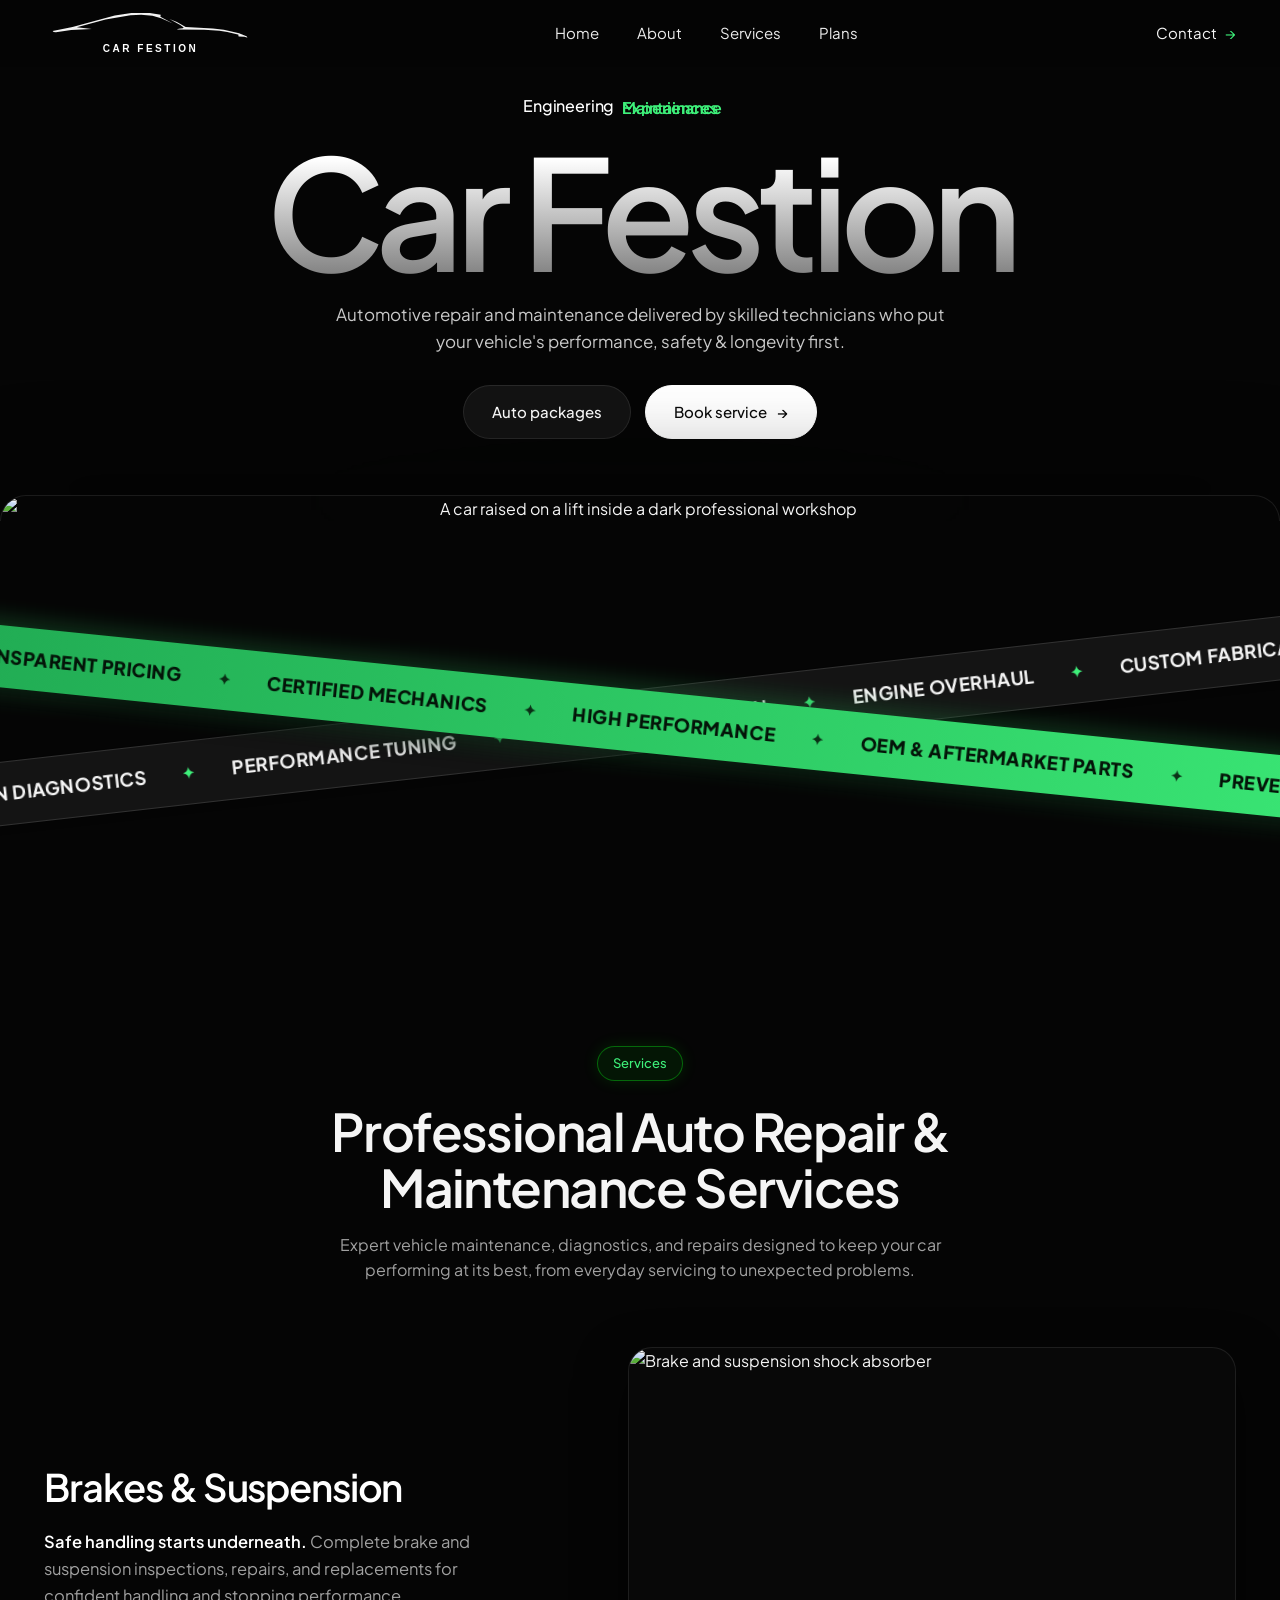
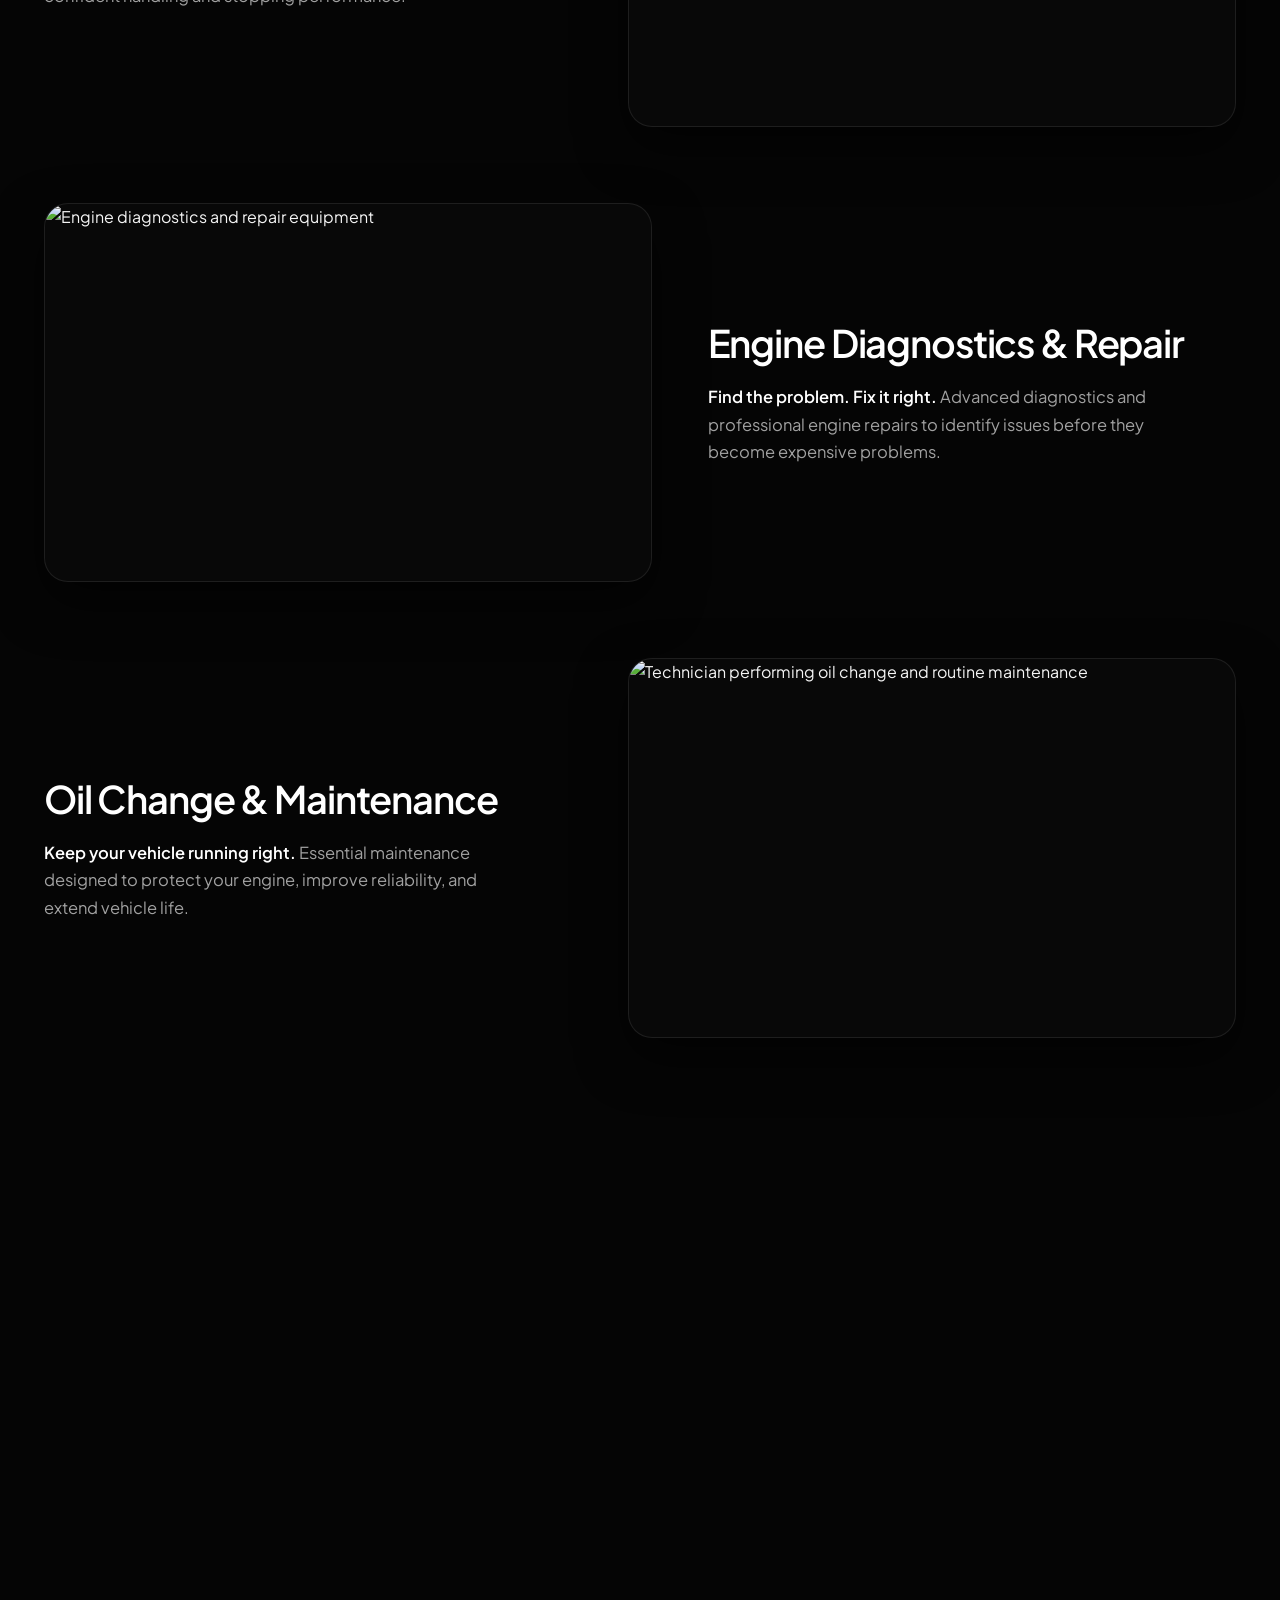
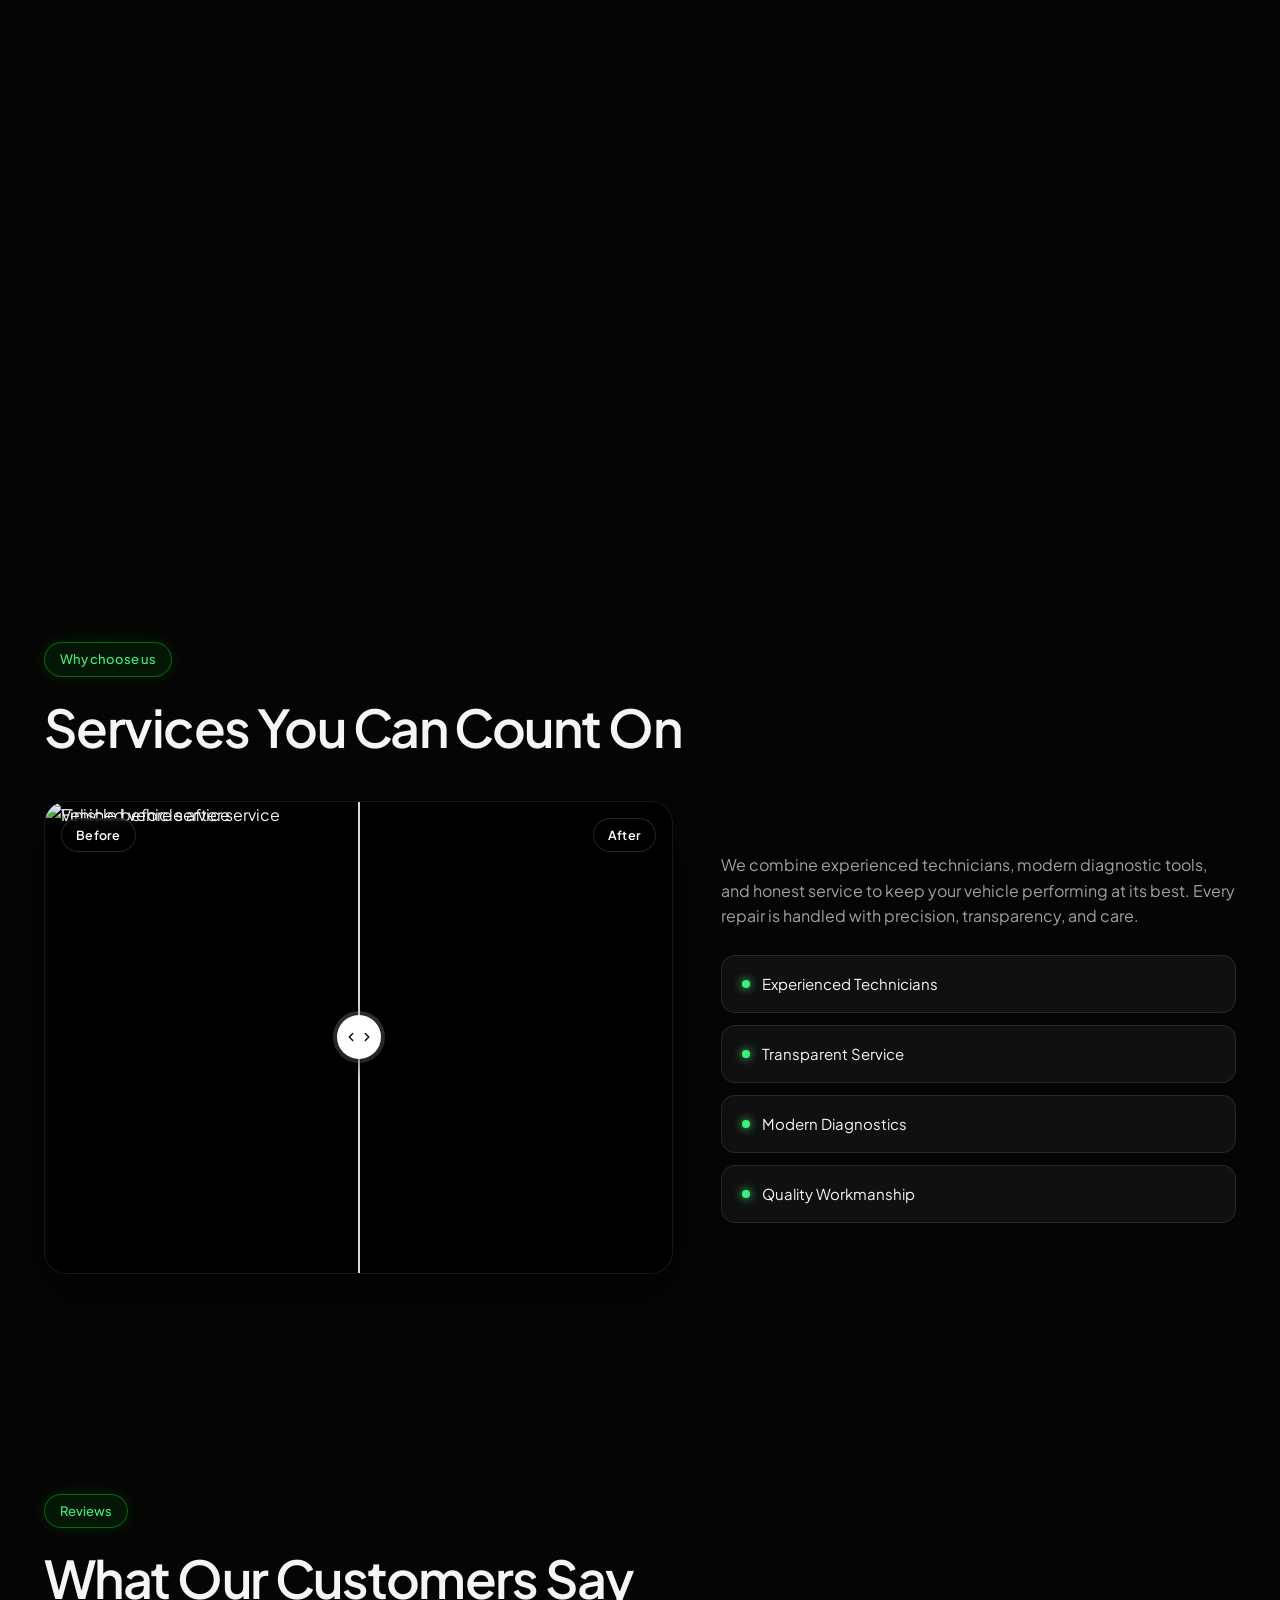
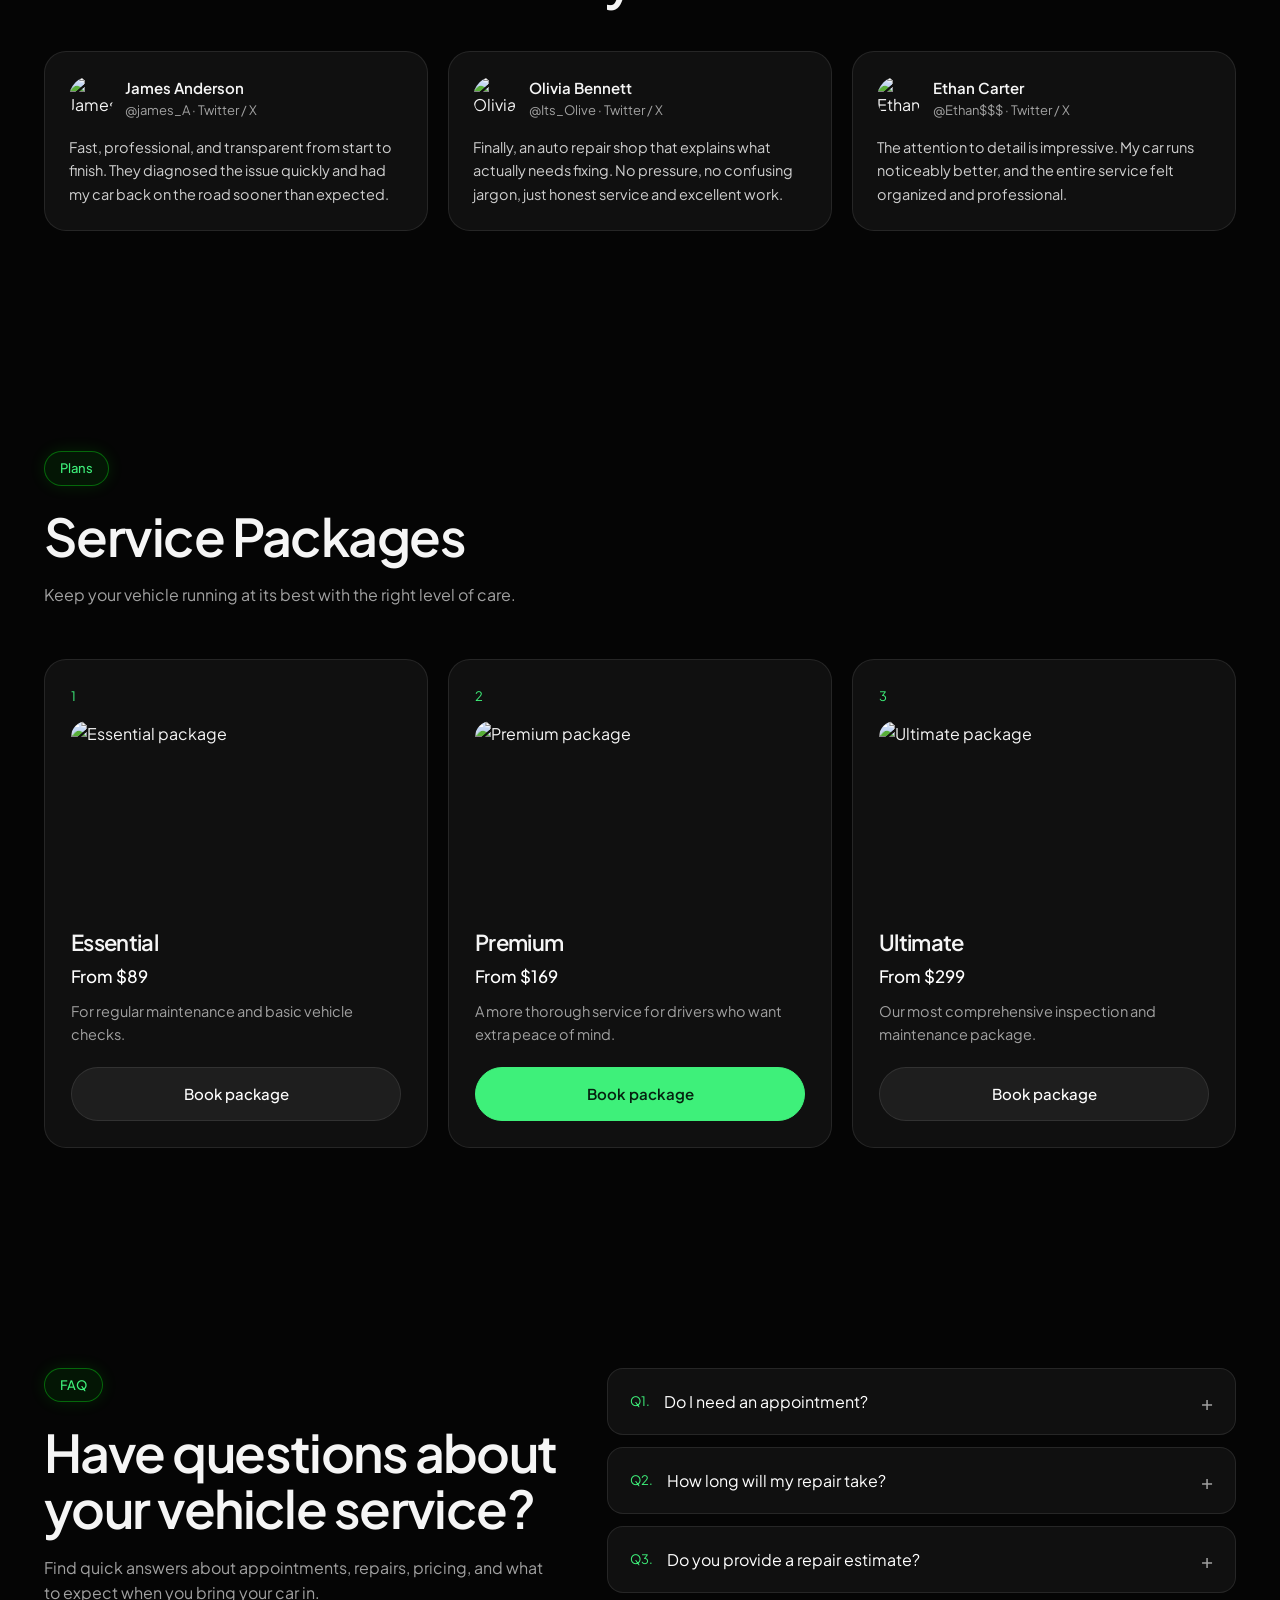
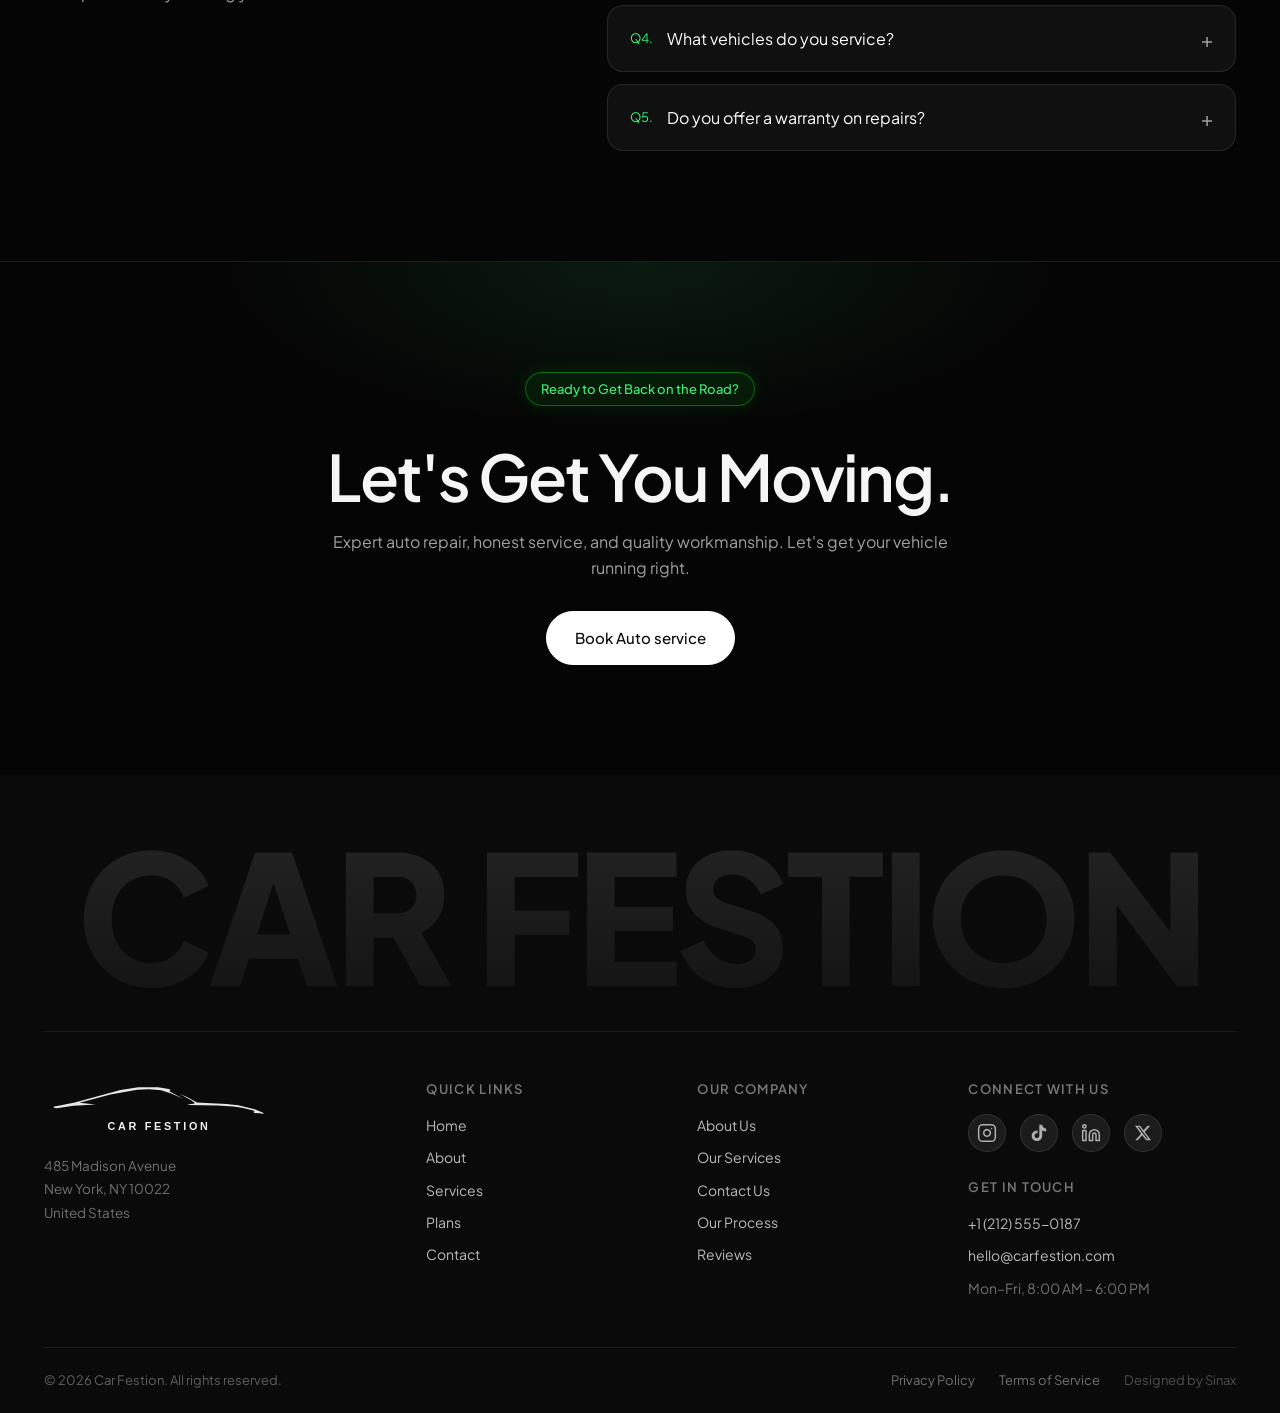
==== index.html @ be153c82 "first commit" ====
<!doctype html>
<html lang="en">
  <head>
    <meta charset="utf-8" />
    <meta name="viewport" content="width=device-width, initial-scale=1" />
    <title>Car Festion — Expert Auto Repair &amp; Maintenance</title>
    <meta
      name="description"
      content="Automotive repair and maintenance delivered by skilled technicians who put your vehicle's performance, safety and longevity first."
    />
    <meta property="og:title" content="Car Festion — Expert Auto Repair &amp; Maintenance" />
    <meta
      property="og:description"
      content="Expert vehicle maintenance, diagnostics and repairs, from everyday servicing to unexpected problems."
    />
    <meta property="og:type" content="website" />
    <meta name="twitter:card" content="summary_large_image" />
    <link rel="icon" href="/favicon.ico" />
    <link rel="preconnect" href="https://fonts.googleapis.com" />
    <link rel="preconnect" href="https://fonts.gstatic.com" crossorigin />
    <link
      href="https://fonts.googleapis.com/css2?family=Plus+Jakarta+Sans:wght@400;500;600;700&display=swap"
      rel="stylesheet"
    />
    <link rel="stylesheet" href="/assets/styles.css" />
  </head>
  <body>
    <header class="nav">
      <div class="container nav-inner">
        <a class="brand" href="/">
          <img
            src="/assets/logo.svg"
            alt="Car Festion logo"
          />
        </a>
        <nav class="nav-links">
          <a href="/">Home</a>
          <a href="/about.html">About</a>
          <a href="/services.html">Services</a>
          <a href="/#plans">Plans</a>
        </nav>
        <a class="nav-cta" href="/contact.html">Contact <span class="arrow">&rarr;</span></a>
        <button class="nav-toggle" aria-label="Open menu" aria-expanded="false">&#9776;</button>
      </div>
      <div class="mobile-menu">
        <a href="/">Home</a>
        <a href="/about.html">About</a>
        <a href="/services.html">Services</a>
        <a href="/#plans">Plans</a>
        <a href="/contact.html">Contact</a>
      </div>
    </header>

    <main>
      <!-- Hero -->
      <section class="hero" id="hero">
        <div class="container">
          <p class="eyebrow hero-eyebrow">
            Engineering
            <span class="word-rotator" id="heroRotator" aria-live="polite">
              <span class="rotator-item active">Experiences</span>
              <span class="rotator-item">Transparency</span>
              <span class="rotator-item">Maintainance</span>
            </span>
          </p>
          <h1 class="hero-title" id="heroTitle">Car Festion</h1>
          <p class="lead hero-lead">
            Automotive repair and maintenance delivered by skilled technicians who put your vehicle's
            performance, safety &amp; longevity first.
          </p>
          <div class="hero-actions">
            <a class="btn" href="/contact.html">Auto packages</a>
            <a class="btn btn-solid" href="/contact.html">Book service <span class="arrow">&rarr;</span></a>
          </div>
        </div>
        <div class="hero-media-wrapper">
          <div class="hero-ambient-glow" aria-hidden="true"></div>
          <div class="hero-media" id="heroMedia">
            <img
              src="https://framerusercontent.com/images/cp8wzbWs5HqNHY3iHnBnAb8kUos.png?width=1536&height=873"
              alt="A car raised on a lift inside a dark professional workshop"
              class="hero-img"
            />
          </div>
        </div>
      </section>

      <!-- Crossed Ribbons Marquee -->
      <section class="crossed-ribbons-section" aria-hidden="true">
        <div class="crossed-ribbons-container">
          <!-- Ribbon 1: Dark Charcoal (Angled Down-Right) -->
          <div class="ribbon-banner ribbon-dark">
            <div class="ribbon-track ribbon-scroll-left">
              <div class="ribbon-group">
                <span class="ribbon-item">Engineering <span class="ribbon-sep">&#10022;</span></span>
                <span class="ribbon-item">Precision Diagnostics <span class="ribbon-sep">&#10022;</span></span>
                <span class="ribbon-item">Performance Tuning <span class="ribbon-sep">&#10022;</span></span>
                <span class="ribbon-item">Brakes &amp; Suspension <span class="ribbon-sep">&#10022;</span></span>
                <span class="ribbon-item">Engine Overhaul <span class="ribbon-sep">&#10022;</span></span>
                <span class="ribbon-item">Custom Fabrication <span class="ribbon-sep">&#10022;</span></span>
                <span class="ribbon-item">Track Day Prep <span class="ribbon-sep">&#10022;</span></span>
                <span class="ribbon-item">Electrical Systems <span class="ribbon-sep">&#10022;</span></span>
              </div>
              <div class="ribbon-group">
                <span class="ribbon-item">Engineering <span class="ribbon-sep">&#10022;</span></span>
                <span class="ribbon-item">Precision Diagnostics <span class="ribbon-sep">&#10022;</span></span>
                <span class="ribbon-item">Performance Tuning <span class="ribbon-sep">&#10022;</span></span>
                <span class="ribbon-item">Brakes &amp; Suspension <span class="ribbon-sep">&#10022;</span></span>
                <span class="ribbon-item">Engine Overhaul <span class="ribbon-sep">&#10022;</span></span>
                <span class="ribbon-item">Custom Fabrication <span class="ribbon-sep">&#10022;</span></span>
                <span class="ribbon-item">Track Day Prep <span class="ribbon-sep">&#10022;</span></span>
                <span class="ribbon-item">Electrical Systems <span class="ribbon-sep">&#10022;</span></span>
              </div>
            </div>
          </div>

          <!-- Ribbon 2: Vibrant Accent Green (Angled Up-Right, Overlapping) -->
          <div class="ribbon-banner ribbon-green">
            <div class="ribbon-track ribbon-scroll-right">
              <div class="ribbon-group">
                <span class="ribbon-item">Fast Turnaround <span class="ribbon-sep">&#10022;</span></span>
                <span class="ribbon-item">Transparent Pricing <span class="ribbon-sep">&#10022;</span></span>
                <span class="ribbon-item">Certified Mechanics <span class="ribbon-sep">&#10022;</span></span>
                <span class="ribbon-item">High Performance <span class="ribbon-sep">&#10022;</span></span>
                <span class="ribbon-item">OEM &amp; Aftermarket Parts <span class="ribbon-sep">&#10022;</span></span>
                <span class="ribbon-item">Preventative Care <span class="ribbon-sep">&#10022;</span></span>
                <span class="ribbon-item">ECU Remapping <span class="ribbon-sep">&#10022;</span></span>
                <span class="ribbon-item">Quality Guaranteed <span class="ribbon-sep">&#10022;</span></span>
              </div>
              <div class="ribbon-group">
                <span class="ribbon-item">Fast Turnaround <span class="ribbon-sep">&#10022;</span></span>
                <span class="ribbon-item">Transparent Pricing <span class="ribbon-sep">&#10022;</span></span>
                <span class="ribbon-item">Certified Mechanics <span class="ribbon-sep">&#10022;</span></span>
                <span class="ribbon-item">High Performance <span class="ribbon-sep">&#10022;</span></span>
                <span class="ribbon-item">OEM &amp; Aftermarket Parts <span class="ribbon-sep">&#10022;</span></span>
                <span class="ribbon-item">Preventative Care <span class="ribbon-sep">&#10022;</span></span>
                <span class="ribbon-item">ECU Remapping <span class="ribbon-sep">&#10022;</span></span>
                <span class="ribbon-item">Quality Guaranteed <span class="ribbon-sep">&#10022;</span></span>
              </div>
            </div>
          </div>
        </div>
      </section>

      <!-- Services -->
      <section class="section" id="services">
        <div class="container">
          <div class="services-header reveal">
            <span class="tag">Services</span>
            <h2 class="section-title">Professional Auto Repair &amp; Maintenance Services</h2>
            <p class="section-sub">
              Expert vehicle maintenance, diagnostics, and repairs designed to keep your car performing
              at its best, from everyday servicing to unexpected problems.
            </p>
          </div>

          <div class="services-list">
            <!-- Row 1: Brakes & Suspension (Text Left, Image Right) -->
            <article class="service-row reveal">
              <div class="service-text">
                <h3>Brakes &amp; Suspension</h3>
                <p>
                  <strong>Safe handling starts underneath.</strong> Complete brake and suspension
                  inspections, repairs, and replacements for confident handling and stopping
                  performance.
                </p>
              </div>
              <div class="service-media">
                <img
                  src="https://framerusercontent.com/images/B5bYdHdPguWR49bOhpUUOisaUkY.jpg?width=736&height=736"
                  alt="Brake and suspension shock absorber"
                  loading="lazy"
                />
              </div>
            </article>

            <!-- Row 2: Engine Diagnostics & Repair (Image Left, Text Right) -->
            <article class="service-row reverse reveal">
              <div class="service-media">
                <img
                  src="https://framerusercontent.com/images/ISs30roO0Rhr1dRdWK3FW2Lebw.png?width=1041&height=1511"
                  alt="Engine diagnostics and repair equipment"
                  loading="lazy"
                />
              </div>
              <div class="service-text">
                <h3>Engine Diagnostics &amp; Repair</h3>
                <p>
                  <strong>Find the problem. Fix it right.</strong> Advanced diagnostics and professional
                  engine repairs to identify issues before they become expensive problems.
                </p>
              </div>
            </article>

            <!-- Row 3: Oil Change & Maintenance (Text Left, Image Right) -->
            <article class="service-row reveal">
              <div class="service-text">
                <h3>Oil Change &amp; Maintenance</h3>
                <p>
                  <strong>Keep your vehicle running right.</strong> Essential maintenance designed to
                  protect your engine, improve reliability, and extend vehicle life.
                </p>
              </div>
              <div class="service-media">
                <img
                  src="https://framerusercontent.com/images/6tsdcPax24HayceHxPwhsliZEIM.jpg?width=1195&height=896"
                  alt="Technician performing oil change and routine maintenance"
                  loading="lazy"
                />
              </div>
            </article>
          </div>

          <div class="reveal" style="text-align: center; margin-top: 56px;">
            <a class="btn btn-solid" href="/services.html">
              Explore Full Service Catalog &amp; Technical Specs <span class="arrow">&rarr;</span>
            </a>
          </div>
        </div>
      </section>

      <!-- Process -->
      <section class="section" id="process">
        <div class="container">
          <div class="reveal">
            <span class="tag">Process</span>
            <h2 class="section-title">Auto Repair Made Simple</h2>
            <p class="section-sub">
              From your first booking to the final inspection, we keep the repair process clear,
              efficient, and hassle-free.
            </p>
          </div>

          <div class="process-grid">
            <!-- Step 01 -->
            <div class="step-card reveal" tabindex="0" aria-label="Step 01: Book Your Service">
              <div class="step-card-inner">
                <!-- Front Face (Original Clean Design) -->
                <div class="step-card-front">
                  <div class="step-num">01</div>
                  <img
                    src="https://framerusercontent.com/images/nD9gS6U363VPFgasWSsCNbWDE.png?width=736&height=920"
                    alt="Booking a service appointment"
                  />
                  <h3>Book Your Service</h3>
                  <p>Tell us what's wrong with your vehicle and choose a convenient appointment time.</p>
                </div>
                <!-- Back Face -->
                <div class="step-card-back">
                  <div class="step-card-back-header">
                    <span class="step-badge-accent">01 / SCHEDULING</span>
                    <span class="step-time-tag">&#9201; 2 Min</span>
                  </div>
                  <div class="step-card-back-body">
                    <h4>Direct Appointment</h4>
                    <p class="step-back-desc">Quick digital intake with immediate slot reservation and specialist allocation.</p>
                    <ul class="step-back-list">
                      <li><span class="bullet">&#10003;</span> Online diagnostic pre-check</li>
                      <li><span class="bullet">&#10003;</span> Choose date &amp; loaner car option</li>
                      <li><span class="bullet">&#10003;</span> Instant SMS confirmation</li>
                    </ul>
                  </div>
                  <a href="/contact.html" class="step-back-btn">Book Online &rarr;</a>
                </div>
              </div>
            </div>

            <!-- Step 02 -->
            <div class="step-card reveal" tabindex="0" aria-label="Step 02: Vehicle Inspection">
              <div class="step-card-inner">
                <!-- Front Face (Original Clean Design) -->
                <div class="step-card-front">
                  <div class="step-num">02</div>
                  <img
                    src="https://framerusercontent.com/images/xMFIOs5dFkTx0jP6kGXVYiponw.png?width=736&height=736"
                    alt="Technician inspecting a vehicle"
                  />
                  <h3>Vehicle Inspection</h3>
                  <p>Our technicians inspect your vehicle and diagnose the issue using professional equipment.</p>
                </div>
                <!-- Back Face -->
                <div class="step-card-back">
                  <div class="step-card-back-header">
                    <span class="step-badge-accent">02 / DIAGNOSIS</span>
                    <span class="step-time-tag">&#9201; 30-45 Min</span>
                  </div>
                  <div class="step-card-back-body">
                    <h4>Comprehensive Scan</h4>
                    <p class="step-back-desc">Full computer diagnostic &amp; physical safety inspection by ASE master technicians.</p>
                    <ul class="step-back-list">
                      <li><span class="bullet">&#10003;</span> 50+ Point health assessment</li>
                      <li><span class="bullet">&#10003;</span> Live ECU sensor telemetry check</li>
                      <li><span class="bullet">&#10003;</span> HD digital inspection report</li>
                    </ul>
                  </div>
                  <a href="/services.html" class="step-back-btn">View Diagnostics &rarr;</a>
                </div>
              </div>
            </div>

            <!-- Step 03 -->
            <div class="step-card reveal" tabindex="0" aria-label="Step 03: Repair & Service">
              <div class="step-card-inner">
                <!-- Front Face (Original Clean Design) -->
                <div class="step-card-front">
                  <div class="step-num">03</div>
                  <img
                    src="https://framerusercontent.com/images/Ko0r5da8NoJ7yrxN1JpgWD71rU.png?width=736&height=736"
                    alt="Repair work in progress"
                  />
                  <h3>Repair &amp; Service</h3>
                  <p>We explain the recommended work, get your approval, then get your vehicle back in shape.</p>
                </div>
                <!-- Back Face -->
                <div class="step-card-back">
                  <div class="step-card-back-header">
                    <span class="step-badge-accent">03 / EXECUTION</span>
                    <span class="step-time-tag">&#9201; Same Day</span>
                  </div>
                  <div class="step-card-back-body">
                    <h4>Precision Repair</h4>
                    <p class="step-back-desc">Transparent repairs with upfront fixed quotes and certified performance parts.</p>
                    <ul class="step-back-list">
                      <li><span class="bullet">&#10003;</span> Guaranteed genuine OEM parts</li>
                      <li><span class="bullet">&#10003;</span> Zero hidden charges or surcharges</li>
                      <li><span class="bullet">&#10003;</span> Real-time progress updates</li>
                    </ul>
                  </div>
                  <a href="/services.html" class="step-back-btn">Service Packages &rarr;</a>
                </div>
              </div>
            </div>

            <!-- Step 04 -->
            <div class="step-card reveal" tabindex="0" aria-label="Step 04: Final Check & Pickup">
              <div class="step-card-inner">
                <!-- Front Face (Original Clean Design) -->
                <div class="step-card-front">
                  <div class="step-num">04</div>
                  <img
                    src="https://framerusercontent.com/images/djNjxxCjuTT6pIdagIuf4UPg.png?width=572&height=578"
                    alt="Final quality check before pickup"
                  />
                  <h3>Final Check &amp; Pickup</h3>
                  <p>We perform a final quality check before handing your vehicle back, ready for the road.</p>
                </div>
                <!-- Back Face -->
                <div class="step-card-back">
                  <div class="step-card-back-header">
                    <span class="step-badge-accent">04 / HANDOVER</span>
                    <span class="step-time-tag">&#9201; Verified</span>
                  </div>
                  <div class="step-card-back-body">
                    <h4>Road Ready Release</h4>
                    <p class="step-back-desc">Rigorous multi-point road test and full vehicle clean before return.</p>
                    <ul class="step-back-list">
                      <li><span class="bullet">&#10003;</span> Dynamic road testing check</li>
                      <li><span class="bullet">&#10003;</span> Complimentary vehicle clean</li>
                      <li><span class="bullet">&#10003;</span> 12-Month / 12,000-Mile warranty</li>
                    </ul>
                  </div>
                  <a href="/contact.html" class="step-back-btn">Get Started &rarr;</a>
                </div>
              </div>
            </div>
          </div>
        </div>
      </section>

      <!-- Why choose us -->
      <section class="section" id="why">
        <div class="container">
          <div class="reveal">
            <span class="tag">Why choose us</span>
            <h2 class="section-title">Services You Can Count On</h2>
          </div>

          <div class="why-grid">
            <!-- Interactive Before & After Comparison Slider -->
            <div class="ba-slider-container reveal" id="beforeAfterSlider">
              <div class="ba-slider-wrapper">
                <!-- After Image (Base) -->
                <img
                  class="ba-img ba-after-img"
                  src="https://framerusercontent.com/images/aNpMeTc8ta6lHtO7PkfHOk9nIqc.jpg?width=736&height=1308"
                  alt="Finished vehicle after service"
                  draggable="false"
                />
                <!-- Before Image (Overlay with dynamic clip-path) -->
                <div class="ba-before-overlay">
                  <img
                    class="ba-img ba-before-img"
                    src="https://framerusercontent.com/images/1ubOq3tt9EImnjth8u7K7ykxha4.jpg?width=736&height=1103"
                    alt="Vehicle before service"
                    draggable="false"
                  />
                </div>
                <!-- Interactive Divider Line & Drag Handle Knob -->
                <div class="ba-divider">
                  <div class="ba-handle" aria-label="Drag or move to compare before and after">
                    <svg width="14" height="14" viewBox="0 0 24 24" fill="none" stroke="currentColor" stroke-width="2.5" stroke-linecap="round" stroke-linejoin="round">
                      <polyline points="15 18 9 12 15 6"></polyline>
                    </svg>
                    <svg width="14" height="14" viewBox="0 0 24 24" fill="none" stroke="currentColor" stroke-width="2.5" stroke-linecap="round" stroke-linejoin="round">
                      <polyline points="9 18 15 12 9 6"></polyline>
                    </svg>
                  </div>
                </div>
                <!-- Badges -->
                <span class="ba-badge ba-badge-before">Before</span>
                <span class="ba-badge ba-badge-after">After</span>
              </div>
            </div>

            <div class="why-content reveal">
              <p class="section-sub" style="margin-top: 0; max-width: 100%">
                We combine experienced technicians, modern diagnostic tools, and honest service to keep
                your vehicle performing at its best. Every repair is handled with precision,
                transparency, and care.
              </p>
              <ul class="feature-list">
                <li><span class="feature-dot"></span>Experienced Technicians</li>
                <li><span class="feature-dot"></span>Transparent Service</li>
                <li><span class="feature-dot"></span>Modern Diagnostics</li>
                <li><span class="feature-dot"></span>Quality Workmanship</li>
              </ul>
            </div>
          </div>
        </div>
      </section>

      <!-- Reviews -->
      <section class="section" id="reviews">
        <div class="container">
          <div class="reviews-header reveal" style="margin-bottom: 44px;">
            <span class="tag">Reviews</span>
            <h2 class="section-title">What Our Customers Say</h2>
          </div>

          <div class="reviews-grid">
            <article class="review reveal">
              <div class="review-top">
                <img
                  src="https://framerusercontent.com/images/BjtE3LgpvNJGGciRsfdPMiRypw.jpg?width=736&height=1104"
                  alt="James Anderson"
                />
                <div>
                  <div class="review-name">James Anderson</div>
                  <div class="review-handle">@james_A · Twitter / X</div>
                </div>
              </div>
              <p>
                Fast, professional, and transparent from start to finish. They diagnosed the issue
                quickly and had my car back on the road sooner than expected.
              </p>
            </article>
            <article class="review reveal">
              <div class="review-top">
                <img
                  src="https://framerusercontent.com/images/xwrDsNG6e5r80ErtD03krpVg3Nw.jpg?width=736&height=1104"
                  alt="Olivia Bennett"
                />
                <div>
                  <div class="review-name">Olivia Bennett</div>
                  <div class="review-handle">@Its_Olive · Twitter / X</div>
                </div>
              </div>
              <p>
                Finally, an auto repair shop that explains what actually needs fixing. No pressure, no
                confusing jargon, just honest service and excellent work.
              </p>
            </article>
            <article class="review reveal">
              <div class="review-top">
                <img
                  src="https://framerusercontent.com/images/4gUvmpgtKZVwbnijRsoANw8hPRA.jpg?width=736&height=1104"
                  alt="Ethan Carter"
                />
                <div>
                  <div class="review-name">Ethan Carter</div>
                  <div class="review-handle">@Ethan$$$ · Twitter / X</div>
                </div>
              </div>
              <p>
                The attention to detail is impressive. My car runs noticeably better, and the entire
                service felt organized and professional.
              </p>
            </article>
          </div>
        </div>
      </section>

      <!-- Plans -->
      <section class="section" id="plans">
        <div class="container">
          <div class="reveal">
            <span class="tag">Plans</span>
            <h2 class="section-title">Service Packages</h2>
            <p class="section-sub">Keep your vehicle running at its best with the right level of care.</p>
          </div>

          <div class="plans-grid">
            <article class="plan reveal">
              <div class="plan-index">1</div>
              <img
                src="https://framerusercontent.com/images/JUGRTmSckvOAXQvrKlCCKsAycM.png?width=736&height=736"
                alt="Essential package"
              />
              <h3>Essential</h3>
              <div class="price">From $89</div>
              <p>For regular maintenance and basic vehicle checks.</p>
              <a class="btn" href="/contact.html">Book package</a>
            </article>
            <article class="plan reveal">
              <div class="plan-index">2</div>
              <img
                src="https://framerusercontent.com/images/Ko0r5da8NoJ7yrxN1JpgWD71rU.png?width=736&height=736"
                alt="Premium package"
              />
              <h3>Premium</h3>
              <div class="price">From $169</div>
              <p>A more thorough service for drivers who want extra peace of mind.</p>
              <a class="btn btn-accent" href="/contact.html">Book package</a>
            </article>
            <article class="plan reveal">
              <div class="plan-index">3</div>
              <img
                src="https://framerusercontent.com/images/fsKesM6xKqwDTxqeCHeNS6vFzi4.png?width=736&height=490"
                alt="Ultimate package"
              />
              <h3>Ultimate</h3>
              <div class="price">From $299</div>
              <p>Our most comprehensive inspection and maintenance package.</p>
              <a class="btn" href="/contact.html">Book package</a>
            </article>
          </div>
        </div>
      </section>

      <!-- FAQ -->
      <section class="section" id="faq">
        <div class="container faq-wrap">
          <div class="reveal">
            <span class="tag">FAQ</span>
            <h2 class="section-title">Have questions about your vehicle service?</h2>
            <p class="section-sub">
              Find quick answers about appointments, repairs, pricing, and what to expect when you
              bring your car in.
            </p>
          </div>
          <div class="faq-list reveal">
            <div class="faq-item">
              <button class="faq-q">
                <span class="q-index">Q1.</span> Do I need an appointment?
                <span class="sign">+</span>
              </button>
              <div class="faq-a">
                <p>
                  Appointments are recommended, but we'll do our best to accommodate walk-ins when
                  availability allows.
                </p>
              </div>
            </div>
            <div class="faq-item">
              <button class="faq-q">
                <span class="q-index">Q2.</span> How long will my repair take?
                <span class="sign">+</span>
              </button>
              <div class="faq-a">
                <p>
                  Service time depends on the vehicle and repair required. We'll give you an estimated
                  completion time after inspection.
                </p>
              </div>
            </div>
            <div class="faq-item">
              <button class="faq-q">
                <span class="q-index">Q3.</span> Do you provide a repair estimate?
                <span class="sign">+</span>
              </button>
              <div class="faq-a">
                <p>
                  Yes. We'll inspect your vehicle, explain the issue, and provide an estimate before
                  carrying out additional repairs.
                </p>
              </div>
            </div>
            <div class="faq-item">
              <button class="faq-q">
                <span class="q-index">Q4.</span> What vehicles do you service?
                <span class="sign">+</span>
              </button>
              <div class="faq-a">
                <p>
                  We service most makes and models, from everyday vehicles to premium and performance
                  cars.
                </p>
              </div>
            </div>
            <div class="faq-item">
              <button class="faq-q">
                <span class="q-index">Q5.</span> Do you offer a warranty on repairs?
                <span class="sign">+</span>
              </button>
              <div class="faq-a">
                <p>
                  Warranty coverage depends on the service and parts used. We'll explain the applicable
                  coverage before work begins.
                </p>
              </div>
            </div>
          </div>
        </div>
      </section>

      <!-- CTA -->
      <section class="cta">
        <div class="container reveal">
          <span class="tag">Ready to Get Back on the Road?</span>
          <h2>Let's Get You Moving.</h2>
          <p class="section-sub" style="margin: 18px auto 0">
            Expert auto repair, honest service, and quality workmanship. Let's get your vehicle running
            right.
          </p>
          <div class="hero-actions">
            <a class="btn btn-solid" href="/contact.html">Book Auto service</a>
          </div>
        </div>
      </section>
    </main>

    <footer class="footer">
      <!-- Giant faint watermark brand text -->
      <div class="footer-watermark" aria-hidden="true">Car Festion</div>

      <div class="container">
        <!-- Main footer grid: logo col + 3 nav col groups -->
        <div class="footer-main">

          <!-- Column 1: Brand logo + address -->
          <div class="footer-brand-col">
            <a href="/" class="footer-brand-link">
              <img
                class="footer-logo"
                src="/assets/logo.svg"
                alt="Car Festion"
              />
            </a>
            <address class="footer-address">
              485 Madison Avenue<br />
              New York, NY 10022<br />
              United States
            </address>
          </div>

          <!-- Column 2: Quick Links -->
          <div class="footer-nav-col">
            <h4>Quick Links</h4>
            <ul>
              <li><a href="/">Home</a></li>
              <li><a href="/about.html">About</a></li>
              <li><a href="/services.html">Services</a></li>
              <li><a href="/#plans">Plans</a></li>
              <li><a href="/contact.html">Contact</a></li>
            </ul>
          </div>

          <!-- Column 3: Company -->
          <div class="footer-nav-col">
            <h4>Our Company</h4>
            <ul>
              <li><a href="/about.html">About Us</a></li>
              <li><a href="/services.html">Our Services</a></li>
              <li><a href="/contact.html">Contact Us</a></li>
              <li><a href="/#process">Our Process</a></li>
              <li><a href="/#reviews">Reviews</a></li>
            </ul>
          </div>

          <!-- Column 4: Connect + Contact -->
          <div class="footer-nav-col footer-connect-col">
            <h4>Connect with Us</h4>
            <div class="footer-socials">
              <a href="https://www.instagram.com/" target="_blank" rel="noopener" aria-label="Instagram">
                <svg width="20" height="20" viewBox="0 0 24 24" fill="none" stroke="currentColor" stroke-width="1.8" stroke-linecap="round" stroke-linejoin="round">
                  <rect x="2" y="2" width="20" height="20" rx="5" ry="5"/><path d="M16 11.37A4 4 0 1 1 12.63 8 4 4 0 0 1 16 11.37z"/>
                  <line x1="17.5" y1="6.5" x2="17.51" y2="6.5"/>
                </svg>
              </a>
              <a href="https://www.tiktok.com/" target="_blank" rel="noopener" aria-label="TikTok">
                <svg width="20" height="20" viewBox="0 0 24 24" fill="currentColor">
                  <path d="M19.59 6.69a4.83 4.83 0 01-3.77-4.25V2h-3.45v13.67a2.89 2.89 0 01-2.88 2.5 2.89 2.89 0 01-2.89-2.89 2.89 2.89 0 012.89-2.89c.28 0 .54.04.79.1V9.01a6.32 6.32 0 00-.79-.05 6.34 6.34 0 00-6.34 6.34 6.34 6.34 0 006.34 6.34 6.34 6.34 0 006.33-6.34V8.69a8.18 8.18 0 004.78 1.52V6.74a4.85 4.85 0 01-1.01-.05z"/>
                </svg>
              </a>
              <a href="http://linkedin.com/" target="_blank" rel="noopener" aria-label="LinkedIn">
                <svg width="20" height="20" viewBox="0 0 24 24" fill="none" stroke="currentColor" stroke-width="1.8" stroke-linecap="round" stroke-linejoin="round">
                  <path d="M16 8a6 6 0 016 6v7h-4v-7a2 2 0 00-2-2 2 2 0 00-2 2v7h-4v-7a6 6 0 016-6z"/><rect x="2" y="9" width="4" height="12"/><circle cx="4" cy="4" r="2"/>
                </svg>
              </a>
              <a href="https://x.com/" target="_blank" rel="noopener" aria-label="X (Twitter)">
                <svg width="18" height="18" viewBox="0 0 24 24" fill="currentColor">
                  <path d="M18.244 2.25h3.308l-7.227 8.26 8.502 11.24H16.17l-5.214-6.817L4.99 21.75H1.68l7.73-8.835L1.254 2.25H8.08l4.713 6.231zm-1.161 17.52h1.833L7.084 4.126H5.117z"/>
                </svg>
              </a>
            </div>

            <h4 style="margin-top: 28px;">Get in Touch</h4>
            <ul>
              <li><a href="tel:+12125550187">+1 (212) 555-0187</a></li>
              <li><a href="mailto:hello@carfestion.com">hello@carfestion.com</a></li>
              <li>Mon–Fri, 8:00 AM – 6:00 PM</li>
            </ul>
          </div>

        </div>

        <!-- Bottom bar: copyright left + links right -->
        <div class="footer-bottom">
          <span>&copy; 2026 Car Festion. All rights reserved.</span>
          <div class="footer-bottom-links">
            <a href="#">Privacy Policy</a>
            <a href="#">Terms of Service</a>
            <span>Designed by Sinax</span>
          </div>
        </div>
      </div>
    </footer>

    <script src="/assets/main.js"></script>
  </body>
</html>
---- assets/styles.css ----
/* Car Festion — stylesheet */

:root {
  --bg: #050505;
  --bg-soft: #0c0c0c;
  --card: #101010;
  --card-2: #151515;
  --line: rgba(255, 255, 255, 0.09);
  --text: #f5f5f5;
  --muted: #a1a1a1;
  --accent: #3ef07a;
  --radius: 22px;
  --maxw: 1240px;
}

* {
  box-sizing: border-box;
}

html {
  scroll-behavior: smooth;
  -webkit-text-size-adjust: 100%;
}

body {
  margin: 0;
  background: var(--bg);
  color: var(--text);
  font-family: "Plus Jakarta Sans", -apple-system, BlinkMacSystemFont, "Segoe UI", sans-serif;
  font-size: 16px;
  line-height: 1.6;
  -webkit-font-smoothing: antialiased;
  overflow-x: hidden;
}

img {
  max-width: 100%;
  display: block;
}

a {
  color: inherit;
  text-decoration: none;
}

h1,
h2,
h3,
h4 {
  margin: 0;
  font-weight: 600;
  letter-spacing: -0.03em;
  line-height: 1.08;
}

p {
  margin: 0;
}

ul {
  margin: 0;
  padding: 0;
  list-style: none;
}

.container {
  width: 100%;
  max-width: var(--maxw);
  margin: 0 auto;
  padding: 0 24px;
}

.section {
  padding: 110px 0;
}

.muted {
  color: var(--muted);
}

.accent {
  color: var(--accent);
}

.center {
  text-align: center;
}

/* ---------- Buttons ---------- */
.btn {
  display: inline-flex;
  align-items: center;
  gap: 10px;
  padding: 14px 28px;
  border-radius: 999px;
  font-size: 15px;
  font-weight: 500;
  border: 1px solid var(--line);
  background: rgba(255, 255, 255, 0.06);
  color: #fff;
  cursor: pointer;
  transition:
    background 0.25s ease,
    transform 0.25s ease,
    border-color 0.25s ease;
}

.btn:hover {
  background: rgba(255, 255, 255, 0.14);
  transform: translateY(-2px);
}

.btn-solid {
  background: #fff;
  color: #0a0a0a;
  border-color: #fff;
}

.btn-solid:hover {
  background: #e6e6e6;
}

.btn-accent {
  background: var(--accent);
  border-color: var(--accent);
  color: #05210f;
  font-weight: 600;
}

.btn-accent:hover {
  background: #2fd96a;
}

/* ---------- Nav ---------- */
.nav {
  position: sticky;
  top: 0;
  z-index: 60;
  backdrop-filter: blur(14px);
  background: rgba(5, 5, 5, 0.72);
  border-bottom: 1px solid transparent;
  transition: border-color 0.3s ease;
}

.nav.scrolled {
  border-color: var(--line);
}

.nav-inner {
  display: flex;
  align-items: center;
  justify-content: space-between;
  gap: 24px;
  height: 66px;
}

.brand {
  display: inline-flex;
  align-items: center;
}

.brand img {
  height: 50px;
  width: auto;
  display: block;
  transition: transform 0.25s ease, opacity 0.25s ease;
}

.brand:hover img {
  transform: scale(1.04);
  opacity: 0.95;
}

.nav-links {
  display: flex;
  align-items: center;
  gap: 38px;
  font-size: 15px;
}

.nav-links a {
  color: #ededed;
  transition: color 0.2s ease;
}

.nav-links a:hover {
  color: var(--accent);
}

.nav-cta {
  display: inline-flex;
  align-items: center;
  gap: 8px;
  font-size: 15px;
}

.nav-cta .arrow {
  color: var(--accent);
}

.nav-toggle {
  display: none;
  background: none;
  border: 0;
  color: #fff;
  font-size: 24px;
  cursor: pointer;
  padding: 4px 8px;
}

.mobile-menu {
  display: none;
  flex-direction: column;
  gap: 6px;
  padding: 12px 24px 26px;
  border-bottom: 1px solid var(--line);
  background: rgba(5, 5, 5, 0.98);
}

.mobile-menu.open {
  display: flex;
}

.mobile-menu a {
  padding: 12px 0;
  border-bottom: 1px solid var(--line);
  font-size: 17px;
}

/* ---------- Hero ---------- */
.hero {
  position: relative;
  padding: 26px 0 0;
  text-align: center;
  overflow: hidden;
}

.hero-eyebrow {
  display: inline-flex;
  align-items: center;
  justify-content: center;
  gap: 8px;
  font-size: 16px;
  font-weight: 500;
  letter-spacing: -0.01em;
  color: #fff;
  opacity: 0;
  transform: translateY(18px);
  animation: heroFadeIn 0.8s cubic-bezier(0.16, 1, 0.3, 1) forwards 0.1s;
}

.word-rotator {
  display: inline-grid;
  vertical-align: middle;
  height: 1.3em;
  overflow: hidden;
  position: relative;
  min-width: 135px;
  text-align: left;
}

.rotator-item {
  grid-area: 1 / 1;
  color: var(--accent);
  font-weight: 600;
  opacity: 0;
  transform: translateY(100%) rotateX(-60deg);
  transition: opacity 0.5s cubic-bezier(0.16, 1, 0.3, 1), transform 0.5s cubic-bezier(0.16, 1, 0.3, 1);
  transform-origin: center bottom;
  white-space: nowrap;
  pointer-events: none;
}

.rotator-item.active {
  opacity: 1;
  transform: translateY(0) rotateX(0deg);
  pointer-events: auto;
}

.rotator-item.exit {
  opacity: 0;
  transform: translateY(-100%) rotateX(60deg);
  transform-origin: center top;
}

.hero-title {
  font-size: clamp(56px, 12vw, 168px);
  line-height: 0.95;
  letter-spacing: -0.055em;
  margin: 18px 0 4px;
  background: linear-gradient(180deg, #ffffff 15%, #7a7a7a 100%);
  -webkit-background-clip: text;
  background-clip: text;
  color: transparent;
  opacity: 0;
  transform: translateY(45px);
  animation: heroFadeIn 1.1s cubic-bezier(0.16, 1, 0.3, 1) forwards 0.25s;
  will-change: transform, opacity;
}

.hero-lead {
  max-width: 620px;
  margin: 18px auto 0;
  color: #c9c9c9;
  font-size: 17px;
  line-height: 1.6;
  opacity: 0;
  transform: translateY(24px);
  animation: heroFadeIn 1s cubic-bezier(0.16, 1, 0.3, 1) forwards 0.45s;
}

.hero-actions {
  display: flex;
  gap: 14px;
  justify-content: center;
  margin-top: 30px;
  flex-wrap: wrap;
  opacity: 0;
  transform: translateY(20px);
  animation: heroFadeIn 1s cubic-bezier(0.16, 1, 0.3, 1) forwards 0.6s;
}

.hero-media-wrapper {
  position: relative;
  margin-top: 56px;
  width: 100%;
}

.hero-ambient-glow {
  position: absolute;
  top: -20%;
  left: 50%;
  transform: translateX(-50%);
  width: 80%;
  height: 60%;
  background: radial-gradient(ellipse at center, rgba(8, 255, 20, 0.08) 0%, rgba(255, 255, 255, 0.03) 40%, transparent 70%);
  pointer-events: none;
  filter: blur(40px);
  z-index: 0;
}

.hero-media {
  position: relative;
  border-radius: 26px 26px 0 0;
  overflow: hidden;
  border-top: 1px solid var(--line);
  border-left: 1px solid var(--line);
  border-right: 1px solid var(--line);
  box-shadow: 0 -20px 80px rgba(0, 0, 0, 0.8);
  opacity: 0;
  transform: translateY(35px) scale(0.98);
  animation: heroMediaFadeIn 1.2s cubic-bezier(0.16, 1, 0.3, 1) forwards 0.75s;
  transition: transform 0.3s ease-out;
  z-index: 1;
}

.hero-media img {
  width: 100%;
  display: block;
  object-fit: cover;
}

@keyframes heroFadeIn {
  to {
    opacity: 1;
    transform: translateY(0);
  }
}

@keyframes heroMediaFadeIn {
  to {
    opacity: 1;
    transform: translateY(0) scale(1);
  }
}

/* ---------- Crossed Ribbons Marquee ---------- */
.crossed-ribbons-section {
  position: relative;
  overflow: hidden;
  padding: 110px 0;
  margin: 15px 0 30px;
  background: transparent;
  width: 100%;
}

.crossed-ribbons-container {
  position: relative;
  width: 100%;
  height: 150px;
  display: flex;
  align-items: center;
  justify-content: center;
}

.ribbon-banner {
  position: absolute;
  top: 50%;
  left: 50%;
  width: 150vw;
  display: flex;
  align-items: center;
  overflow: hidden;
  padding: 16px 0;
  user-select: none;
  pointer-events: none;
  transform-origin: center center;
}

/* Dark ribbon (angled down-right with pronounced -6.5deg angle) */
.ribbon-banner.ribbon-dark {
  transform: translate(-50%, -50%) rotate(-6.5deg);
  background: #141414;
  border-top: 1px solid rgba(255, 255, 255, 0.12);
  border-bottom: 1px solid rgba(255, 255, 255, 0.12);
  box-shadow: 0 4px 20px rgba(0, 0, 0, 0.65);
  z-index: 1;
}

/* Accent Green ribbon (angled up-right with pronounced +5.8deg angle, overlapping) */
.ribbon-banner.ribbon-green {
  transform: translate(-50%, -50%) rotate(5.8deg);
  background: linear-gradient(90deg, #1ca04d, #3ef07a, #1ca04d);
  background-size: 200% 100%;
  box-shadow: 0 10px 36px rgba(0, 0, 0, 0.6), 0 0 28px rgba(62, 240, 122, 0.35);
  z-index: 2;
}

/* Infinite loop tracks */
.ribbon-track {
  display: flex;
  width: max-content;
  will-change: transform;
}

.ribbon-scroll-left {
  animation: ribbonScrollLeft 32s linear infinite;
}

.ribbon-scroll-right {
  animation: ribbonScrollRight 34s linear infinite;
}

@keyframes ribbonScrollLeft {
  0% {
    transform: translateX(0);
  }
  100% {
    transform: translateX(-50%);
  }
}

@keyframes ribbonScrollRight {
  0% {
    transform: translateX(-50%);
  }
  100% {
    transform: translateX(0);
  }
}

.ribbon-group {
  display: flex;
  align-items: center;
  flex-shrink: 0;
  gap: 36px;
  padding-right: 36px;
}

.ribbon-item {
  font-size: clamp(16px, 1.45vw, 21px);
  font-weight: 700;
  letter-spacing: 0.03em;
  text-transform: uppercase;
  display: inline-flex;
  align-items: center;
  gap: 36px;
  white-space: nowrap;
}

.ribbon-dark .ribbon-item {
  color: #f5f5f5;
}

.ribbon-green .ribbon-item {
  color: #031408;
  font-weight: 800;
}

.ribbon-sep {
  display: inline-flex;
  align-items: center;
  justify-content: center;
  font-size: 15px;
  line-height: 1;
}

.ribbon-dark .ribbon-sep {
  color: var(--accent);
}

.ribbon-green .ribbon-sep {
  color: #031408;
  opacity: 0.85;
}

/* Responsive adjustments */
@media (max-width: 991px) {
  .crossed-ribbons-section {
    padding: 70px 0;
  }
  .crossed-ribbons-container {
    height: 105px;
  }
  .ribbon-banner {
    width: 150vw;
    padding: 13px 0;
  }
  .ribbon-group {
    gap: 28px;
    padding-right: 28px;
  }
  .ribbon-item {
    gap: 28px;
  }
}

@media (max-width: 600px) {
  .crossed-ribbons-section {
    padding: 60px 0;
  }
  .crossed-ribbons-container {
    height: 90px;
  }
  .ribbon-banner {
    width: 170vw;
    padding: 11px 0;
  }
  .ribbon-banner.ribbon-dark {
    transform: translate(-50%, -50%) rotate(-6deg);
  }
  .ribbon-banner.ribbon-green {
    transform: translate(-50%, -50%) rotate(5.4deg);
  }
  .ribbon-group {
    gap: 22px;
    padding-right: 22px;
  }
  .ribbon-item {
    font-size: 14px;
    gap: 22px;
  }
  .ribbon-sep {
    font-size: 12px;
  }
}

/* ---------- Section headings ---------- */
.tag {
  display: inline-block;
  padding: 6px 15px;
  border: 1px solid rgba(8, 255, 20, 0.35);
  border-radius: 999px;
  font-size: 13px;
  font-weight: 500;
  color: var(--accent);
  background: rgba(8, 255, 20, 0.07);
  box-shadow: 0 0 16px rgba(8, 255, 20, 0.12);
  margin-bottom: 22px;
}

.section-title {
  font-size: clamp(30px, 4.4vw, 52px);
  max-width: 780px;
}

.section-sub {
  color: var(--muted);
  margin-top: 18px;
  max-width: 620px;
  font-size: 16px;
}

.head-row {
  display: flex;
  justify-content: space-between;
  gap: 40px;
  align-items: flex-end;
  flex-wrap: wrap;
}

/* ---------- Services ---------- */
.services-header {
  text-align: center;
  max-width: 820px;
  margin: 0 auto 64px;
  display: flex;
  flex-direction: column;
  align-items: center;
}

.services-header .section-title {
  margin: 0 auto;
  text-align: center;
}

.services-header .section-sub {
  margin: 16px auto 0;
  max-width: 620px;
  text-align: center;
}

.services-list {
  display: flex;
  flex-direction: column;
  gap: 76px;
}

.service-row {
  display: grid;
  grid-template-columns: 1fr 1.15fr;
  gap: 56px;
  align-items: center;
}

.service-row.reverse {
  grid-template-columns: 1.15fr 1fr;
}

.service-text {
  display: flex;
  flex-direction: column;
  justify-content: center;
}

.service-text h3 {
  font-size: clamp(28px, 3.4vw, 38px);
  font-weight: 600;
  letter-spacing: -0.03em;
  line-height: 1.2;
  margin-bottom: 18px;
  color: #ffffff;
}

.service-text p {
  font-size: 16.5px;
  line-height: 1.65;
  color: var(--muted);
  max-width: 480px;
}

.service-text p strong {
  color: #ffffff;
  font-weight: 600;
}

.service-media {
  border-radius: 24px;
  overflow: hidden;
  border: 1px solid var(--line);
  background: #080808;
  box-shadow: 0 20px 50px rgba(0, 0, 0, 0.6);
  aspect-ratio: 16 / 10;
  position: relative;
  transition:
    transform 0.5s cubic-bezier(0.16, 1, 0.3, 1),
    border-color 0.4s ease,
    box-shadow 0.5s cubic-bezier(0.16, 1, 0.3, 1);
}

.service-media:hover {
  transform: translateY(-6px) scale(1.02);
  border-color: rgba(8, 255, 20, 0.35);
  box-shadow: 0 25px 70px rgba(0, 0, 0, 0.8), 0 0 30px rgba(8, 255, 20, 0.12);
}

.service-media img {
  width: 100%;
  height: 100%;
  object-fit: cover;
  display: block;
  transition: transform 0.7s cubic-bezier(0.16, 1, 0.3, 1);
}

.service-media:hover img {
  transform: scale(1.04);
}

/* ---------- Dedicated Services Page Styles ---------- */
.service-specs {
  display: flex;
  flex-wrap: wrap;
  gap: 10px;
  margin: 18px 0 22px;
}

.spec-badge {
  display: inline-flex;
  align-items: center;
  gap: 6px;
  padding: 6px 12px;
  background: rgba(255, 255, 255, 0.05);
  border: 1px solid rgba(255, 255, 255, 0.1);
  border-radius: 8px;
  font-size: 13px;
  color: #e0e0e0;
  font-weight: 500;
}

.spec-badge svg {
  color: var(--accent);
}

.service-categories-grid {
  display: grid;
  grid-template-columns: repeat(3, 1fr);
  gap: 20px;
  margin-top: 40px;
}

.service-cat-card {
  background: var(--card);
  border: 1px solid var(--line);
  border-radius: 20px;
  padding: 30px 26px;
  display: flex;
  flex-direction: column;
  transition: transform 0.35s ease, border-color 0.35s ease, box-shadow 0.35s ease;
}

.service-cat-card:hover {
  transform: translateY(-6px);
  border-color: rgba(8, 255, 20, 0.35);
  box-shadow: 0 16px 40px rgba(0, 0, 0, 0.6);
}

.cat-icon-wrap {
  width: 48px;
  height: 48px;
  border-radius: 12px;
  background: rgba(8, 255, 20, 0.1);
  border: 1px solid rgba(8, 255, 20, 0.25);
  color: var(--accent);
  display: flex;
  align-items: center;
  justify-content: center;
  margin-bottom: 20px;
}

.service-cat-card h3 {
  font-size: 21px;
  margin-bottom: 10px;
}

.service-cat-card p {
  color: var(--muted);
  font-size: 14.5px;
  line-height: 1.6;
  margin-bottom: 16px;
  flex: 1;
}

.cat-link {
  display: inline-flex;
  align-items: center;
  gap: 6px;
  font-size: 14px;
  font-weight: 600;
  color: #fff;
  transition: color 0.2s ease, gap 0.2s ease;
}

.cat-link:hover {
  color: var(--accent);
  gap: 10px;
}

/* Service Turnaround Table */
.service-table-wrap {
  overflow-x: auto;
  border-radius: 18px;
  border: 1px solid var(--line);
  background: var(--card);
  margin-top: 36px;
  box-shadow: 0 20px 50px rgba(0, 0, 0, 0.4);
}

.service-table {
  width: 100%;
  border-collapse: collapse;
  text-align: left;
  min-width: 680px;
}

.service-table th {
  padding: 18px 24px;
  background: rgba(255, 255, 255, 0.03);
  border-bottom: 1px solid var(--line);
  font-size: 13px;
  text-transform: uppercase;
  letter-spacing: 0.08em;
  color: var(--muted);
  font-weight: 600;
}

.service-table td {
  padding: 20px 24px;
  border-bottom: 1px solid rgba(255, 255, 255, 0.06);
  font-size: 15px;
  color: #ededed;
}

.service-table tr:last-child td {
  border-bottom: none;
}

.service-table tr:hover td {
  background: rgba(255, 255, 255, 0.02);
}

.table-tag {
  display: inline-block;
  padding: 4px 10px;
  border-radius: 6px;
  background: rgba(8, 255, 20, 0.1);
  color: var(--accent);
  font-size: 12.5px;
  font-weight: 600;
}

/* Brand Grid */
.brands-row {
  display: flex;
  flex-wrap: wrap;
  justify-content: center;
  gap: 14px;
  margin-top: 28px;
}

.brand-chip {
  padding: 10px 20px;
  border-radius: 12px;
  background: var(--card);
  border: 1px solid var(--line);
  font-size: 14px;
  font-weight: 500;
  color: #d8d8d8;
  display: inline-flex;
  align-items: center;
  gap: 8px;
  transition: border-color 0.25s ease, color 0.25s ease;
}

.brand-chip:hover {
  border-color: var(--accent);
  color: #fff;
}

/* ---------- Process (Interactive 3D Flip Cards) ---------- */
.process-grid {
  display: grid;
  grid-template-columns: repeat(4, 1fr);
  gap: 20px;
  margin-top: 52px;
}

.step-card {
  perspective: 1200px;
  -webkit-perspective: 1200px;
  height: 420px;
  cursor: pointer;
  outline: none;
}

.step-card-inner {
  position: relative;
  width: 100%;
  height: 100%;
  border-radius: var(--radius);
  transform-style: preserve-3d;
  -webkit-transform-style: preserve-3d;
  transition: transform 0.8s cubic-bezier(0.34, 1.45, 0.64, 1), box-shadow 0.4s ease;
}

/* Hover, focus, and touch-activated 3D card flip */
.step-card:hover .step-card-inner,
.step-card:focus-within .step-card-inner,
.step-card.is-flipped .step-card-inner {
  transform: rotateY(180deg);
  box-shadow: 0 16px 36px rgba(0, 0, 0, 0.65), 0 0 18px rgba(62, 240, 122, 0.08);
}

.step-card-front,
.step-card-back {
  position: absolute;
  inset: 0;
  width: 100%;
  height: 100%;
  border-radius: var(--radius);
  padding: 22px;
  box-sizing: border-box;
  backface-visibility: hidden;
  -webkit-backface-visibility: hidden;
  display: flex;
  flex-direction: column;
}

/* FRONT FACE (Original Clean Design) */
.step-card-front {
  background: var(--card);
  border: 1px solid var(--line);
  z-index: 2;
  transform: rotateY(0deg);
}

.step-card-front .step-num {
  font-size: 13px;
  color: var(--accent);
  letter-spacing: 0.08em;
}

.step-card-front img {
  width: 100%;
  height: 200px;
  object-fit: cover;
  border-radius: 16px;
  margin: 16px 0 20px;
  display: block;
}

.step-card-front h3 {
  font-size: 19px;
  font-weight: 600;
  color: #fff;
}

.step-card-front p {
  color: var(--muted);
  font-size: 14px;
  margin-top: 10px;
  line-height: 1.6;
}

/* BACK FACE (Balanced Sophisticated Glow) */
.step-card-back {
  background: linear-gradient(160deg, #151615 0%, #101210 50%, #0b0c0b 100%);
  border: 1px solid rgba(62, 240, 122, 0.22);
  box-shadow: inset 0 1px 0 rgba(255, 255, 255, 0.06), 0 12px 30px rgba(0, 0, 0, 0.5);
  transform: rotateY(180deg);
  z-index: 1;
  justify-content: space-between;
}

.step-card-back-header {
  display: flex;
  justify-content: space-between;
  align-items: center;
  border-bottom: 1px solid rgba(255, 255, 255, 0.08);
  padding-bottom: 12px;
}

.step-badge-accent {
  font-size: 11px;
  font-weight: 700;
  color: var(--accent);
  letter-spacing: 0.06em;
}

.step-time-tag {
  font-size: 11px;
  font-weight: 600;
  color: #cfd8d2;
  background: rgba(255, 255, 255, 0.05);
  border: 1px solid rgba(255, 255, 255, 0.1);
  padding: 3px 9px;
  border-radius: 999px;
}

.step-card-back-body h4 {
  font-size: 17px;
  font-weight: 700;
  color: #fff;
  margin: 12px 0 6px;
}

.step-back-desc {
  font-size: 12.5px;
  color: #b5c2b9;
  line-height: 1.45;
  margin-bottom: 12px;
}

.step-back-list {
  list-style: none;
  padding: 0;
  margin: 0;
  display: flex;
  flex-direction: column;
  gap: 8px;
}

.step-back-list li {
  font-size: 12.5px;
  color: #e5ece7;
  display: flex;
  align-items: center;
  gap: 8px;
  font-weight: 500;
}

.step-back-list .bullet {
  display: inline-flex;
  align-items: center;
  justify-content: center;
  width: 17px;
  height: 17px;
  border-radius: 50%;
  background: rgba(62, 240, 122, 0.12);
  border: 1px solid rgba(62, 240, 122, 0.25);
  color: var(--accent);
  font-size: 10px;
  font-weight: 700;
  flex-shrink: 0;
}

.step-back-btn {
  margin-top: 12px;
  padding: 11px 16px;
  background: rgba(62, 240, 122, 0.12);
  border: 1px solid rgba(62, 240, 122, 0.35);
  color: #f5f5f5;
  font-weight: 600;
  font-size: 13px;
  border-radius: 12px;
  text-align: center;
  display: inline-flex;
  align-items: center;
  justify-content: center;
  gap: 6px;
  transition: all 0.25s ease;
}

.step-back-btn:hover {
  background: var(--accent);
  color: #050505;
  border-color: var(--accent);
  box-shadow: 0 4px 16px rgba(62, 240, 122, 0.35);
  transform: translateY(-2px);
}

/* ---------- Why choose us ---------- */
.why-grid {
  display: grid;
  grid-template-columns: 1.1fr 0.9fr;
  gap: 48px;
  align-items: center;
  margin-top: 46px;
}

/* ---------- Before / After Interactive Slider ---------- */
.ba-slider-container {
  width: 100%;
  border-radius: 22px;
  overflow: hidden;
  border: 1px solid var(--line);
  background: #000;
  box-shadow: 0 20px 50px rgba(0, 0, 0, 0.6);
  position: relative;
  touch-action: pan-y;
  cursor: ew-resize;
  user-select: none;
  -webkit-user-select: none;
}

.ba-slider-wrapper {
  position: relative;
  width: 100%;
  aspect-ratio: 4 / 3;
  min-height: 380px;
  overflow: hidden;
}

.ba-img {
  position: absolute;
  top: 0;
  left: 0;
  width: 100%;
  height: 100%;
  object-fit: cover;
  display: block;
  pointer-events: none;
}

.ba-before-overlay {
  position: absolute;
  top: 0;
  left: 0;
  width: 100%;
  height: 100%;
  overflow: hidden;
  clip-path: inset(0 calc(100% - var(--slider-pos, 50%)) 0 0);
  will-change: clip-path;
  pointer-events: none;
}

.ba-divider {
  position: absolute;
  top: 0;
  bottom: 0;
  left: var(--slider-pos, 50%);
  width: 2px;
  background: rgba(255, 255, 255, 0.85);
  transform: translateX(-50%);
  z-index: 4;
  pointer-events: none;
  box-shadow: 0 0 10px rgba(0, 0, 0, 0.5);
}

.ba-handle {
  position: absolute;
  top: 50%;
  left: 50%;
  transform: translate(-50%, -50%);
  width: 44px;
  height: 44px;
  border-radius: 50%;
  background: #ffffff;
  color: #0d0d0d;
  display: flex;
  align-items: center;
  justify-content: center;
  gap: 2px;
  box-shadow: 0 6px 24px rgba(0, 0, 0, 0.6), 0 0 0 4px rgba(255, 255, 255, 0.2);
  cursor: ew-resize;
  pointer-events: auto;
  transition: transform 0.15s ease, box-shadow 0.15s ease;
}

.ba-slider-container:hover .ba-handle,
.ba-slider-container.is-dragging .ba-handle {
  transform: translate(-50%, -50%) scale(1.08);
  box-shadow: 0 8px 30px rgba(0, 0, 0, 0.8), 0 0 0 6px rgba(8, 255, 20, 0.35);
}

.ba-badge {
  position: absolute;
  padding: 6px 14px;
  border-radius: 999px;
  background: rgba(0, 0, 0, 0.65);
  backdrop-filter: blur(8px);
  -webkit-backdrop-filter: blur(8px);
  border: 1px solid rgba(255, 255, 255, 0.14);
  font-size: 12.5px;
  font-weight: 600;
  color: #ffffff;
  letter-spacing: 0.02em;
  z-index: 5;
  pointer-events: none;
}

.ba-badge-before {
  top: 16px;
  left: 16px;
}

.ba-badge-after {
  top: 16px;
  right: 16px;
}

.feature-list {
  display: grid;
  gap: 12px;
  margin-top: 26px;
}

.feature-list li {
  display: flex;
  align-items: center;
  gap: 12px;
  padding: 16px 20px;
  border: 1px solid var(--line);
  border-radius: 14px;
  background: var(--card);
  font-size: 15px;
  transition: border-color 0.25s ease, transform 0.25s ease;
}

.feature-list li:hover {
  border-color: rgba(8, 255, 20, 0.3);
  transform: translateX(4px);
}

.feature-dot {
  width: 8px;
  height: 8px;
  border-radius: 50%;
  background: var(--accent);
  box-shadow: 0 0 8px var(--accent);
  display: inline-block;
  flex: none;
}

/* ---------- Reviews ---------- */
.reviews-grid {
  display: grid;
  grid-template-columns: repeat(3, 1fr);
  gap: 20px;
}

.review {
  background: var(--card);
  border: 1px solid var(--line);
  border-radius: var(--radius);
  padding: 24px;
}

.review-top {
  display: flex;
  align-items: center;
  gap: 12px;
}

.review-top img {
  width: 44px;
  height: 44px;
  border-radius: 50%;
  object-fit: cover;
}

.review-name {
  font-weight: 600;
  font-size: 15px;
}

.review-handle {
  font-size: 13px;
  color: var(--muted);
}

.review p {
  margin-top: 16px;
  color: #cfcfcf;
  font-size: 14.5px;
}

/* ---------- Plans ---------- */
.plans-grid {
  display: grid;
  grid-template-columns: repeat(3, 1fr);
  gap: 20px;
  margin-top: 52px;
}

.plan {
  background: var(--card);
  border: 1px solid var(--line);
  border-radius: var(--radius);
  padding: 26px;
  transition:
    transform 0.3s ease,
    border-color 0.3s ease;
}

.plan:hover {
  transform: translateY(-6px);
  border-color: rgba(62, 240, 122, 0.35);
}

.plan img {
  width: 100%;
  height: 190px;
  object-fit: cover;
  border-radius: 16px;
}

.plan-index {
  font-size: 13px;
  color: var(--accent);
  margin-bottom: 14px;
}

.plan h3 {
  font-size: 22px;
  margin-top: 20px;
}

.plan .price {
  font-size: 17px;
  color: #fff;
  margin-top: 8px;
  font-weight: 500;
}

.plan p {
  color: var(--muted);
  font-size: 14.5px;
  margin-top: 10px;
}

.plan .btn {
  margin-top: 20px;
  width: 100%;
  justify-content: center;
}

/* ---------- FAQ ---------- */
.faq-wrap {
  display: grid;
  grid-template-columns: 0.9fr 1.1fr;
  gap: 48px;
  align-items: start;
}

.faq-list {
  display: grid;
  gap: 12px;
}

.faq-item {
  border: 1px solid var(--line);
  border-radius: 16px;
  background: var(--card);
  overflow: hidden;
}

.faq-q {
  width: 100%;
  display: flex;
  align-items: center;
  gap: 14px;
  padding: 20px 22px;
  background: none;
  border: 0;
  color: #fff;
  font-size: 16px;
  font-family: inherit;
  text-align: left;
  cursor: pointer;
}

.faq-q .q-index {
  color: var(--accent);
  font-size: 13px;
  flex: none;
}

.faq-q .sign {
  margin-left: auto;
  font-size: 20px;
  color: var(--muted);
  transition: transform 0.3s ease;
}

.faq-item.open .faq-q .sign {
  transform: rotate(45deg);
  color: var(--accent);
}

.faq-a {
  max-height: 0;
  overflow: hidden;
  transition: max-height 0.35s ease;
}

.faq-a p {
  padding: 0 22px 22px 58px;
  color: var(--muted);
  font-size: 14.5px;
}

/* ---------- Stats (about) ---------- */
.stats-grid {
  display: grid;
  grid-template-columns: repeat(3, 1fr);
  gap: 20px;
  margin-top: 46px;
}

.stat {
  border: 1px solid var(--line);
  border-radius: var(--radius);
  background: var(--card);
  padding: 30px;
}

.stat span {
  color: var(--muted);
  font-size: 14.5px;
}

.stat strong {
  display: block;
  font-size: 46px;
  font-weight: 600;
  letter-spacing: -0.04em;
  margin-top: 10px;
}

.about-copy {
  font-size: clamp(18px, 2.2vw, 26px);
  line-height: 1.5;
  color: #d5d5d5;
  max-width: 980px;
  letter-spacing: -0.02em;
}

.philosophy {
  display: grid;
  grid-template-columns: 1fr 1fr;
  gap: 44px;
  align-items: center;
}

.philosophy img {
  border-radius: var(--radius);
  border: 1px solid var(--line);
}

/* ---------- Contact ---------- */
.contact-grid {
  display: grid;
  grid-template-columns: 0.85fr 1.15fr;
  gap: 44px;
  align-items: start;
}

.contact-info li {
  padding: 18px 0;
  border-bottom: 1px solid var(--line);
  color: #ddd;
}

.contact-right {
  display: flex;
  flex-direction: column;
  gap: 24px;
}

.map-card {
  background: var(--card);
  border: 1px solid var(--line);
  border-radius: var(--radius);
  overflow: hidden;
  box-shadow: 0 20px 50px rgba(0, 0, 0, 0.5);
  transition: border-color 0.3s ease, box-shadow 0.3s ease;
}

.map-card:hover {
  border-color: rgba(8, 255, 20, 0.35);
  box-shadow: 0 25px 60px rgba(0, 0, 0, 0.7), 0 0 30px rgba(8, 255, 20, 0.1);
}

.map-card-header {
  display: flex;
  justify-content: space-between;
  align-items: center;
  padding: 14px 20px;
  background: rgba(255, 255, 255, 0.02);
  border-bottom: 1px solid var(--line);
  font-size: 13.5px;
}

.map-tag {
  display: flex;
  align-items: center;
  gap: 8px;
  font-weight: 500;
  color: #fff;
}

.pulse-dot {
  width: 8px;
  height: 8px;
  border-radius: 50%;
  background: var(--accent);
  box-shadow: 0 0 8px var(--accent);
  display: inline-block;
  animation: pulseGlow 2s infinite;
}

@keyframes pulseGlow {
  0%, 100% {
    transform: scale(1);
    opacity: 1;
  }
  50% {
    transform: scale(1.3);
    opacity: 0.7;
  }
}

.map-directions-btn {
  display: inline-flex;
  align-items: center;
  gap: 6px;
  font-size: 13px;
  font-weight: 600;
  color: var(--accent);
  transition: gap 0.2s ease, color 0.2s ease;
}

.map-directions-btn:hover {
  color: #fff;
  gap: 10px;
}

.map-frame-wrapper {
  position: relative;
  width: 100%;
  height: 280px;
  background: #111;
  overflow: hidden;
}

.map-frame-wrapper iframe {
  width: 100%;
  height: 100%;
  display: block;
  border: 0;
  filter: invert(90%) hue-rotate(180deg) contrast(95%) brightness(95%) saturate(80%);
  transition: filter 0.4s ease;
}

.map-card:hover .map-frame-wrapper iframe {
  filter: invert(85%) hue-rotate(180deg) contrast(100%) brightness(100%);
}

.form {
  background: var(--card);
  border: 1px solid var(--line);
  border-radius: var(--radius);
  padding: 30px;
  display: grid;
  grid-template-columns: 1fr 1fr;
  gap: 18px;
}

.field {
  display: grid;
  gap: 8px;
}

.field.full {
  grid-column: 1 / -1;
}

.field label {
  font-size: 13px;
  color: var(--muted);
}

.field input,
.field select,
.field textarea {
  background: var(--card-2);
  border: 1px solid var(--line);
  border-radius: 12px;
  padding: 14px 16px;
  color: #fff;
  font-family: inherit;
  font-size: 15px;
  outline: none;
}

.field input:focus,
.field select:focus,
.field textarea:focus {
  border-color: var(--accent);
}

.form-note {
  grid-column: 1 / -1;
  font-size: 13px;
  color: var(--muted);
}

/* ---------- CTA + footer ---------- */
.cta {
  text-align: center;
  padding: 110px 0;
  border-top: 1px solid var(--line);
  background:
    radial-gradient(600px 240px at 50% 0%, rgba(62, 240, 122, 0.09), transparent 70%),
    var(--bg);
}

.cta h2 {
  font-size: clamp(34px, 5.5vw, 64px);
  margin-top: 14px;
}

/* ---- Footer: Watermark + 4-Column layout ---- */
.footer {
  position: relative;
  background: #0a0a0a;
  color: #fff;
  overflow: hidden;
  padding-bottom: 0;
}

/* Giant ghost watermark text — matching reference image */
.footer-watermark {
  display: block;
  width: 100%;
  text-align: center;
  font-size: clamp(72px, 14vw, 200px);
  font-weight: 800;
  letter-spacing: -0.03em;
  line-height: 0.88;
  text-transform: uppercase;
  pointer-events: none;
  user-select: none;
  padding: clamp(30px, 5vw, 60px) 0 clamp(20px, 3vw, 44px);
  background: linear-gradient(180deg, rgba(255,255,255,0.12) 0%, rgba(255,255,255,0.03) 100%);
  -webkit-background-clip: text;
  background-clip: text;
  color: transparent;
  overflow: hidden;
  white-space: nowrap;
}

.footer .container {
  position: relative;
  z-index: 1;
}

/* Main 4-column grid */
.footer-main {
  display: grid;
  grid-template-columns: 1.5fr 1fr 1fr 1.2fr;
  gap: 36px 48px;
  padding: 50px 0 48px;
  border-top: 1px solid rgba(255, 255, 255, 0.08);
}

/* Brand column */
.footer-brand-col {
  display: flex;
  flex-direction: column;
  gap: 18px;
}

.footer-brand-link {
  display: inline-block;
}

.footer-logo {
  height: 54px;
  width: auto;
  display: block;
  opacity: 0.95;
  transition: transform 0.25s ease, opacity 0.25s ease;
}

.footer-logo:hover {
  transform: scale(1.04);
  opacity: 1;
}

.footer-address {
  font-style: normal;
  font-size: 13.5px;
  line-height: 1.75;
  color: rgba(255, 255, 255, 0.42);
}

/* Nav columns */
.footer-nav-col {
  display: flex;
  flex-direction: column;
}

.footer-nav-col h4 {
  font-size: 13px;
  font-weight: 600;
  letter-spacing: 0.1em;
  text-transform: uppercase;
  color: rgba(255, 255, 255, 0.45);
  margin-bottom: 18px;
}

.footer-nav-col ul {
  display: flex;
  flex-direction: column;
  gap: 10px;
}

.footer-nav-col li,
.footer-nav-col li a {
  font-size: 14px;
  color: rgba(255, 255, 255, 0.72);
  transition: color 0.2s ease;
}

.footer-nav-col li a:hover {
  color: var(--accent);
}

.footer-nav-col li:not(:has(a)) {
  color: rgba(255, 255, 255, 0.42);
}

/* Social icon row */
.footer-socials {
  display: flex;
  align-items: center;
  gap: 14px;
  margin-bottom: 0;
}

.footer-socials a {
  display: flex;
  align-items: center;
  justify-content: center;
  width: 38px;
  height: 38px;
  border-radius: 50%;
  background: rgba(255, 255, 255, 0.07);
  border: 1px solid rgba(255, 255, 255, 0.1);
  color: rgba(255, 255, 255, 0.65);
  transition:
    background 0.25s ease,
    color 0.25s ease,
    border-color 0.25s ease,
    transform 0.25s ease;
}

.footer-socials a:hover {
  background: rgba(8, 255, 20, 0.12);
  color: var(--accent);
  border-color: rgba(8, 255, 20, 0.35);
  transform: translateY(-3px);
}

/* Bottom bar */
.footer-bottom {
  display: flex;
  justify-content: space-between;
  align-items: center;
  gap: 16px;
  flex-wrap: wrap;
  padding: 22px 0;
  border-top: 1px solid rgba(255, 255, 255, 0.07);
  font-size: 13px;
  color: rgba(255, 255, 255, 0.35);
}

.footer-bottom-links {
  display: flex;
  align-items: center;
  gap: 24px;
  flex-wrap: wrap;
}

.footer-bottom-links a {
  color: rgba(255, 255, 255, 0.42);
  font-size: 13px;
  transition: color 0.2s ease;
}

.footer-bottom-links a:hover {
  color: rgba(255, 255, 255, 0.85);
}

.footer-bottom-links span {
  color: rgba(255, 255, 255, 0.28);
}

/* ---------- Reveal animation ---------- */
.reveal {
  opacity: 0;
  transform: translateY(26px);
  transition:
    opacity 0.7s ease,
    transform 0.7s ease;
}

.reveal.in {
  opacity: 1;
  transform: none;
}

/* ---------- Responsive ---------- */
@media (max-width: 1024px) {
  .service-row,
  .service-row.reverse {
    grid-template-columns: 1fr;
    gap: 32px;
  }

  .service-row.reverse .service-media {
    order: 2;
  }

  .service-row.reverse .service-text {
    order: 1;
  }

  .service-categories-grid,
  .process-grid,
  .reviews-grid,
  .plans-grid,
  .stats-grid {
    grid-template-columns: repeat(2, 1fr);
  }

  .why-grid,
  .faq-wrap,
  .rating-row,
  .philosophy,
  .contact-grid,
  .footer-main {
    grid-template-columns: 1fr;
  }
}

@media (max-width: 780px) {
  .section {
    padding: 74px 0;
  }

  .nav-inner {
    height: 56px;
  }

  .hero {
    padding: 16px 0 0;
  }

  .nav-links,
  .nav-cta {
    display: none;
  }

  .nav-toggle {
    display: block;
  }

  .services-list {
    gap: 52px;
  }

  .service-categories-grid,
  .process-grid,
  .reviews-grid,
  .plans-grid,
  .stats-grid,
  .form,
  .footer-main {
    grid-template-columns: 1fr;
  }

  .ba-slider-wrapper {
    min-height: 280px;
  }
}
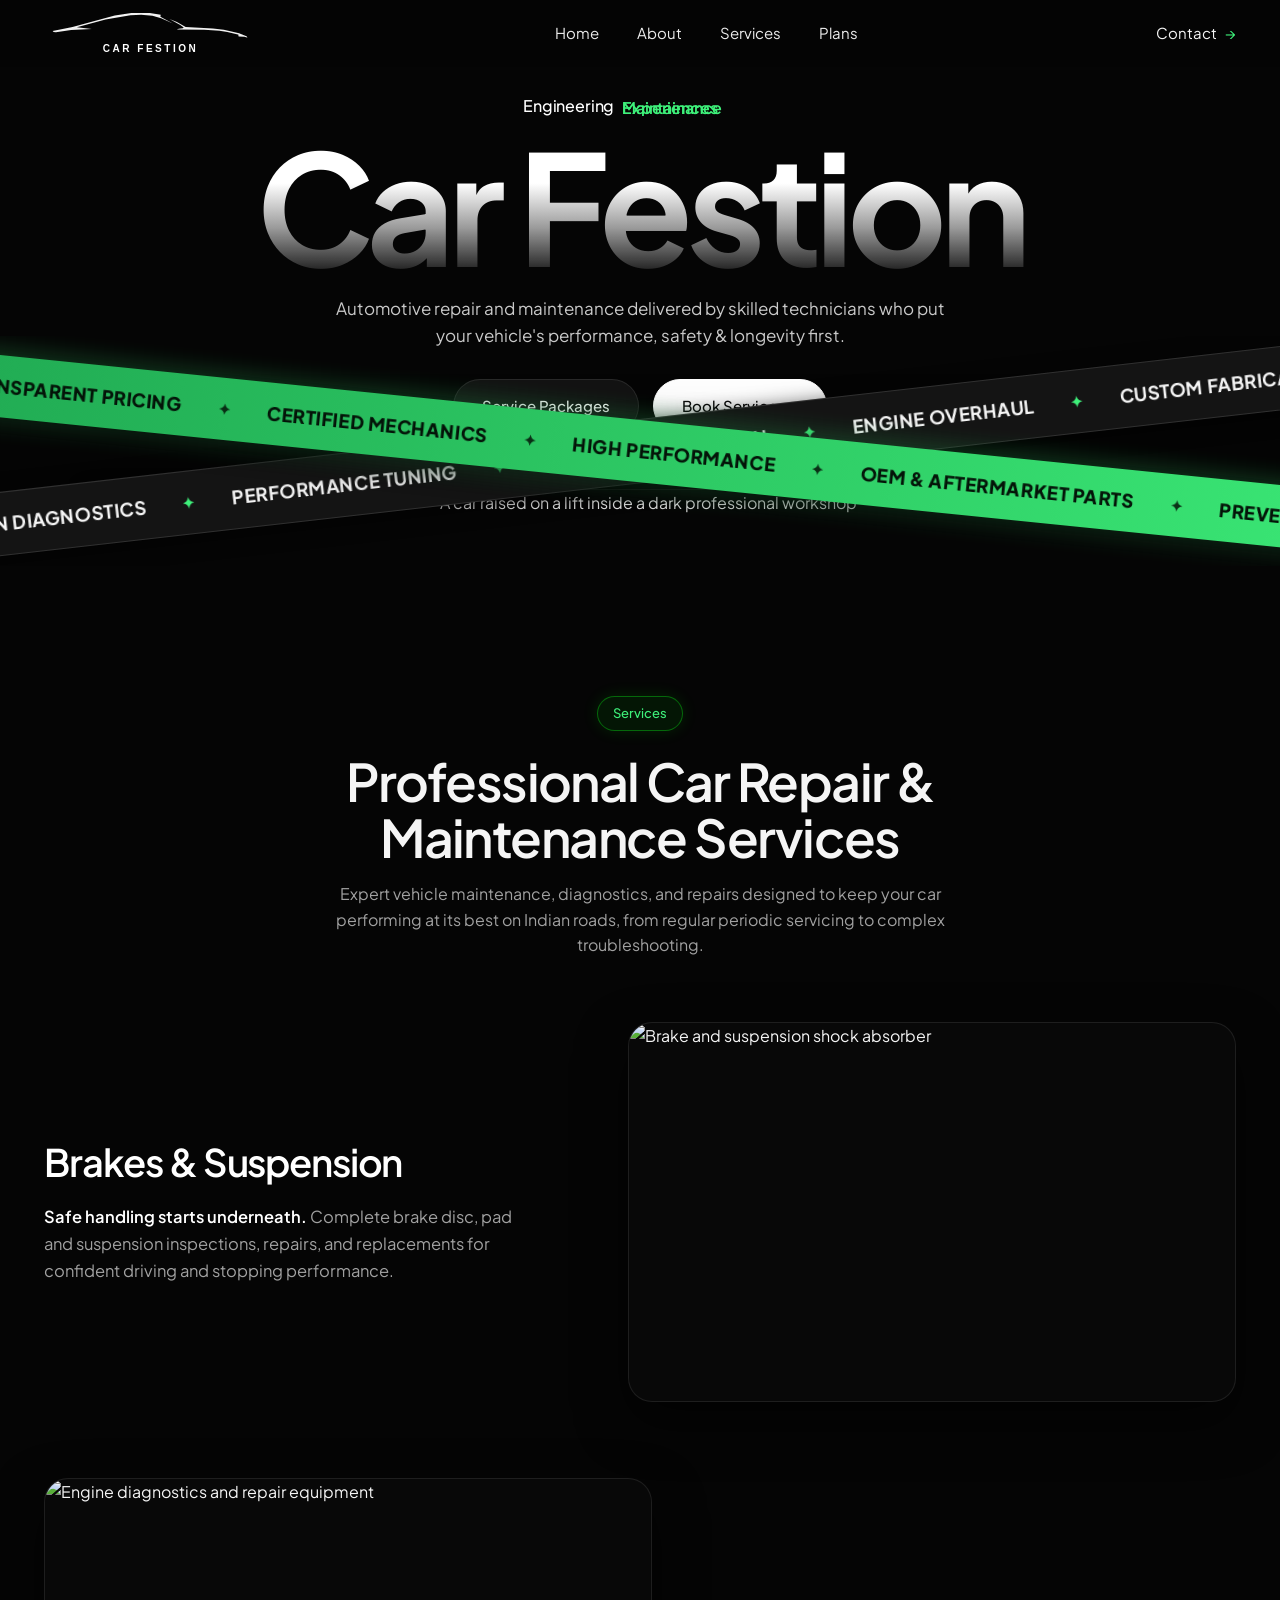
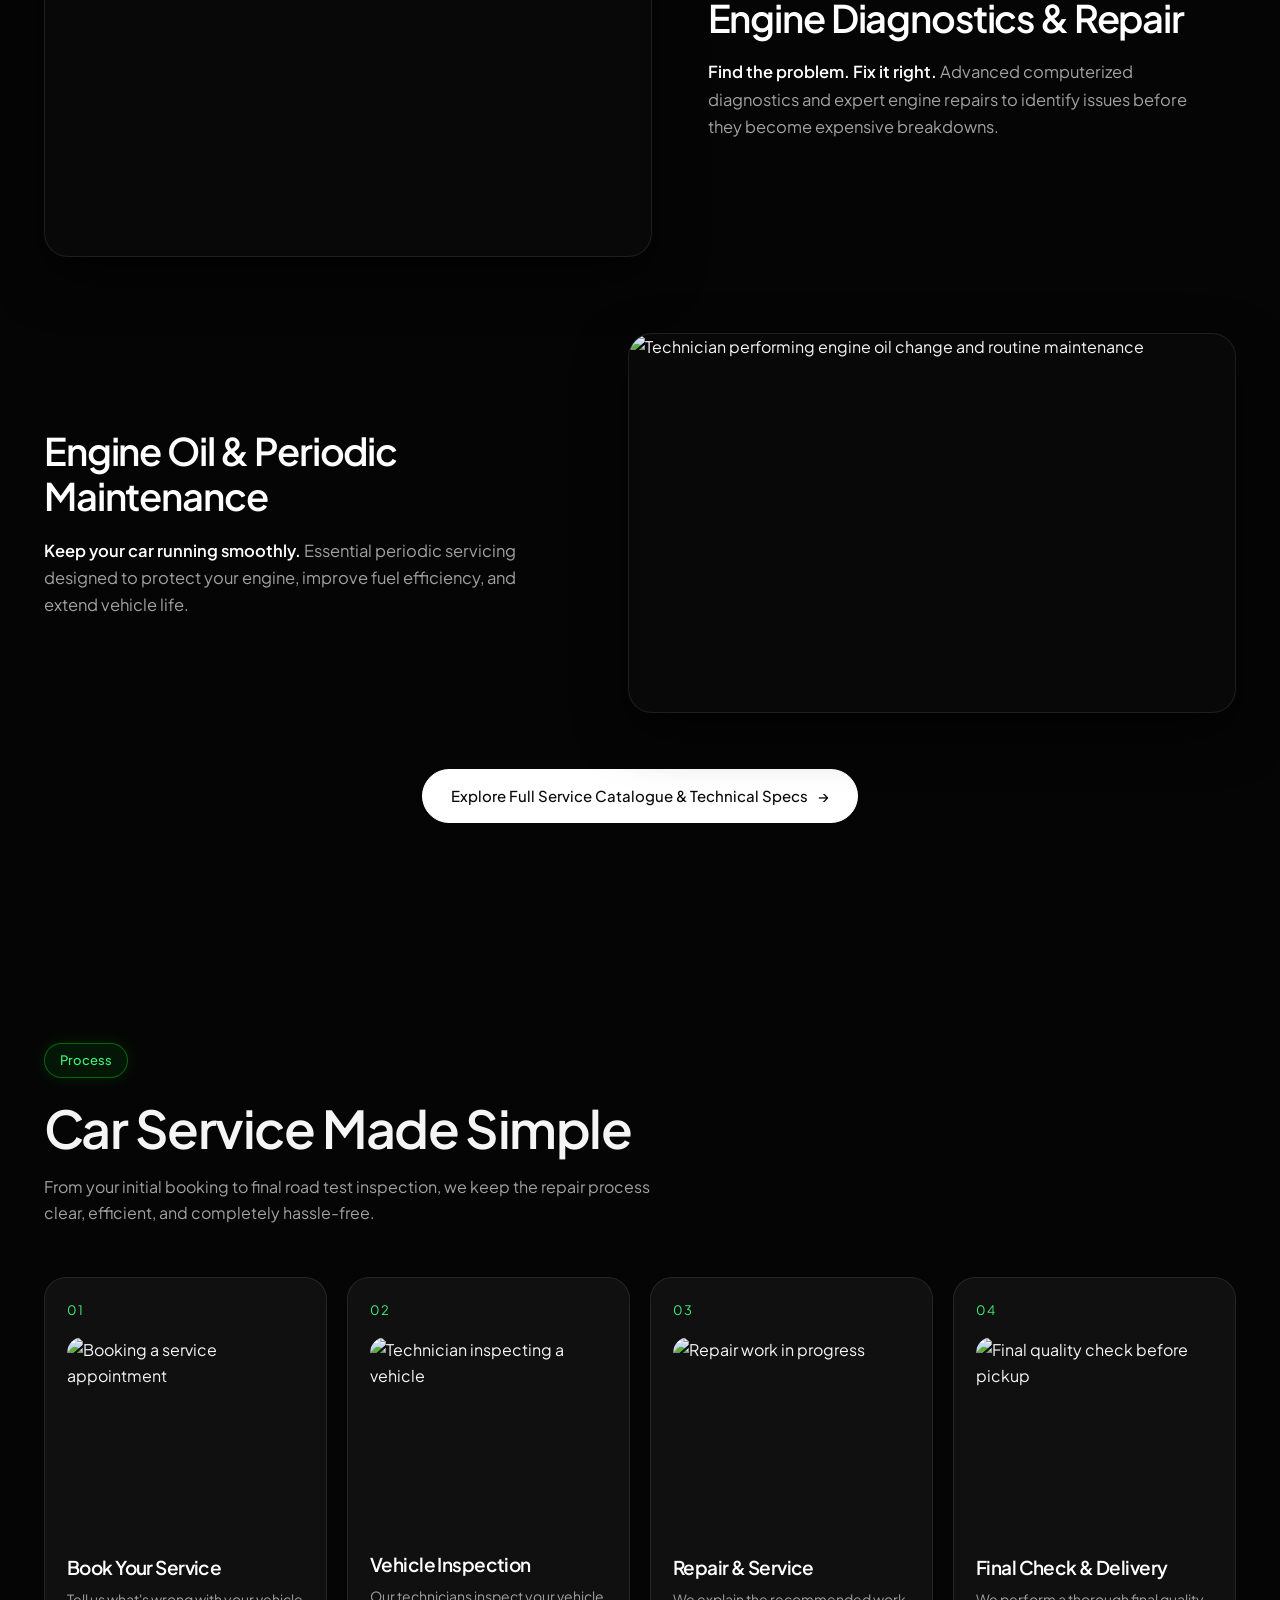
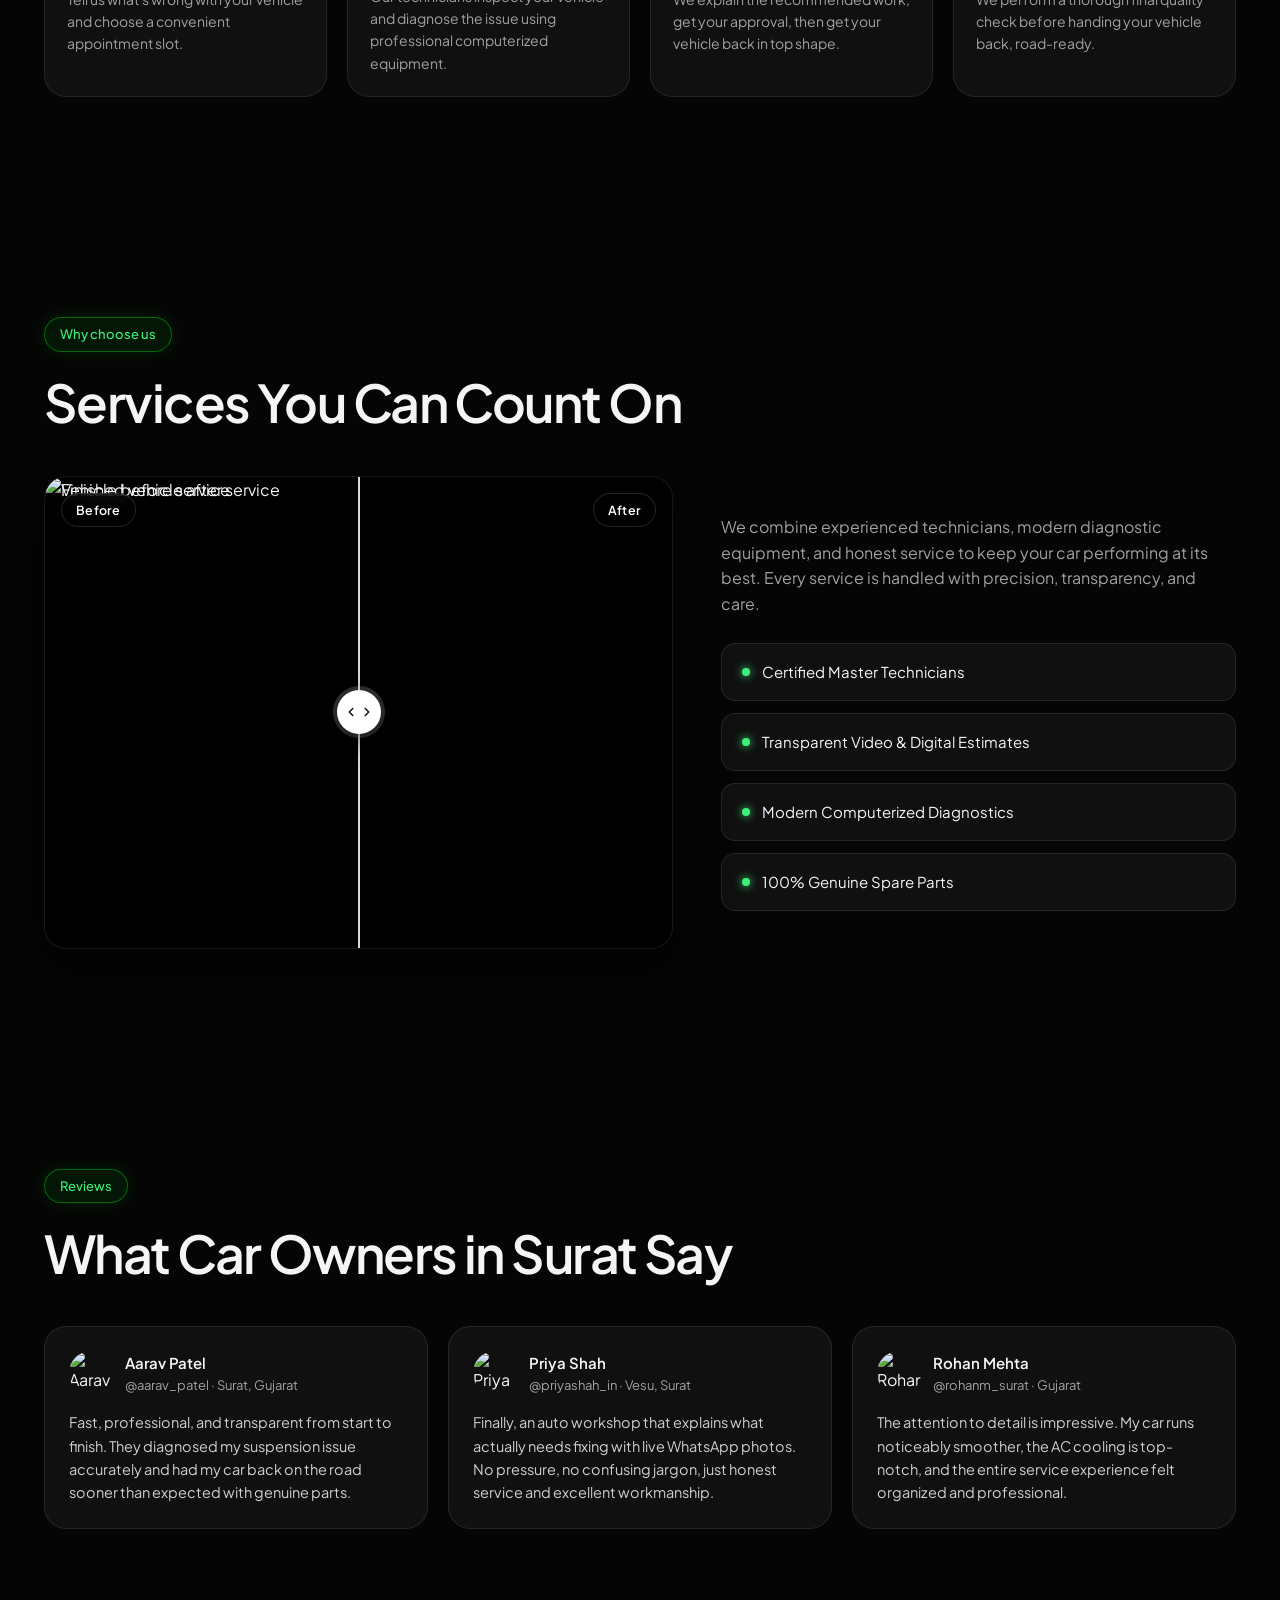
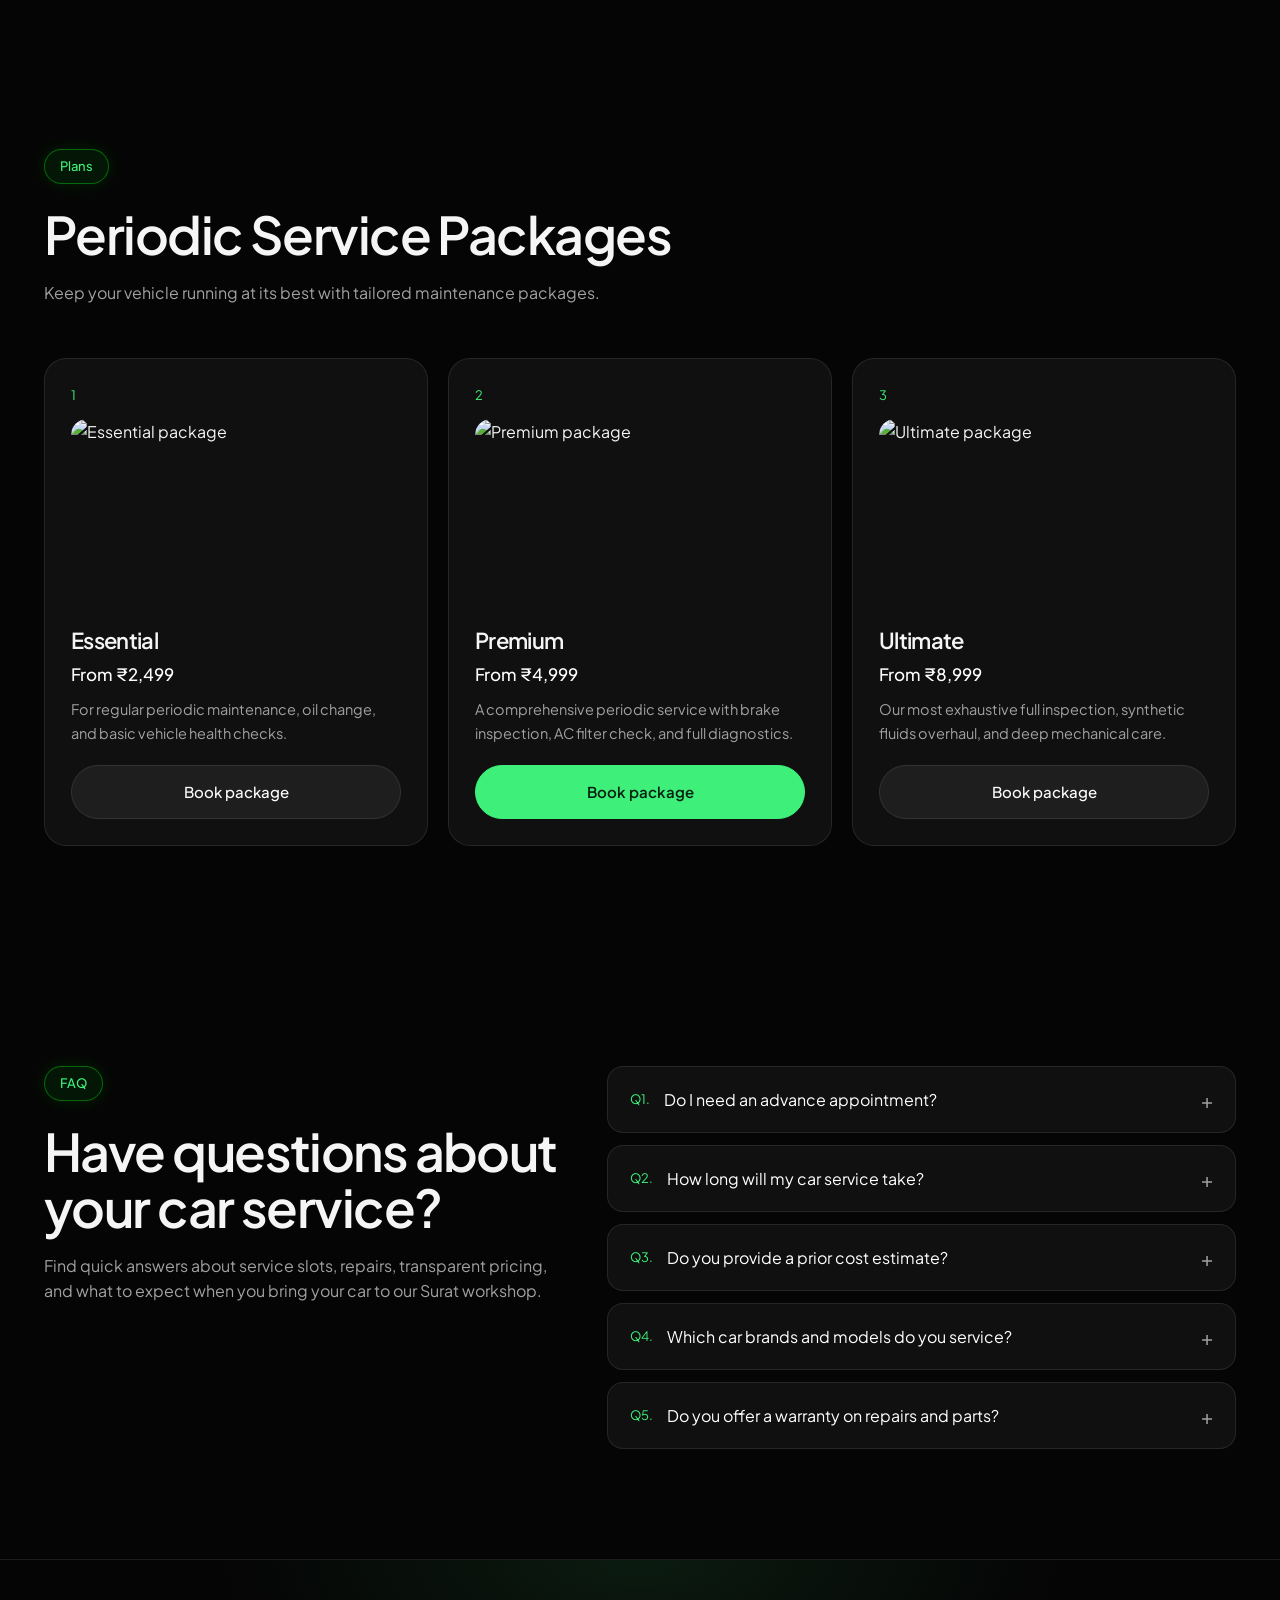
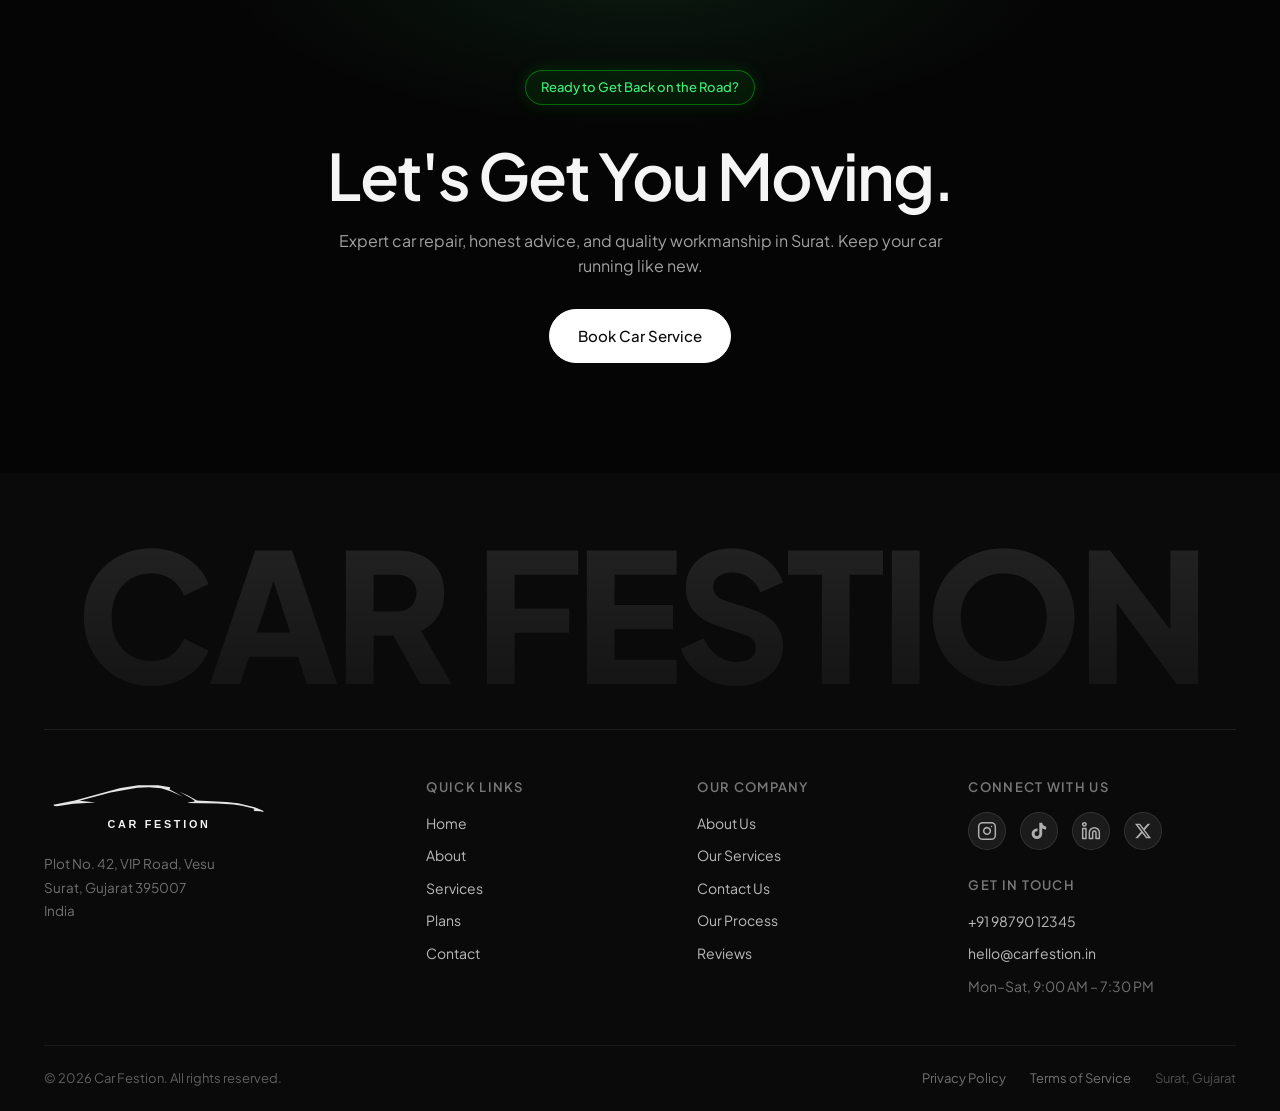
==== commit a7000da1: "feat: localize website content to Surat and implement global stylesheet" ====
--- a/index.html
+++ b/index.html
@@ -1,17 +1,17 @@
 <!doctype html>
-<html lang="en">
+<html lang="en-IN">
   <head>
     <meta charset="utf-8" />
     <meta name="viewport" content="width=device-width, initial-scale=1" />
-    <title>Car Festion — Expert Auto Repair &amp; Maintenance</title>
+    <title>Car Festion — Expert Car Repair &amp; Maintenance Workshop in Surat, Gujarat</title>
     <meta
       name="description"
-      content="Automotive repair and maintenance delivered by skilled technicians who put your vehicle's performance, safety and longevity first."
+      content="Premium car repair, periodic maintenance, computerized diagnostics, and performance tuning by certified technicians in Surat, Gujarat."
     />
-    <meta property="og:title" content="Car Festion — Expert Auto Repair &amp; Maintenance" />
+    <meta property="og:title" content="Car Festion — Expert Car Repair &amp; Maintenance Workshop in Surat, Gujarat" />
     <meta
       property="og:description"
-      content="Expert vehicle maintenance, diagnostics and repairs, from everyday servicing to unexpected problems."
+      content="Expert car maintenance, diagnostics, and repairs in Surat, from regular servicing to complete overhauls."
     />
     <meta property="og:type" content="website" />
     <meta name="twitter:card" content="summary_large_image" />
@@ -69,8 +69,8 @@
             performance, safety &amp; longevity first.
           </p>
           <div class="hero-actions">
-            <a class="btn" href="/contact.html">Auto packages</a>
-            <a class="btn btn-solid" href="/contact.html">Book service <span class="arrow">&rarr;</span></a>
+            <a class="btn" href="/contact.html">Service Packages</a>
+            <a class="btn btn-solid" href="/contact.html">Book Service <span class="arrow">&rarr;</span></a>
           </div>
         </div>
         <div class="hero-media-wrapper">
@@ -147,10 +147,10 @@
         <div class="container">
           <div class="services-header reveal">
             <span class="tag">Services</span>
-            <h2 class="section-title">Professional Auto Repair &amp; Maintenance Services</h2>
+            <h2 class="section-title">Professional Car Repair &amp; Maintenance Services</h2>
             <p class="section-sub">
               Expert vehicle maintenance, diagnostics, and repairs designed to keep your car performing
-              at its best, from everyday servicing to unexpected problems.
+              at its best on Indian roads, from regular periodic servicing to complex troubleshooting.
             </p>
           </div>
 
@@ -160,9 +160,8 @@
               <div class="service-text">
                 <h3>Brakes &amp; Suspension</h3>
                 <p>
-                  <strong>Safe handling starts underneath.</strong> Complete brake and suspension
-                  inspections, repairs, and replacements for confident handling and stopping
-                  performance.
+                  <strong>Safe handling starts underneath.</strong> Complete brake disc, pad and suspension
+                  inspections, repairs, and replacements for confident driving and stopping performance.
                 </p>
               </div>
               <div class="service-media">
@@ -186,8 +185,8 @@
               <div class="service-text">
                 <h3>Engine Diagnostics &amp; Repair</h3>
                 <p>
-                  <strong>Find the problem. Fix it right.</strong> Advanced diagnostics and professional
-                  engine repairs to identify issues before they become expensive problems.
+                  <strong>Find the problem. Fix it right.</strong> Advanced computerized diagnostics and expert
+                  engine repairs to identify issues before they become expensive breakdowns.
                 </p>
               </div>
             </article>
@@ -195,16 +194,16 @@
             <!-- Row 3: Oil Change & Maintenance (Text Left, Image Right) -->
             <article class="service-row reveal">
               <div class="service-text">
-                <h3>Oil Change &amp; Maintenance</h3>
+                <h3>Engine Oil &amp; Periodic Maintenance</h3>
                 <p>
-                  <strong>Keep your vehicle running right.</strong> Essential maintenance designed to
-                  protect your engine, improve reliability, and extend vehicle life.
+                  <strong>Keep your car running smoothly.</strong> Essential periodic servicing designed to
+                  protect your engine, improve fuel efficiency, and extend vehicle life.
                 </p>
               </div>
               <div class="service-media">
                 <img
                   src="https://framerusercontent.com/images/6tsdcPax24HayceHxPwhsliZEIM.jpg?width=1195&height=896"
-                  alt="Technician performing oil change and routine maintenance"
+                  alt="Technician performing engine oil change and routine maintenance"
                   loading="lazy"
                 />
               </div>
@@ -213,7 +212,7 @@
 
           <div class="reveal" style="text-align: center; margin-top: 56px;">
             <a class="btn btn-solid" href="/services.html">
-              Explore Full Service Catalog &amp; Technical Specs <span class="arrow">&rarr;</span>
+              Explore Full Service Catalogue &amp; Technical Specs <span class="arrow">&rarr;</span>
             </a>
           </div>
         </div>
@@ -224,10 +223,10 @@
         <div class="container">
           <div class="reveal">
             <span class="tag">Process</span>
-            <h2 class="section-title">Auto Repair Made Simple</h2>
+            <h2 class="section-title">Car Service Made Simple</h2>
             <p class="section-sub">
-              From your first booking to the final inspection, we keep the repair process clear,
-              efficient, and hassle-free.
+              From your initial booking to final road test inspection, we keep the repair process clear,
+              efficient, and completely hassle-free.
             </p>
           </div>
 
@@ -243,7 +242,7 @@
                     alt="Booking a service appointment"
                   />
                   <h3>Book Your Service</h3>
-                  <p>Tell us what's wrong with your vehicle and choose a convenient appointment time.</p>
+                  <p>Tell us what's wrong with your vehicle and choose a convenient appointment slot.</p>
                 </div>
                 <!-- Back Face -->
                 <div class="step-card-back">
@@ -256,8 +255,8 @@
                     <p class="step-back-desc">Quick digital intake with immediate slot reservation and specialist allocation.</p>
                     <ul class="step-back-list">
                       <li><span class="bullet">&#10003;</span> Online diagnostic pre-check</li>
-                      <li><span class="bullet">&#10003;</span> Choose date &amp; loaner car option</li>
-                      <li><span class="bullet">&#10003;</span> Instant SMS confirmation</li>
+                      <li><span class="bullet">&#10003;</span> Choose date &amp; doorstep pickup option</li>
+                      <li><span class="bullet">&#10003;</span> Instant SMS &amp; WhatsApp confirmation</li>
                     </ul>
                   </div>
                   <a href="/contact.html" class="step-back-btn">Book Online &rarr;</a>
@@ -276,7 +275,7 @@
                     alt="Technician inspecting a vehicle"
                   />
                   <h3>Vehicle Inspection</h3>
-                  <p>Our technicians inspect your vehicle and diagnose the issue using professional equipment.</p>
+                  <p>Our technicians inspect your vehicle and diagnose the issue using professional computerized equipment.</p>
                 </div>
                 <!-- Back Face -->
                 <div class="step-card-back">
@@ -286,11 +285,11 @@
                   </div>
                   <div class="step-card-back-body">
                     <h4>Comprehensive Scan</h4>
-                    <p class="step-back-desc">Full computer diagnostic &amp; physical safety inspection by ASE master technicians.</p>
+                    <p class="step-back-desc">Full computer diagnostic &amp; physical safety inspection by certified master technicians.</p>
                     <ul class="step-back-list">
-                      <li><span class="bullet">&#10003;</span> 50+ Point health assessment</li>
+                      <li><span class="bullet">&#10003;</span> 50+ Point vehicle health assessment</li>
                       <li><span class="bullet">&#10003;</span> Live ECU sensor telemetry check</li>
-                      <li><span class="bullet">&#10003;</span> HD digital inspection report</li>
+                      <li><span class="bullet">&#10003;</span> HD digital inspection report via WhatsApp</li>
                     </ul>
                   </div>
                   <a href="/services.html" class="step-back-btn">View Diagnostics &rarr;</a>
@@ -309,7 +308,7 @@
                     alt="Repair work in progress"
                   />
                   <h3>Repair &amp; Service</h3>
-                  <p>We explain the recommended work, get your approval, then get your vehicle back in shape.</p>
+                  <p>We explain the recommended work, get your approval, then get your vehicle back in top shape.</p>
                 </div>
                 <!-- Back Face -->
                 <div class="step-card-back">
@@ -319,11 +318,11 @@
                   </div>
                   <div class="step-card-back-body">
                     <h4>Precision Repair</h4>
-                    <p class="step-back-desc">Transparent repairs with upfront fixed quotes and certified performance parts.</p>
+                    <p class="step-back-desc">Transparent repairs with upfront fixed estimates and certified genuine parts.</p>
                     <ul class="step-back-list">
-                      <li><span class="bullet">&#10003;</span> Guaranteed genuine OEM parts</li>
+                      <li><span class="bullet">&#10003;</span> 100% Genuine OEM &amp; OES spare parts</li>
                       <li><span class="bullet">&#10003;</span> Zero hidden charges or surcharges</li>
-                      <li><span class="bullet">&#10003;</span> Real-time progress updates</li>
+                      <li><span class="bullet">&#10003;</span> Real-time progress updates via WhatsApp</li>
                     </ul>
                   </div>
                   <a href="/services.html" class="step-back-btn">Service Packages &rarr;</a>
@@ -341,8 +340,8 @@
                     src="https://framerusercontent.com/images/djNjxxCjuTT6pIdagIuf4UPg.png?width=572&height=578"
                     alt="Final quality check before pickup"
                   />
-                  <h3>Final Check &amp; Pickup</h3>
-                  <p>We perform a final quality check before handing your vehicle back, ready for the road.</p>
+                  <h3>Final Check &amp; Delivery</h3>
+                  <p>We perform a thorough final quality check before handing your vehicle back, road-ready.</p>
                 </div>
                 <!-- Back Face -->
                 <div class="step-card-back">
@@ -352,11 +351,11 @@
                   </div>
                   <div class="step-card-back-body">
                     <h4>Road Ready Release</h4>
-                    <p class="step-back-desc">Rigorous multi-point road test and full vehicle clean before return.</p>
+                    <p class="step-back-desc">Rigorous multi-point road test and complimentary vehicle wash before delivery.</p>
                     <ul class="step-back-list">
                       <li><span class="bullet">&#10003;</span> Dynamic road testing check</li>
-                      <li><span class="bullet">&#10003;</span> Complimentary vehicle clean</li>
-                      <li><span class="bullet">&#10003;</span> 12-Month / 12,000-Mile warranty</li>
+                      <li><span class="bullet">&#10003;</span> Complimentary vehicle foam wash</li>
+                      <li><span class="bullet">&#10003;</span> 12-Month / 15,000 km warranty</li>
                     </ul>
                   </div>
                   <a href="/contact.html" class="step-back-btn">Get Started &rarr;</a>
@@ -414,15 +413,14 @@
 
             <div class="why-content reveal">
               <p class="section-sub" style="margin-top: 0; max-width: 100%">
-                We combine experienced technicians, modern diagnostic tools, and honest service to keep
-                your vehicle performing at its best. Every repair is handled with precision,
-                transparency, and care.
+                We combine experienced technicians, modern diagnostic equipment, and honest service to keep
+                your car performing at its best. Every service is handled with precision, transparency, and care.
               </p>
               <ul class="feature-list">
-                <li><span class="feature-dot"></span>Experienced Technicians</li>
-                <li><span class="feature-dot"></span>Transparent Service</li>
-                <li><span class="feature-dot"></span>Modern Diagnostics</li>
-                <li><span class="feature-dot"></span>Quality Workmanship</li>
+                <li><span class="feature-dot"></span>Certified Master Technicians</li>
+                <li><span class="feature-dot"></span>Transparent Video &amp; Digital Estimates</li>
+                <li><span class="feature-dot"></span>Modern Computerized Diagnostics</li>
+                <li><span class="feature-dot"></span>100% Genuine Spare Parts</li>
               </ul>
             </div>
           </div>
@@ -434,7 +432,7 @@
         <div class="container">
           <div class="reviews-header reveal" style="margin-bottom: 44px;">
             <span class="tag">Reviews</span>
-            <h2 class="section-title">What Our Customers Say</h2>
+            <h2 class="section-title">What Car Owners in Surat Say</h2>
           </div>
 
           <div class="reviews-grid">
@@ -442,48 +440,48 @@
               <div class="review-top">
                 <img
                   src="https://framerusercontent.com/images/BjtE3LgpvNJGGciRsfdPMiRypw.jpg?width=736&height=1104"
-                  alt="James Anderson"
+                  alt="Aarav Patel"
                 />
                 <div>
-                  <div class="review-name">James Anderson</div>
-                  <div class="review-handle">@james_A · Twitter / X</div>
+                  <div class="review-name">Aarav Patel</div>
+                  <div class="review-handle">@aarav_patel · Surat, Gujarat</div>
                 </div>
               </div>
               <p>
-                Fast, professional, and transparent from start to finish. They diagnosed the issue
-                quickly and had my car back on the road sooner than expected.
+                Fast, professional, and transparent from start to finish. They diagnosed my suspension issue
+                accurately and had my car back on the road sooner than expected with genuine parts.
               </p>
             </article>
             <article class="review reveal">
               <div class="review-top">
                 <img
                   src="https://framerusercontent.com/images/xwrDsNG6e5r80ErtD03krpVg3Nw.jpg?width=736&height=1104"
-                  alt="Olivia Bennett"
+                  alt="Priya Shah"
                 />
                 <div>
-                  <div class="review-name">Olivia Bennett</div>
-                  <div class="review-handle">@Its_Olive · Twitter / X</div>
+                  <div class="review-name">Priya Shah</div>
+                  <div class="review-handle">@priyashah_in · Vesu, Surat</div>
                 </div>
               </div>
               <p>
-                Finally, an auto repair shop that explains what actually needs fixing. No pressure, no
-                confusing jargon, just honest service and excellent work.
+                Finally, an auto workshop that explains what actually needs fixing with live WhatsApp photos.
+                No pressure, no confusing jargon, just honest service and excellent workmanship.
               </p>
             </article>
             <article class="review reveal">
               <div class="review-top">
                 <img
                   src="https://framerusercontent.com/images/4gUvmpgtKZVwbnijRsoANw8hPRA.jpg?width=736&height=1104"
-                  alt="Ethan Carter"
+                  alt="Rohan Mehta"
                 />
                 <div>
-                  <div class="review-name">Ethan Carter</div>
-                  <div class="review-handle">@Ethan$$$ · Twitter / X</div>
+                  <div class="review-name">Rohan Mehta</div>
+                  <div class="review-handle">@rohanm_surat · Gujarat</div>
                 </div>
               </div>
               <p>
-                The attention to detail is impressive. My car runs noticeably better, and the entire
-                service felt organized and professional.
+                The attention to detail is impressive. My car runs noticeably smoother, the AC cooling is top-notch,
+                and the entire service experience felt organized and professional.
               </p>
             </article>
           </div>
@@ -495,8 +493,8 @@
         <div class="container">
           <div class="reveal">
             <span class="tag">Plans</span>
-            <h2 class="section-title">Service Packages</h2>
-            <p class="section-sub">Keep your vehicle running at its best with the right level of care.</p>
+            <h2 class="section-title">Periodic Service Packages</h2>
+            <p class="section-sub">Keep your vehicle running at its best with tailored maintenance packages.</p>
           </div>
 
           <div class="plans-grid">
@@ -507,8 +505,8 @@
                 alt="Essential package"
               />
               <h3>Essential</h3>
-              <div class="price">From $89</div>
-              <p>For regular maintenance and basic vehicle checks.</p>
+              <div class="price">From &#8377;2,499</div>
+              <p>For regular periodic maintenance, oil change, and basic vehicle health checks.</p>
               <a class="btn" href="/contact.html">Book package</a>
             </article>
             <article class="plan reveal">
@@ -518,8 +516,8 @@
                 alt="Premium package"
               />
               <h3>Premium</h3>
-              <div class="price">From $169</div>
-              <p>A more thorough service for drivers who want extra peace of mind.</p>
+              <div class="price">From &#8377;4,999</div>
+              <p>A comprehensive periodic service with brake inspection, AC filter check, and full diagnostics.</p>
               <a class="btn btn-accent" href="/contact.html">Book package</a>
             </article>
             <article class="plan reveal">
@@ -529,8 +527,8 @@
                 alt="Ultimate package"
               />
               <h3>Ultimate</h3>
-              <div class="price">From $299</div>
-              <p>Our most comprehensive inspection and maintenance package.</p>
+              <div class="price">From &#8377;8,999</div>
+              <p>Our most exhaustive full inspection, synthetic fluids overhaul, and deep mechanical care.</p>
               <a class="btn" href="/contact.html">Book package</a>
             </article>
           </div>
@@ -542,70 +540,69 @@
         <div class="container faq-wrap">
           <div class="reveal">
             <span class="tag">FAQ</span>
-            <h2 class="section-title">Have questions about your vehicle service?</h2>
+            <h2 class="section-title">Have questions about your car service?</h2>
             <p class="section-sub">
-              Find quick answers about appointments, repairs, pricing, and what to expect when you
-              bring your car in.
+              Find quick answers about service slots, repairs, transparent pricing, and what to expect when you
+              bring your car to our Surat workshop.
             </p>
           </div>
           <div class="faq-list reveal">
             <div class="faq-item">
               <button class="faq-q">
-                <span class="q-index">Q1.</span> Do I need an appointment?
+                <span class="q-index">Q1.</span> Do I need an advance appointment?
                 <span class="sign">+</span>
               </button>
               <div class="faq-a">
                 <p>
-                  Appointments are recommended, but we'll do our best to accommodate walk-ins when
-                  availability allows.
+                  Prior appointment booking is recommended to avoid waiting times, but we always accommodate
+                  walk-ins and emergency repairs when bay space permits.
                 </p>
               </div>
             </div>
             <div class="faq-item">
               <button class="faq-q">
-                <span class="q-index">Q2.</span> How long will my repair take?
+                <span class="q-index">Q2.</span> How long will my car service take?
                 <span class="sign">+</span>
               </button>
               <div class="faq-a">
                 <p>
-                  Service time depends on the vehicle and repair required. We'll give you an estimated
-                  completion time after inspection.
+                  Standard periodic maintenance is usually completed within 3 to 4 hours. For major mechanical repairs,
+                  our service advisors provide a clear timeline after initial diagnostic inspection.
                 </p>
               </div>
             </div>
             <div class="faq-item">
               <button class="faq-q">
-                <span class="q-index">Q3.</span> Do you provide a repair estimate?
+                <span class="q-index">Q3.</span> Do you provide a prior cost estimate?
                 <span class="sign">+</span>
               </button>
               <div class="faq-a">
                 <p>
-                  Yes. We'll inspect your vehicle, explain the issue, and provide an estimate before
-                  carrying out additional repairs.
+                  Yes. We inspect your vehicle, explain the issue with photo/video proof, and share a detailed estimate
+                  before carrying out any replacement or repairs.
                 </p>
               </div>
             </div>
             <div class="faq-item">
               <button class="faq-q">
-                <span class="q-index">Q4.</span> What vehicles do you service?
+                <span class="q-index">Q4.</span> Which car brands and models do you service?
                 <span class="sign">+</span>
               </button>
               <div class="faq-a">
                 <p>
-                  We service most makes and models, from everyday vehicles to premium and performance
-                  cars.
+                  We service all major Indian, Japanese, Korean, and European car brands including Maruti Suzuki, Hyundai,
+                  Tata, Mahindra, Toyota, Honda, Skoda, Volkswagen, BMW, Audi, and Mercedes-Benz.
                 </p>
               </div>
             </div>
             <div class="faq-item">
               <button class="faq-q">
-                <span class="q-index">Q5.</span> Do you offer a warranty on repairs?
+                <span class="q-index">Q5.</span> Do you offer a warranty on repairs and parts?
                 <span class="sign">+</span>
               </button>
               <div class="faq-a">
                 <p>
-                  Warranty coverage depends on the service and parts used. We'll explain the applicable
-                  coverage before work begins.
+                  Yes, all major repairs and OEM spare parts come with our comprehensive 12-Month / 15,000 km warranty.
                 </p>
               </div>
             </div>
@@ -619,11 +616,10 @@
           <span class="tag">Ready to Get Back on the Road?</span>
           <h2>Let's Get You Moving.</h2>
           <p class="section-sub" style="margin: 18px auto 0">
-            Expert auto repair, honest service, and quality workmanship. Let's get your vehicle running
-            right.
+            Expert car repair, honest advice, and quality workmanship in Surat. Keep your car running like new.
           </p>
           <div class="hero-actions">
-            <a class="btn btn-solid" href="/contact.html">Book Auto service</a>
+            <a class="btn btn-solid" href="/contact.html">Book Car Service</a>
           </div>
         </div>
       </section>
@@ -647,9 +643,9 @@
               />
             </a>
             <address class="footer-address">
-              485 Madison Avenue<br />
-              New York, NY 10022<br />
-              United States
+              Plot No. 42, VIP Road, Vesu<br />
+              Surat, Gujarat 395007<br />
+              India
             </address>
           </div>
 
@@ -706,9 +702,9 @@
 
             <h4 style="margin-top: 28px;">Get in Touch</h4>
             <ul>
-              <li><a href="tel:+12125550187">+1 (212) 555-0187</a></li>
-              <li><a href="mailto:hello@carfestion.com">hello@carfestion.com</a></li>
-              <li>Mon–Fri, 8:00 AM – 6:00 PM</li>
+              <li><a href="tel:+919879012345">+91 98790 12345</a></li>
+              <li><a href="mailto:hello@carfestion.in">hello@carfestion.in</a></li>
+              <li>Mon–Sat, 9:00 AM – 7:30 PM</li>
             </ul>
           </div>
 
@@ -720,7 +716,7 @@
           <div class="footer-bottom-links">
             <a href="#">Privacy Policy</a>
             <a href="#">Terms of Service</a>
-            <span>Designed by Sinax</span>
+            <span>Surat, Gujarat</span>
           </div>
         </div>
       </div>
--- a/assets/styles.css
+++ b/assets/styles.css
@@ -285,12 +285,14 @@
 
 .hero-title {
   font-size: clamp(56px, 12vw, 168px);
-  line-height: 0.95;
-  letter-spacing: -0.055em;
-  margin: 18px 0 4px;
-  background: linear-gradient(180deg, #ffffff 15%, #7a7a7a 100%);
+  font-weight: 700;
+  line-height: 0.94;
+  letter-spacing: -0.045em;
+  margin: 14px 0 6px;
+  background: linear-gradient(180deg, #ffffff 35%, #9a9a9a 66%, rgba(255, 255, 255, 0.05) 100%);
   -webkit-background-clip: text;
   background-clip: text;
+  -webkit-text-fill-color: transparent;
   color: transparent;
   opacity: 0;
   transform: translateY(45px);
@@ -378,10 +380,12 @@
 .crossed-ribbons-section {
   position: relative;
   overflow: hidden;
-  padding: 110px 0;
-  margin: 15px 0 30px;
+  padding: 40px 0;
+  margin-top: -180px;
+  margin-bottom: 20px;
   background: transparent;
   width: 100%;
+  z-index: 10;
 }
 
 .crossed-ribbons-container {
@@ -507,7 +511,9 @@
 /* Responsive adjustments */
 @media (max-width: 991px) {
   .crossed-ribbons-section {
-    padding: 70px 0;
+    padding: 30px 0;
+    margin-top: -120px;
+    margin-bottom: 15px;
   }
   .crossed-ribbons-container {
     height: 105px;
@@ -527,7 +533,9 @@
 
 @media (max-width: 600px) {
   .crossed-ribbons-section {
-    padding: 60px 0;
+    padding: 20px 0;
+    margin-top: -80px;
+    margin-bottom: 10px;
   }
   .crossed-ribbons-container {
     height: 90px;
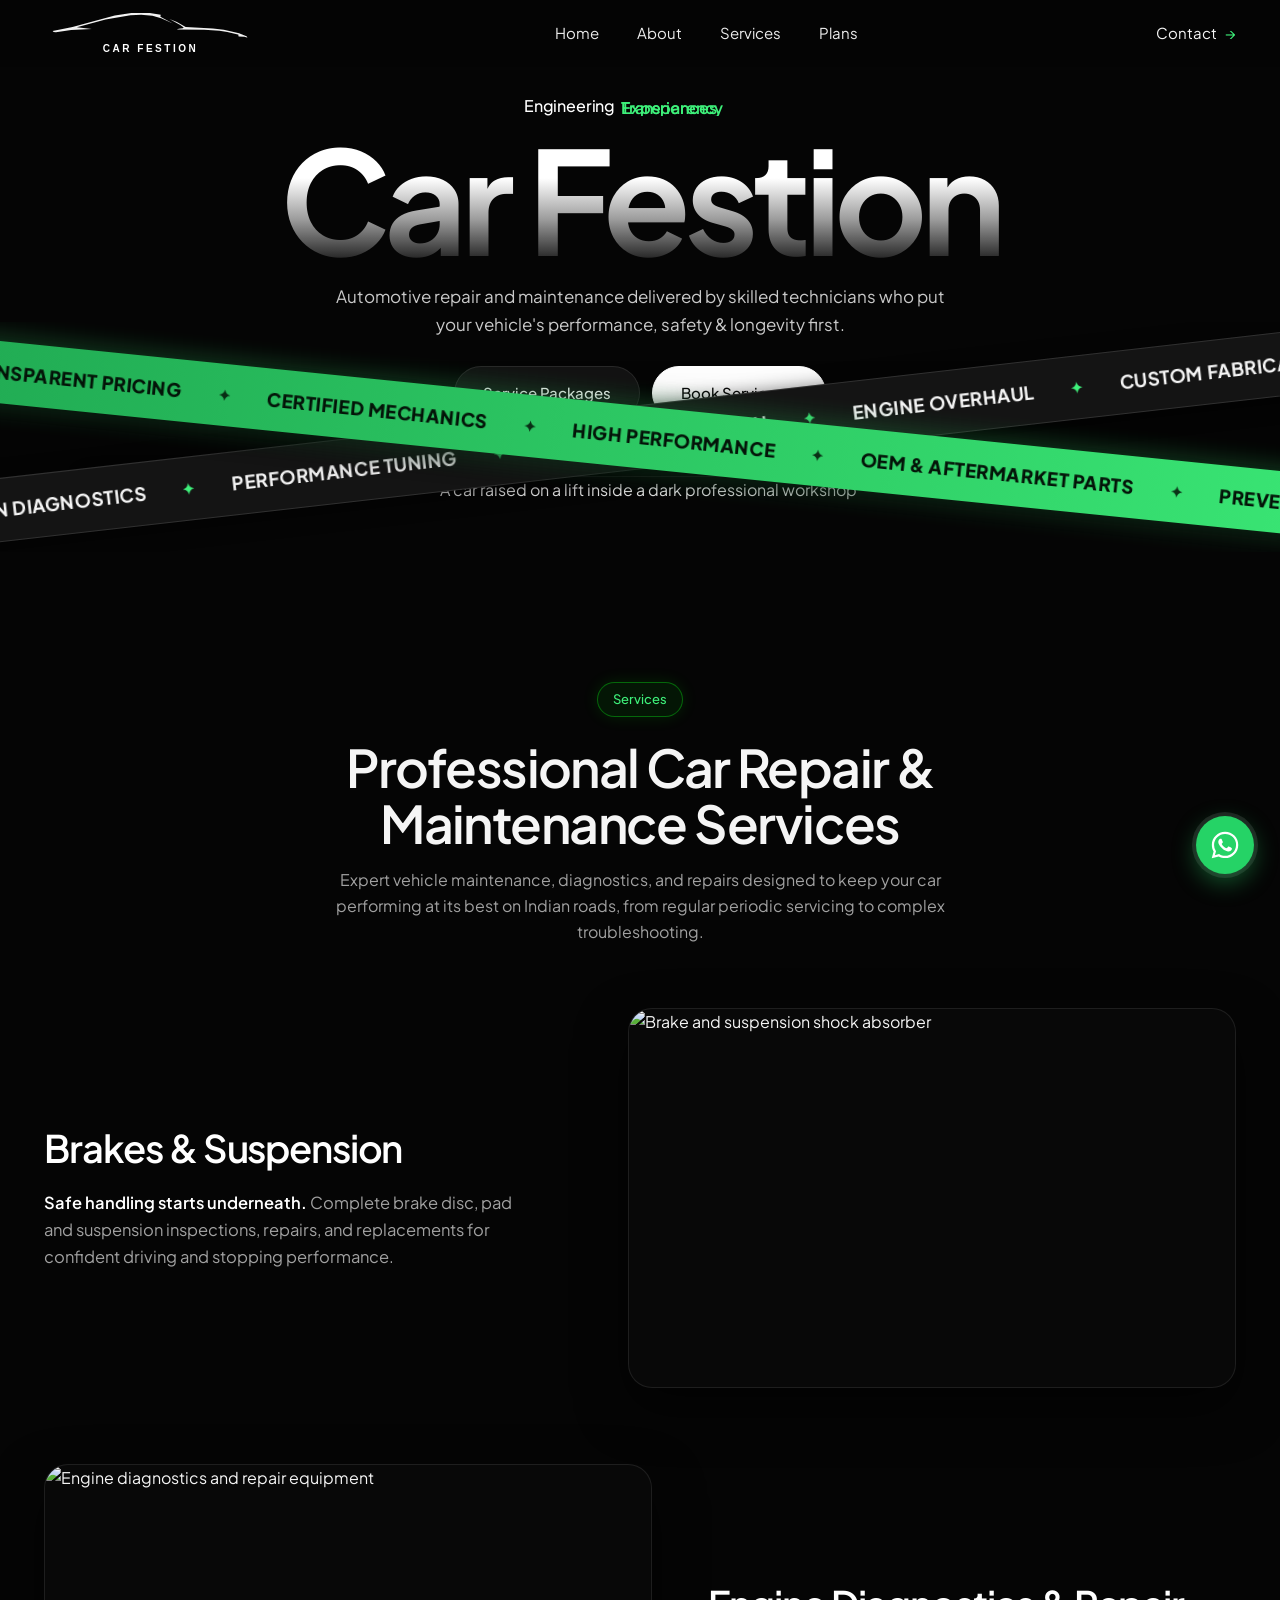
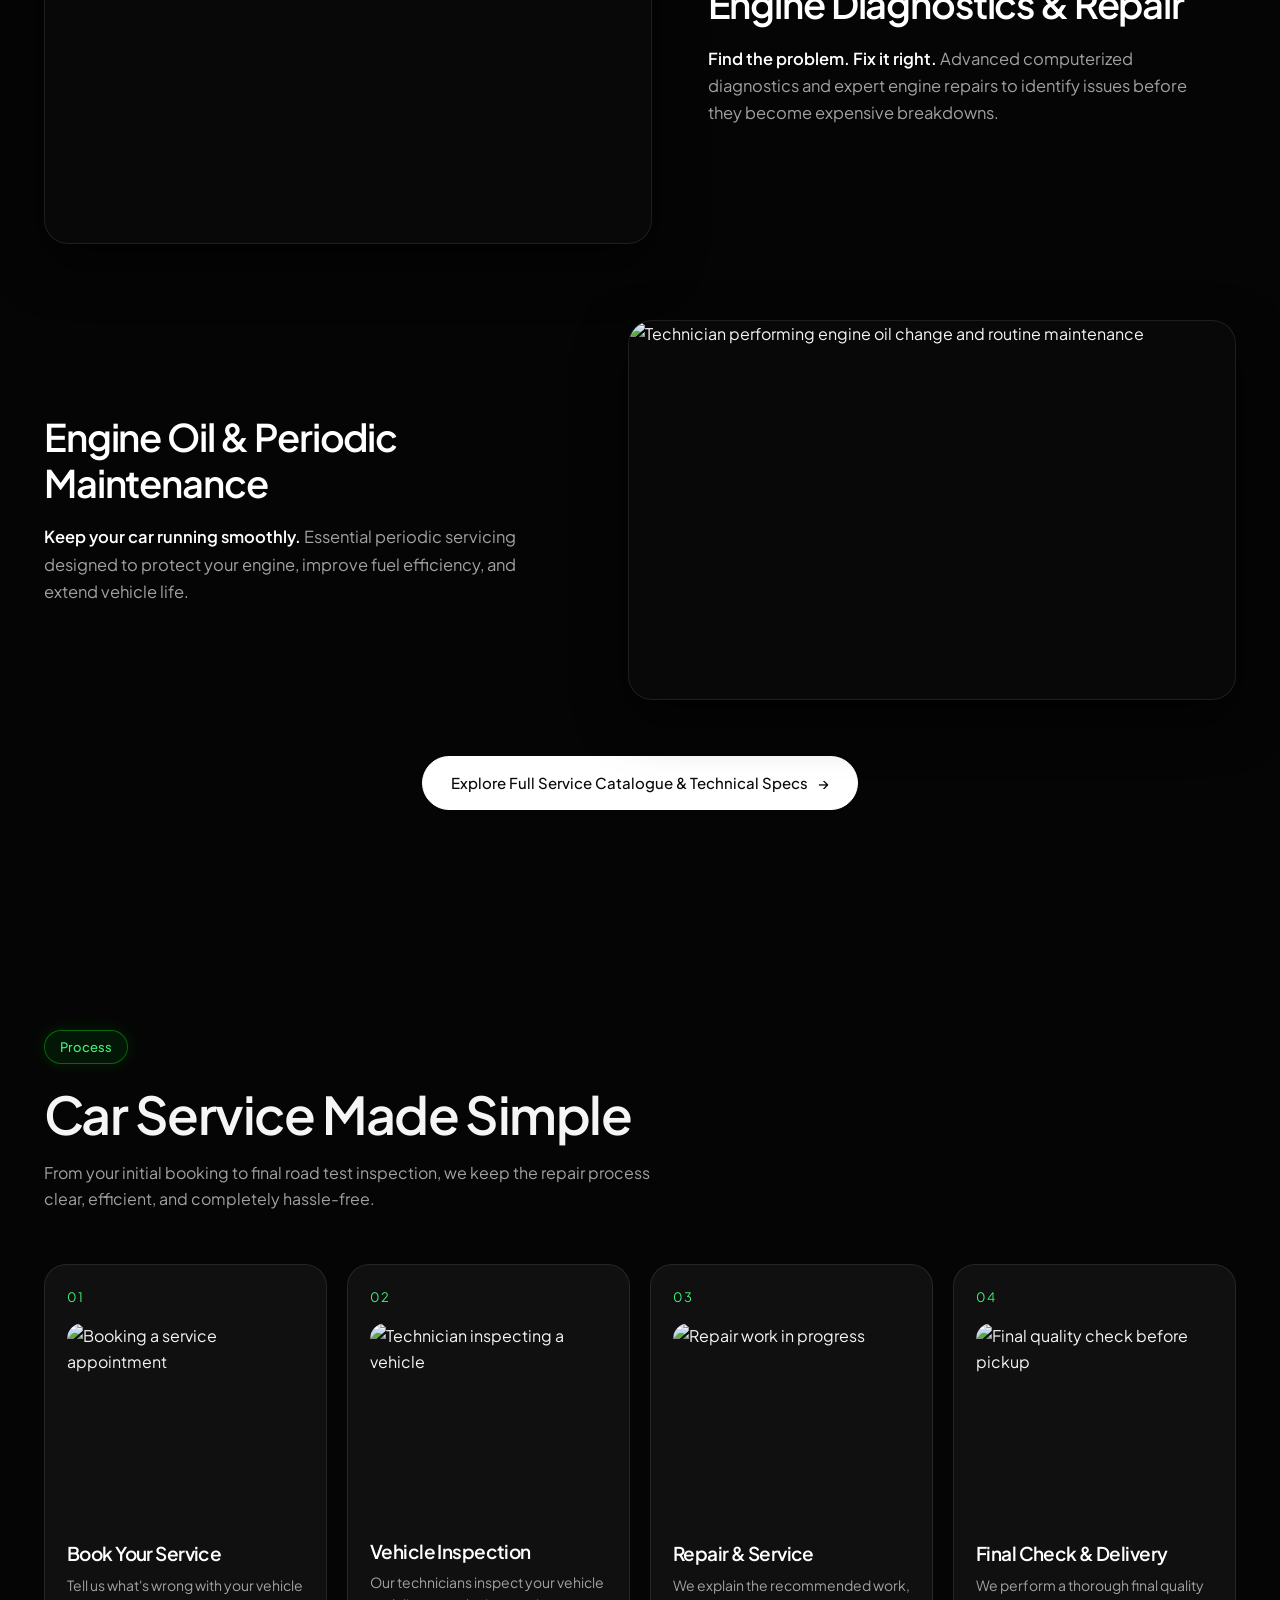
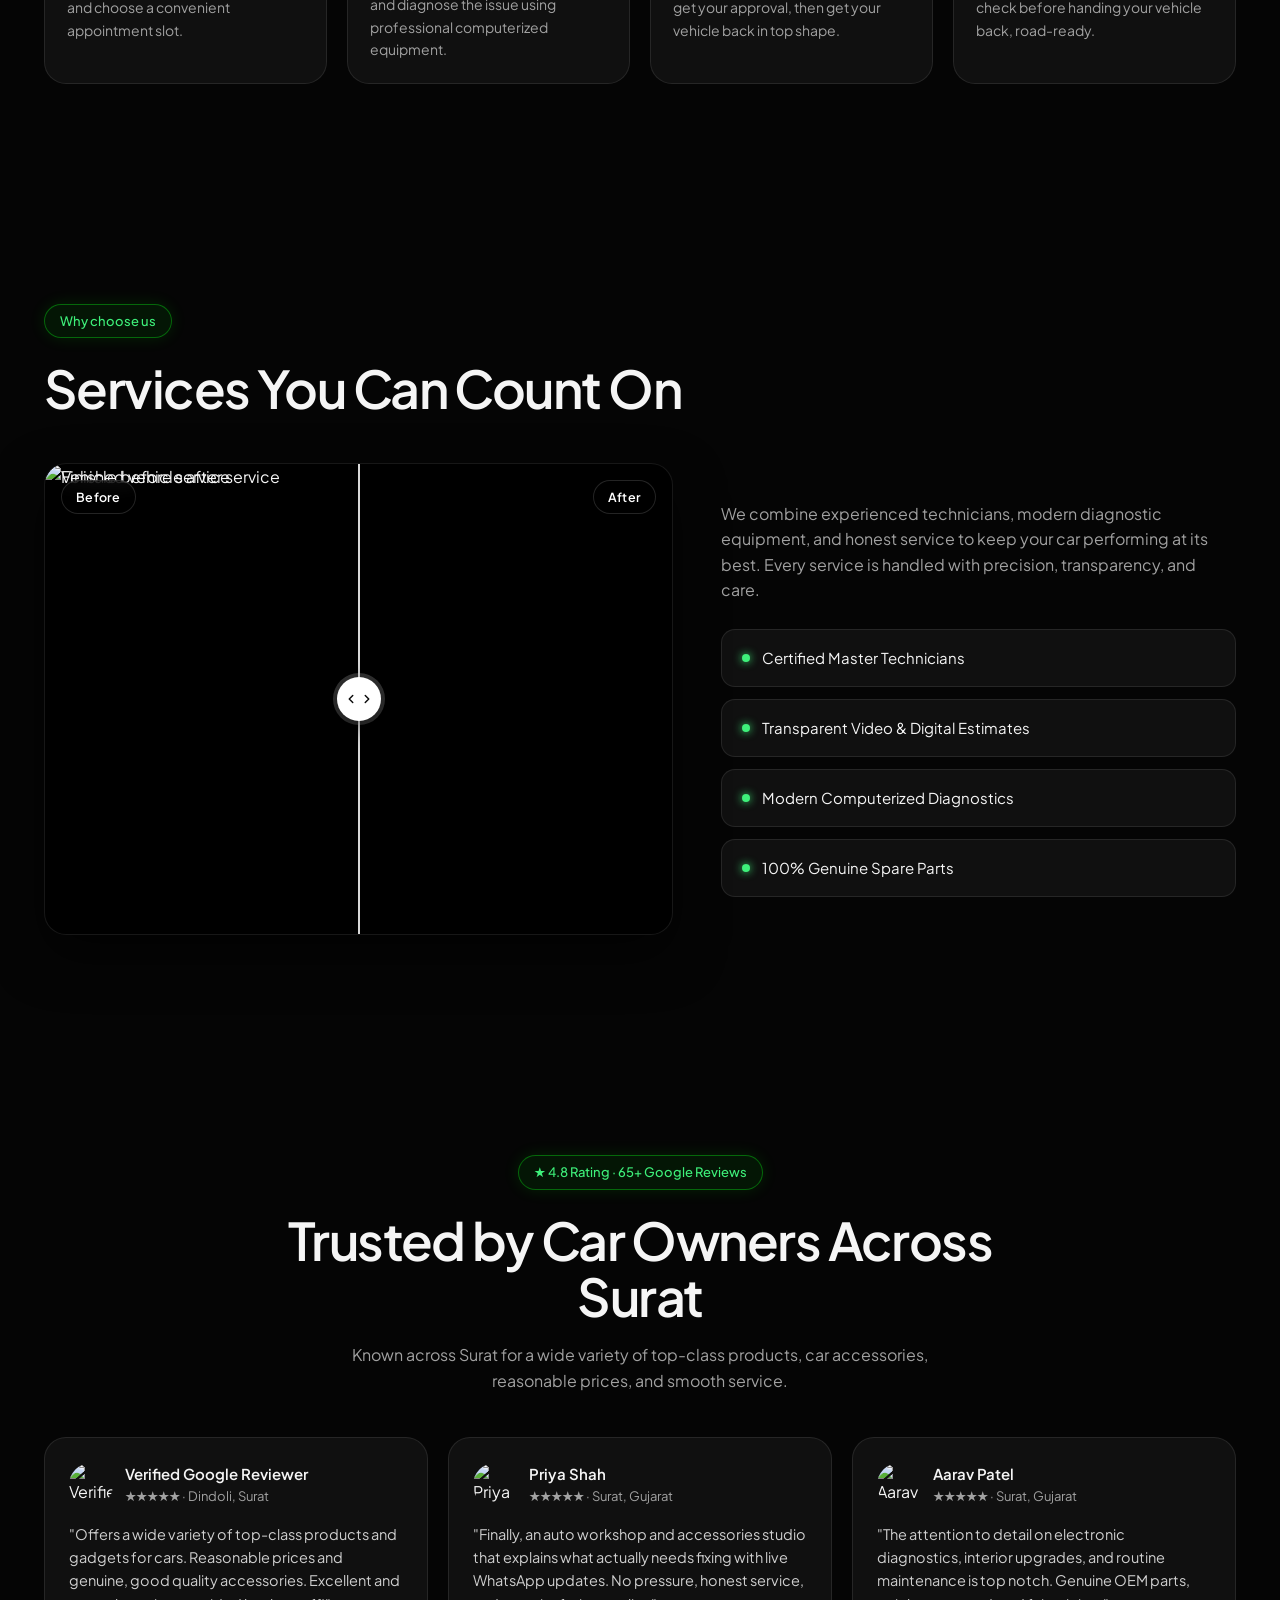
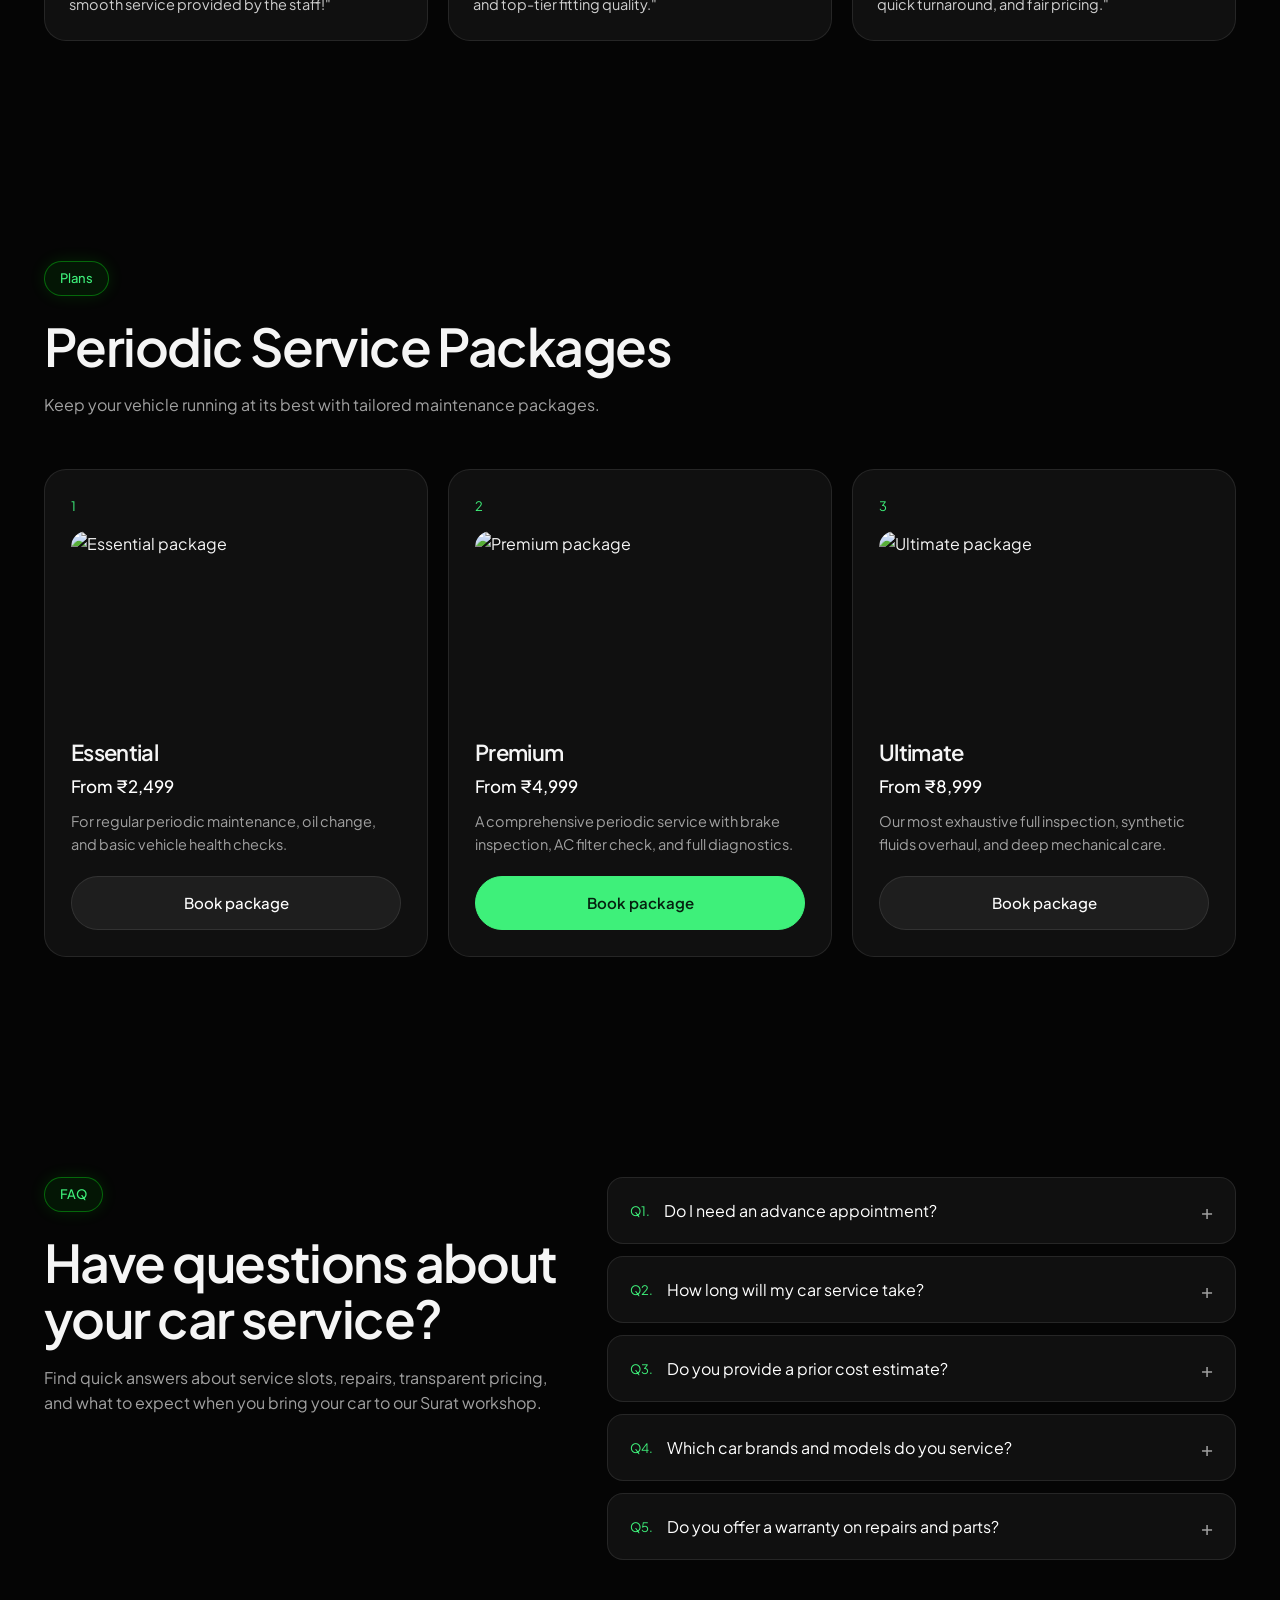
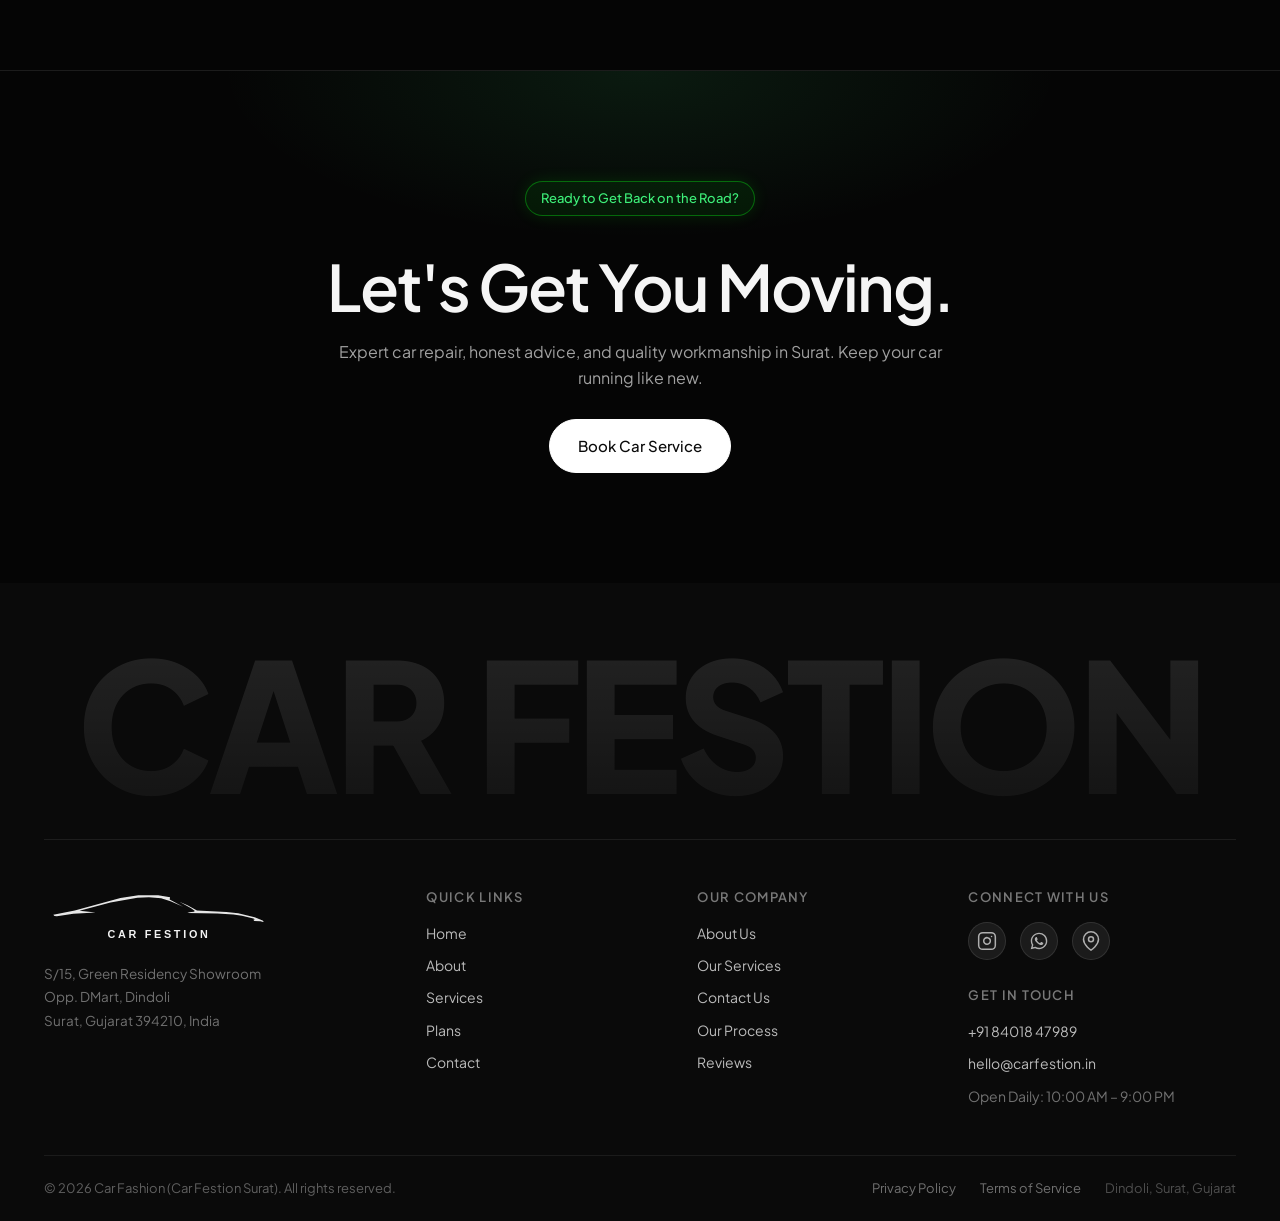
==== commit 80415499: "feat: add SEO configuration, sitemap, and robots.txt while updating business info and branding acros" ====
--- a/index.html
+++ b/index.html
@@ -15,6 +15,7 @@
     />
     <meta property="og:type" content="website" />
     <meta name="twitter:card" content="summary_large_image" />
+    <link rel="canonical" href="https://carfestion.in/" />
     <link rel="icon" href="/favicon.ico" />
     <link rel="preconnect" href="https://fonts.googleapis.com" />
     <link rel="preconnect" href="https://fonts.gstatic.com" crossorigin />
@@ -23,6 +24,53 @@
       rel="stylesheet"
     />
     <link rel="stylesheet" href="/assets/styles.css" />
+    <script type="application/ld+json">
+    {
+      "@context": "https://schema.org",
+      "@type": "AutoRepair",
+      "name": "Car Fashion · Car Festion Surat",
+      "image": "https://framerusercontent.com/images/cp8wzbWs5HqNHY3iHnBnAb8kUos.png",
+      "@id": "https://carfestion.in",
+      "url": "https://carfestion.in",
+      "telephone": "+918401847989",
+      "priceRange": "₹₹",
+      "address": {
+        "@type": "PostalAddress",
+        "streetAddress": "S/15, CAR FASHION, GREEN RESIDENCY SHOWROOM, opp. DMART, Dindoli",
+        "addressLocality": "Surat",
+        "addressRegion": "Gujarat",
+        "postalCode": "394210",
+        "addressCountry": "IN"
+      },
+      "geo": {
+        "@type": "GeoCoordinates",
+        "latitude": 21.1448,
+        "longitude": 72.8853
+      },
+      "openingHoursSpecification": {
+        "@type": "OpeningHoursSpecification",
+        "dayOfWeek": [
+          "Monday",
+          "Tuesday",
+          "Wednesday",
+          "Thursday",
+          "Friday",
+          "Saturday",
+          "Sunday"
+        ],
+        "opens": "10:00",
+        "closes": "21:00"
+      },
+      "aggregateRating": {
+        "@type": "AggregateRating",
+        "ratingValue": "4.8",
+        "reviewCount": "65"
+      },
+      "sameAs": [
+        "https://www.instagram.com/carfashion2018/reels/"
+      ]
+    }
+    </script>
   </head>
   <body>
     <header class="nav">
@@ -430,9 +478,12 @@
       <!-- Reviews -->
       <section class="section" id="reviews">
         <div class="container">
-          <div class="reviews-header reveal" style="margin-bottom: 44px;">
-            <span class="tag">Reviews</span>
-            <h2 class="section-title">What Car Owners in Surat Say</h2>
+          <div class="reviews-header reveal" style="margin-bottom: 44px; text-align: center;">
+            <span class="tag">★ 4.8 Rating · 65+ Google Reviews</span>
+            <h2 class="section-title" style="margin-inline: auto;">Trusted by Car Owners Across Surat</h2>
+            <p class="section-sub" style="margin-inline: auto;">
+              Known across Surat for a wide variety of top-class products, car accessories, reasonable prices, and smooth service.
+            </p>
           </div>
 
           <div class="reviews-grid">
@@ -440,16 +491,15 @@
               <div class="review-top">
                 <img
                   src="https://framerusercontent.com/images/BjtE3LgpvNJGGciRsfdPMiRypw.jpg?width=736&height=1104"
-                  alt="Aarav Patel"
+                  alt="Verified Customer"
                 />
                 <div>
-                  <div class="review-name">Aarav Patel</div>
-                  <div class="review-handle">@aarav_patel · Surat, Gujarat</div>
+                  <div class="review-name">Verified Google Reviewer</div>
+                  <div class="review-handle">★★★★★ · Dindoli, Surat</div>
                 </div>
               </div>
               <p>
-                Fast, professional, and transparent from start to finish. They diagnosed my suspension issue
-                accurately and had my car back on the road sooner than expected with genuine parts.
+                "Offers a wide variety of top-class products and gadgets for cars. Reasonable prices and genuine, good quality accessories. Excellent and smooth service provided by the staff!"
               </p>
             </article>
             <article class="review reveal">
@@ -460,28 +510,26 @@
                 />
                 <div>
                   <div class="review-name">Priya Shah</div>
-                  <div class="review-handle">@priyashah_in · Vesu, Surat</div>
+                  <div class="review-handle">★★★★★ · Surat, Gujarat</div>
                 </div>
               </div>
               <p>
-                Finally, an auto workshop that explains what actually needs fixing with live WhatsApp photos.
-                No pressure, no confusing jargon, just honest service and excellent workmanship.
+                "Finally, an auto workshop and accessories studio that explains what actually needs fixing with live WhatsApp updates. No pressure, honest service, and top-tier fitting quality."
               </p>
             </article>
             <article class="review reveal">
               <div class="review-top">
                 <img
                   src="https://framerusercontent.com/images/4gUvmpgtKZVwbnijRsoANw8hPRA.jpg?width=736&height=1104"
-                  alt="Rohan Mehta"
+                  alt="Aarav Patel"
                 />
                 <div>
-                  <div class="review-name">Rohan Mehta</div>
-                  <div class="review-handle">@rohanm_surat · Gujarat</div>
+                  <div class="review-name">Aarav Patel</div>
+                  <div class="review-handle">★★★★★ · Surat, Gujarat</div>
                 </div>
               </div>
               <p>
-                The attention to detail is impressive. My car runs noticeably smoother, the AC cooling is top-notch,
-                and the entire service experience felt organized and professional.
+                "The attention to detail on electronic diagnostics, interior upgrades, and routine maintenance is top notch. Genuine OEM parts, quick turnaround, and fair pricing."
               </p>
             </article>
           </div>
@@ -643,9 +691,9 @@
               />
             </a>
             <address class="footer-address">
-              Plot No. 42, VIP Road, Vesu<br />
-              Surat, Gujarat 395007<br />
-              India
+              S/15, Green Residency Showroom<br />
+              Opp. DMart, Dindoli<br />
+              Surat, Gujarat 394210, India
             </address>
           </div>
 
@@ -677,34 +725,29 @@
           <div class="footer-nav-col footer-connect-col">
             <h4>Connect with Us</h4>
             <div class="footer-socials">
-              <a href="https://www.instagram.com/" target="_blank" rel="noopener" aria-label="Instagram">
+              <a href="https://www.instagram.com/carfashion2018/reels/" target="_blank" rel="noopener" aria-label="Instagram">
                 <svg width="20" height="20" viewBox="0 0 24 24" fill="none" stroke="currentColor" stroke-width="1.8" stroke-linecap="round" stroke-linejoin="round">
                   <rect x="2" y="2" width="20" height="20" rx="5" ry="5"/><path d="M16 11.37A4 4 0 1 1 12.63 8 4 4 0 0 1 16 11.37z"/>
                   <line x1="17.5" y1="6.5" x2="17.51" y2="6.5"/>
                 </svg>
               </a>
-              <a href="https://www.tiktok.com/" target="_blank" rel="noopener" aria-label="TikTok">
+              <a href="https://wa.me/918401847989" target="_blank" rel="noopener" aria-label="WhatsApp">
                 <svg width="20" height="20" viewBox="0 0 24 24" fill="currentColor">
-                  <path d="M19.59 6.69a4.83 4.83 0 01-3.77-4.25V2h-3.45v13.67a2.89 2.89 0 01-2.88 2.5 2.89 2.89 0 01-2.89-2.89 2.89 2.89 0 012.89-2.89c.28 0 .54.04.79.1V9.01a6.32 6.32 0 00-.79-.05 6.34 6.34 0 00-6.34 6.34 6.34 6.34 0 006.34 6.34 6.34 6.34 0 006.33-6.34V8.69a8.18 8.18 0 004.78 1.52V6.74a4.85 4.85 0 01-1.01-.05z"/>
+                  <path d="M12.04 2c-5.46 0-9.91 4.45-9.91 9.91 0 1.75.46 3.45 1.32 4.95L2.05 22l5.25-1.38c1.45.79 3.08 1.21 4.74 1.21 5.46 0 9.91-4.45 9.91-9.91 0-2.65-1.03-5.14-2.9-7.01A9.816 9.816 0 0012.04 2zm0 18.15c-1.48 0-2.93-.4-4.2-1.15l-.3-.18-3.12.82.83-3.04-.2-.31a8.18 8.18 0 01-1.25-4.38c0-4.54 3.7-8.24 8.24-8.24 2.2 0 4.27.86 5.82 2.42a8.18 8.18 0 012.41 5.83c0 4.54-3.7 8.23-8.23 8.23zm4.52-6.16c-.25-.12-1.47-.72-1.69-.81-.23-.09-.39-.12-.56.12-.17.25-.64.81-.79.97-.14.17-.29.18-.54.06-.25-.12-1.05-.39-1.99-1.23-.74-.66-1.23-1.47-1.38-1.72-.14-.25-.02-.38.11-.5.11-.11.25-.29.37-.43.12-.14.17-.25.25-.41.08-.17.04-.31-.02-.43s-.56-1.34-.76-1.84c-.2-.48-.41-.42-.56-.43h-.48c-.17 0-.44.06-.67.31-.23.25-.88.86-.88 2.1 0 1.24.9 2.44 1.03 2.61.12.17 1.77 2.7 4.29 3.78.6.26 1.07.41 1.43.53.6.19 1.15.16 1.58.1.48-.07 1.47-.6 1.68-1.18.21-.58.21-1.07.14-1.18-.06-.12-.22-.18-.47-.3z"/>
                 </svg>
               </a>
-              <a href="http://linkedin.com/" target="_blank" rel="noopener" aria-label="LinkedIn">
+              <a href="https://maps.google.com/?q=S/15,+CAR+FASHION,+GREEN+RESIDENCY+SHOWROOM,+opp.+DMART,+Dindoli,+Surat,+Gujarat+394210" target="_blank" rel="noopener" aria-label="Google Maps Location">
                 <svg width="20" height="20" viewBox="0 0 24 24" fill="none" stroke="currentColor" stroke-width="1.8" stroke-linecap="round" stroke-linejoin="round">
-                  <path d="M16 8a6 6 0 016 6v7h-4v-7a2 2 0 00-2-2 2 2 0 00-2 2v7h-4v-7a6 6 0 016-6z"/><rect x="2" y="9" width="4" height="12"/><circle cx="4" cy="4" r="2"/>
+                  <path d="M21 10c0 7-9 13-9 13s-9-6-9-13a9 9 0 0 1 18 0z"/><circle cx="12" cy="10" r="3"/>
                 </svg>
               </a>
-              <a href="https://x.com/" target="_blank" rel="noopener" aria-label="X (Twitter)">
-                <svg width="18" height="18" viewBox="0 0 24 24" fill="currentColor">
-                  <path d="M18.244 2.25h3.308l-7.227 8.26 8.502 11.24H16.17l-5.214-6.817L4.99 21.75H1.68l7.73-8.835L1.254 2.25H8.08l4.713 6.231zm-1.161 17.52h1.833L7.084 4.126H5.117z"/>
-                </svg>
-              </a>
             </div>
 
             <h4 style="margin-top: 28px;">Get in Touch</h4>
             <ul>
-              <li><a href="tel:+919879012345">+91 98790 12345</a></li>
+              <li><a href="tel:+918401847989">+91 84018 47989</a></li>
               <li><a href="mailto:hello@carfestion.in">hello@carfestion.in</a></li>
-              <li>Mon–Sat, 9:00 AM – 7:30 PM</li>
+              <li>Open Daily: 10:00 AM – 9:00 PM</li>
             </ul>
           </div>
 
@@ -712,15 +755,28 @@
 
         <!-- Bottom bar: copyright left + links right -->
         <div class="footer-bottom">
-          <span>&copy; 2026 Car Festion. All rights reserved.</span>
+          <span>&copy; 2026 Car Fashion (Car Festion Surat). All rights reserved.</span>
           <div class="footer-bottom-links">
-            <a href="#">Privacy Policy</a>
-            <a href="#">Terms of Service</a>
-            <span>Surat, Gujarat</span>
+            <a href="#privacy">Privacy Policy</a>
+            <a href="#terms">Terms of Service</a>
+            <span>Dindoli, Surat, Gujarat</span>
           </div>
         </div>
       </div>
     </footer>
+
+    <!-- Floating WhatsApp CTA -->
+    <a
+      href="https://wa.me/918401847989?text=Hello%20Car%20Fashion%20Surat%2C%20I%20would%20like%20to%20inquire%20about%20your%20services%20and%20accessories"
+      class="whatsapp-float"
+      target="_blank"
+      rel="noopener"
+      aria-label="Chat on WhatsApp with Car Fashion Surat"
+    >
+      <svg viewBox="0 0 24 24" fill="currentColor">
+        <path d="M12.04 2c-5.46 0-9.91 4.45-9.91 9.91 0 1.75.46 3.45 1.32 4.95L2.05 22l5.25-1.38c1.45.79 3.08 1.21 4.74 1.21 5.46 0 9.91-4.45 9.91-9.91 0-2.65-1.03-5.14-2.9-7.01A9.816 9.816 0 0012.04 2zm0 18.15c-1.48 0-2.93-.4-4.2-1.15l-.3-.18-3.12.82.83-3.04-.2-.31a8.18 8.18 0 01-1.25-4.38c0-4.54 3.7-8.24 8.24-8.24 2.2 0 4.27.86 5.82 2.42a8.18 8.18 0 012.41 5.83c0 4.54-3.7 8.23-8.23 8.23zm4.52-6.16c-.25-.12-1.47-.72-1.69-.81-.23-.09-.39-.12-.56.12-.17.25-.64.81-.79.97-.14.17-.29.18-.54.06-.25-.12-1.05-.39-1.99-1.23-.74-.66-1.23-1.47-1.38-1.72-.14-.25-.02-.38.11-.5.11-.11.25-.29.37-.43.12-.14.17-.25.25-.41.08-.17.04-.31-.02-.43s-.56-1.34-.76-1.84c-.2-.48-.41-.42-.56-.43h-.48c-.17 0-.44.06-.67.31-.23.25-.88.86-.88 2.1 0 1.24.9 2.44 1.03 2.61.12.17 1.77 2.7 4.29 3.78.6.26 1.07.41 1.43.53.6.19 1.15.16 1.58.1.48-.07 1.47-.6 1.68-1.18.21-.58.21-1.07.14-1.18-.06-.12-.22-.18-.47-.3z"/>
+      </svg>
+    </a>
 
     <script src="/assets/main.js"></script>
   </body>
--- a/assets/styles.css
+++ b/assets/styles.css
@@ -239,8 +239,8 @@
   display: inline-flex;
   align-items: center;
   justify-content: center;
-  gap: 8px;
-  font-size: 16px;
+  gap: 6px;
+  font-size: clamp(13px, 3.5vw, 16px);
   font-weight: 500;
   letter-spacing: -0.01em;
   color: #fff;
@@ -255,7 +255,7 @@
   height: 1.3em;
   overflow: hidden;
   position: relative;
-  min-width: 135px;
+  min-width: clamp(100px, 28vw, 135px);
   text-align: left;
 }
 
@@ -284,11 +284,11 @@
 }
 
 .hero-title {
-  font-size: clamp(56px, 12vw, 168px);
+  font-size: clamp(36px, 11.2vw, 164px);
   font-weight: 700;
   line-height: 0.94;
   letter-spacing: -0.045em;
-  margin: 14px 0 6px;
+  margin: 12px 0 6px;
   background: linear-gradient(180deg, #ffffff 35%, #9a9a9a 66%, rgba(255, 255, 255, 0.05) 100%);
   -webkit-background-clip: text;
   background-clip: text;
@@ -304,7 +304,7 @@
   max-width: 620px;
   margin: 18px auto 0;
   color: #c9c9c9;
-  font-size: 17px;
+  font-size: clamp(14.5px, 3.6vw, 17px);
   line-height: 1.6;
   opacity: 0;
   transform: translateY(24px);
@@ -313,9 +313,9 @@
 
 .hero-actions {
   display: flex;
-  gap: 14px;
+  gap: 12px;
   justify-content: center;
-  margin-top: 30px;
+  margin-top: 28px;
   flex-wrap: wrap;
   opacity: 0;
   transform: translateY(20px);
@@ -786,6 +786,7 @@
 /* Service Turnaround Table */
 .service-table-wrap {
   overflow-x: auto;
+  -webkit-overflow-scrolling: touch;
   border-radius: 18px;
   border: 1px solid var(--line);
   background: var(--card);
@@ -793,11 +794,24 @@
   box-shadow: 0 20px 50px rgba(0, 0, 0, 0.4);
 }
 
+.service-table-wrap::-webkit-scrollbar {
+  height: 6px;
+}
+
+.service-table-wrap::-webkit-scrollbar-track {
+  background: rgba(255, 255, 255, 0.03);
+}
+
+.service-table-wrap::-webkit-scrollbar-thumb {
+  background: rgba(62, 240, 122, 0.35);
+  border-radius: 4px;
+}
+
 .service-table {
   width: 100%;
   border-collapse: collapse;
   text-align: left;
-  min-width: 680px;
+  min-width: 640px;
 }
 
 .service-table th {
@@ -846,11 +860,11 @@
 }
 
 .brand-chip {
-  padding: 10px 20px;
+  padding: clamp(8px, 2.5vw, 10px) clamp(14px, 3.5vw, 20px);
   border-radius: 12px;
   background: var(--card);
   border: 1px solid var(--line);
-  font-size: 14px;
+  font-size: clamp(12.5px, 2.8vw, 14px);
   font-weight: 500;
   color: #d8d8d8;
   display: inline-flex;
@@ -1789,12 +1803,16 @@
   transform: none;
 }
 
-/* ---------- Responsive ---------- */
+/* ---------- Responsive Breakpoints & Device Optimizations ---------- */
 @media (max-width: 1024px) {
+  .section {
+    padding: clamp(68px, 8.5vw, 92px) 0;
+  }
+
   .service-row,
   .service-row.reverse {
     grid-template-columns: 1fr;
-    gap: 32px;
+    gap: 36px;
   }
 
   .service-row.reverse .service-media {
@@ -1805,31 +1823,53 @@
     order: 1;
   }
 
-  .service-categories-grid,
-  .process-grid,
-  .reviews-grid,
-  .plans-grid,
+  .service-media {
+    max-height: 380px;
+    width: 100%;
+  }
+
+  .service-categories-grid {
+    grid-template-columns: repeat(2, 1fr);
+    gap: 20px;
+  }
+
+  .process-grid {
+    grid-template-columns: repeat(2, 1fr);
+    gap: 20px;
+  }
+
+  .reviews-grid {
+    grid-template-columns: repeat(2, 1fr);
+    gap: 20px;
+  }
+
+  .plans-grid {
+    grid-template-columns: repeat(2, 1fr);
+    gap: 20px;
+  }
+
   .stats-grid {
-    grid-template-columns: repeat(2, 1fr);
+    grid-template-columns: repeat(3, 1fr);
+    gap: 16px;
   }
 
   .why-grid,
   .faq-wrap,
-  .rating-row,
   .philosophy,
-  .contact-grid,
+  .contact-grid {
+    grid-template-columns: 1fr;
+    gap: 36px;
+  }
+
   .footer-main {
-    grid-template-columns: 1fr;
-  }
-}
-
-@media (max-width: 780px) {
-  .section {
-    padding: 74px 0;
-  }
-
+    grid-template-columns: 1.4fr 1fr 1fr 1.2fr;
+    gap: 32px;
+  }
+}
+
+@media (max-width: 768px) {
   .nav-inner {
-    height: 56px;
+    height: 58px;
   }
 
   .hero {
@@ -1846,20 +1886,310 @@
   }
 
   .services-list {
-    gap: 52px;
-  }
-
-  .service-categories-grid,
-  .process-grid,
-  .reviews-grid,
-  .plans-grid,
-  .stats-grid,
-  .form,
+    gap: 48px;
+  }
+
+  .service-categories-grid {
+    grid-template-columns: 1fr;
+  }
+
+  .process-grid {
+    grid-template-columns: 1fr;
+    max-width: 420px;
+    margin-inline: auto;
+  }
+
+  .reviews-grid {
+    grid-template-columns: 1fr;
+    max-width: 520px;
+    margin-inline: auto;
+  }
+
+  .plans-grid {
+    grid-template-columns: 1fr;
+    max-width: 420px;
+    margin-inline: auto;
+  }
+
+  .stats-grid {
+    grid-template-columns: 1fr;
+    max-width: 420px;
+    margin-inline: auto;
+  }
+
+  .footer-main {
+    grid-template-columns: repeat(2, 1fr);
+    gap: 36px 24px;
+  }
+
+  .form {
+    grid-template-columns: 1fr 1fr;
+    gap: 14px;
+    padding: 24px 20px;
+  }
+
+  .ba-slider-wrapper {
+    min-height: clamp(240px, 48vw, 360px);
+    aspect-ratio: 16 / 10;
+  }
+}
+
+@media (max-width: 480px) {
+  .section {
+    padding: 56px 0;
+  }
+
+  .container {
+    padding: 0 16px;
+  }
+
+  .hero-actions {
+    flex-direction: column;
+    width: 100%;
+    max-width: 320px;
+    margin-inline: auto;
+  }
+
+  .hero-actions .btn {
+    width: 100%;
+    justify-content: center;
+  }
+
+  .form {
+    grid-template-columns: 1fr;
+    padding: 18px 14px;
+  }
+
+  .field input,
+  .field select,
+  .field textarea {
+    font-size: 16px; /* Prevents auto-zoom on iOS */
+    padding: 12px 14px;
+  }
+
   .footer-main {
     grid-template-columns: 1fr;
-  }
-
-  .ba-slider-wrapper {
-    min-height: 280px;
-  }
-}
+    gap: 28px;
+    padding: 36px 0 32px;
+  }
+
+  .footer-bottom {
+    flex-direction: column;
+    align-items: flex-start;
+    gap: 14px;
+  }
+
+  .footer-bottom-links {
+    gap: 16px;
+  }
+
+  .step-card {
+    height: 410px;
+  }
+
+  .step-card-front,
+  .step-card-back {
+    padding: 18px 16px;
+  }
+
+  .step-card-front img {
+    height: 180px;
+    margin: 12px 0 16px;
+  }
+
+  .stat {
+    padding: 22px 18px;
+  }
+
+  .stat strong {
+    font-size: 38px;
+  }
+
+  .service-table th,
+  .service-table td {
+    padding: 14px 16px;
+    font-size: 13.5px;
+  }
+}
+
+/* ---------- Floating WhatsApp Widget ---------- */
+.whatsapp-float {
+  position: fixed;
+  bottom: 26px;
+  right: 26px;
+  width: 58px;
+  height: 58px;
+  border-radius: 50%;
+  background: #25d366;
+  color: #fff;
+  display: flex;
+  align-items: center;
+  justify-content: center;
+  box-shadow: 0 8px 24px rgba(37, 211, 102, 0.4), 0 0 0 4px rgba(255, 255, 255, 0.1);
+  z-index: 999;
+  transition: transform 0.3s cubic-bezier(0.16, 1, 0.3, 1), box-shadow 0.3s ease;
+  text-decoration: none;
+}
+
+.whatsapp-float:hover {
+  transform: translateY(-4px) scale(1.08);
+  box-shadow: 0 12px 32px rgba(37, 211, 102, 0.6), 0 0 0 6px rgba(37, 211, 102, 0.25);
+  color: #fff;
+}
+
+.whatsapp-float svg {
+  width: 32px;
+  height: 32px;
+}
+
+@media (max-width: 480px) {
+  .whatsapp-float {
+    bottom: 20px;
+    right: 20px;
+    width: 52px;
+    height: 52px;
+  }
+  .whatsapp-float svg {
+    width: 28px;
+    height: 28px;
+  }
+}
+
+/* ---------- Form Toast Notification & Modal ---------- */
+.toast-container {
+  position: fixed;
+  top: 24px;
+  right: 24px;
+  z-index: 10000;
+  display: flex;
+  flex-direction: column;
+  gap: 10px;
+  pointer-events: none;
+}
+
+.toast {
+  background: #111411;
+  border: 1px solid rgba(62, 240, 122, 0.4);
+  box-shadow: 0 12px 36px rgba(0, 0, 0, 0.8), 0 0 20px rgba(62, 240, 122, 0.15);
+  border-radius: 14px;
+  padding: 16px 20px;
+  display: flex;
+  align-items: center;
+  gap: 12px;
+  color: #fff;
+  font-size: 14.5px;
+  pointer-events: auto;
+  opacity: 0;
+  transform: translateY(-16px);
+  transition: all 0.35s cubic-bezier(0.16, 1, 0.3, 1);
+  max-width: 380px;
+}
+
+.toast.show {
+  opacity: 1;
+  transform: translateY(0);
+}
+
+.toast-icon {
+  width: 28px;
+  height: 28px;
+  border-radius: 50%;
+  background: rgba(62, 240, 122, 0.15);
+  color: var(--accent);
+  display: flex;
+  align-items: center;
+  justify-content: center;
+  flex-shrink: 0;
+  font-size: 14px;
+}
+
+/* ---------- Policy Modal ---------- */
+.modal-overlay {
+  position: fixed;
+  inset: 0;
+  background: rgba(0, 0, 0, 0.75);
+  backdrop-filter: blur(10px);
+  -webkit-backdrop-filter: blur(10px);
+  z-index: 9999;
+  display: flex;
+  align-items: center;
+  justify-content: center;
+  padding: 20px;
+  opacity: 0;
+  pointer-events: none;
+  transition: opacity 0.3s ease;
+}
+
+.modal-overlay.open {
+  opacity: 1;
+  pointer-events: auto;
+}
+
+.modal-box {
+  background: #111;
+  border: 1px solid var(--line);
+  border-radius: 20px;
+  padding: 32px;
+  max-width: 580px;
+  width: 100%;
+  max-height: 80vh;
+  overflow-y: auto;
+  position: relative;
+  box-shadow: 0 24px 60px rgba(0, 0, 0, 0.8);
+  transform: scale(0.95);
+  transition: transform 0.3s cubic-bezier(0.16, 1, 0.3, 1);
+}
+
+.modal-overlay.open .modal-box {
+  transform: scale(1);
+}
+
+.modal-box h3 {
+  font-size: 22px;
+  margin-bottom: 14px;
+}
+
+.modal-box p {
+  color: #bfbfbf;
+  font-size: 14.5px;
+  line-height: 1.65;
+  margin-bottom: 12px;
+}
+
+.modal-close-btn {
+  position: absolute;
+  top: 18px;
+  right: 18px;
+  background: rgba(255, 255, 255, 0.08);
+  border: 1px solid rgba(255, 255, 255, 0.12);
+  border-radius: 50%;
+  width: 32px;
+  height: 32px;
+  color: #fff;
+  cursor: pointer;
+  display: flex;
+  align-items: center;
+  justify-content: center;
+  font-size: 18px;
+  transition: background 0.2s ease;
+}
+
+.modal-close-btn:hover {
+  background: rgba(255, 255, 255, 0.2);
+}
+
+/* ---------- Accessibility: Prefers Reduced Motion ---------- */
+@media (prefers-reduced-motion: reduce) {
+  *,
+  *::before,
+  *::after {
+    animation-duration: 0.01ms !important;
+    animation-iteration-count: 1 !important;
+    transition-duration: 0.01ms !important;
+    scroll-behavior: auto !important;
+  }
+  .ribbon-scroll-left,
+  .ribbon-scroll-right {
+    animation: none !important;
+  }
+}
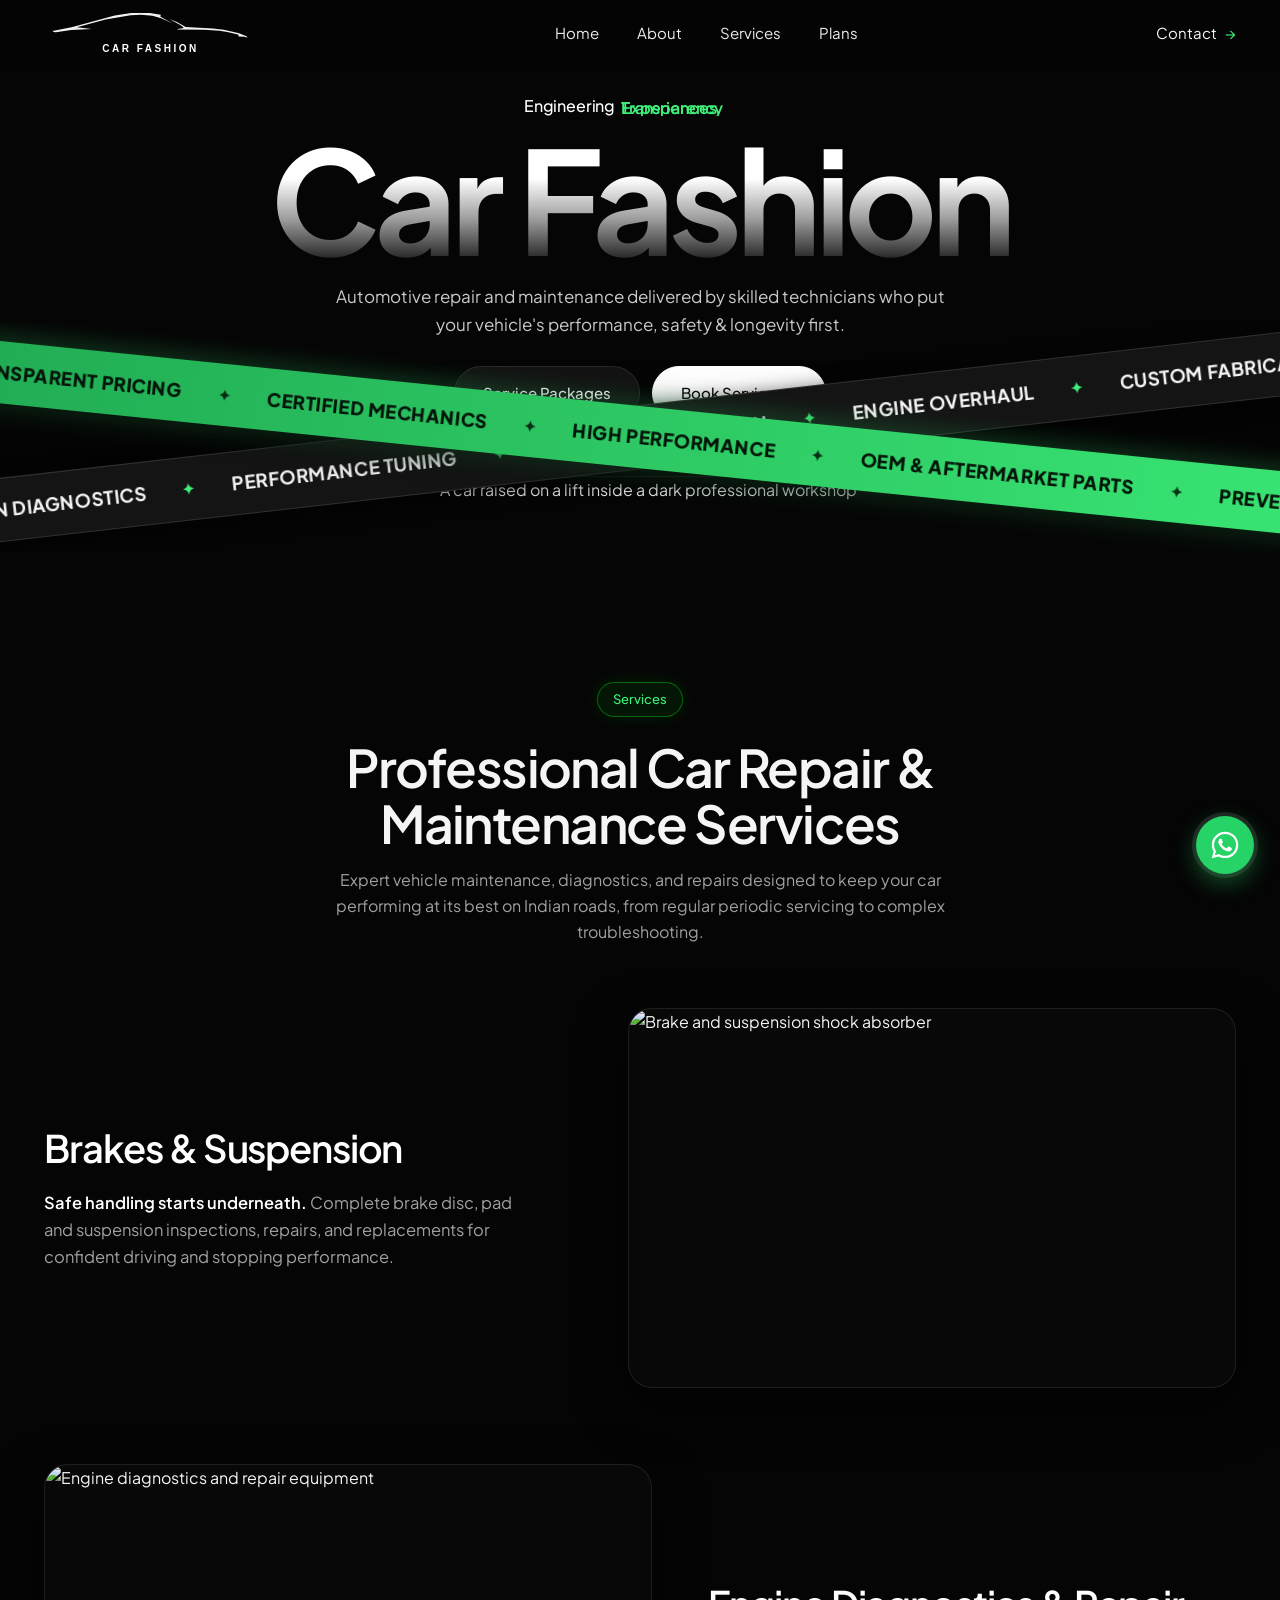
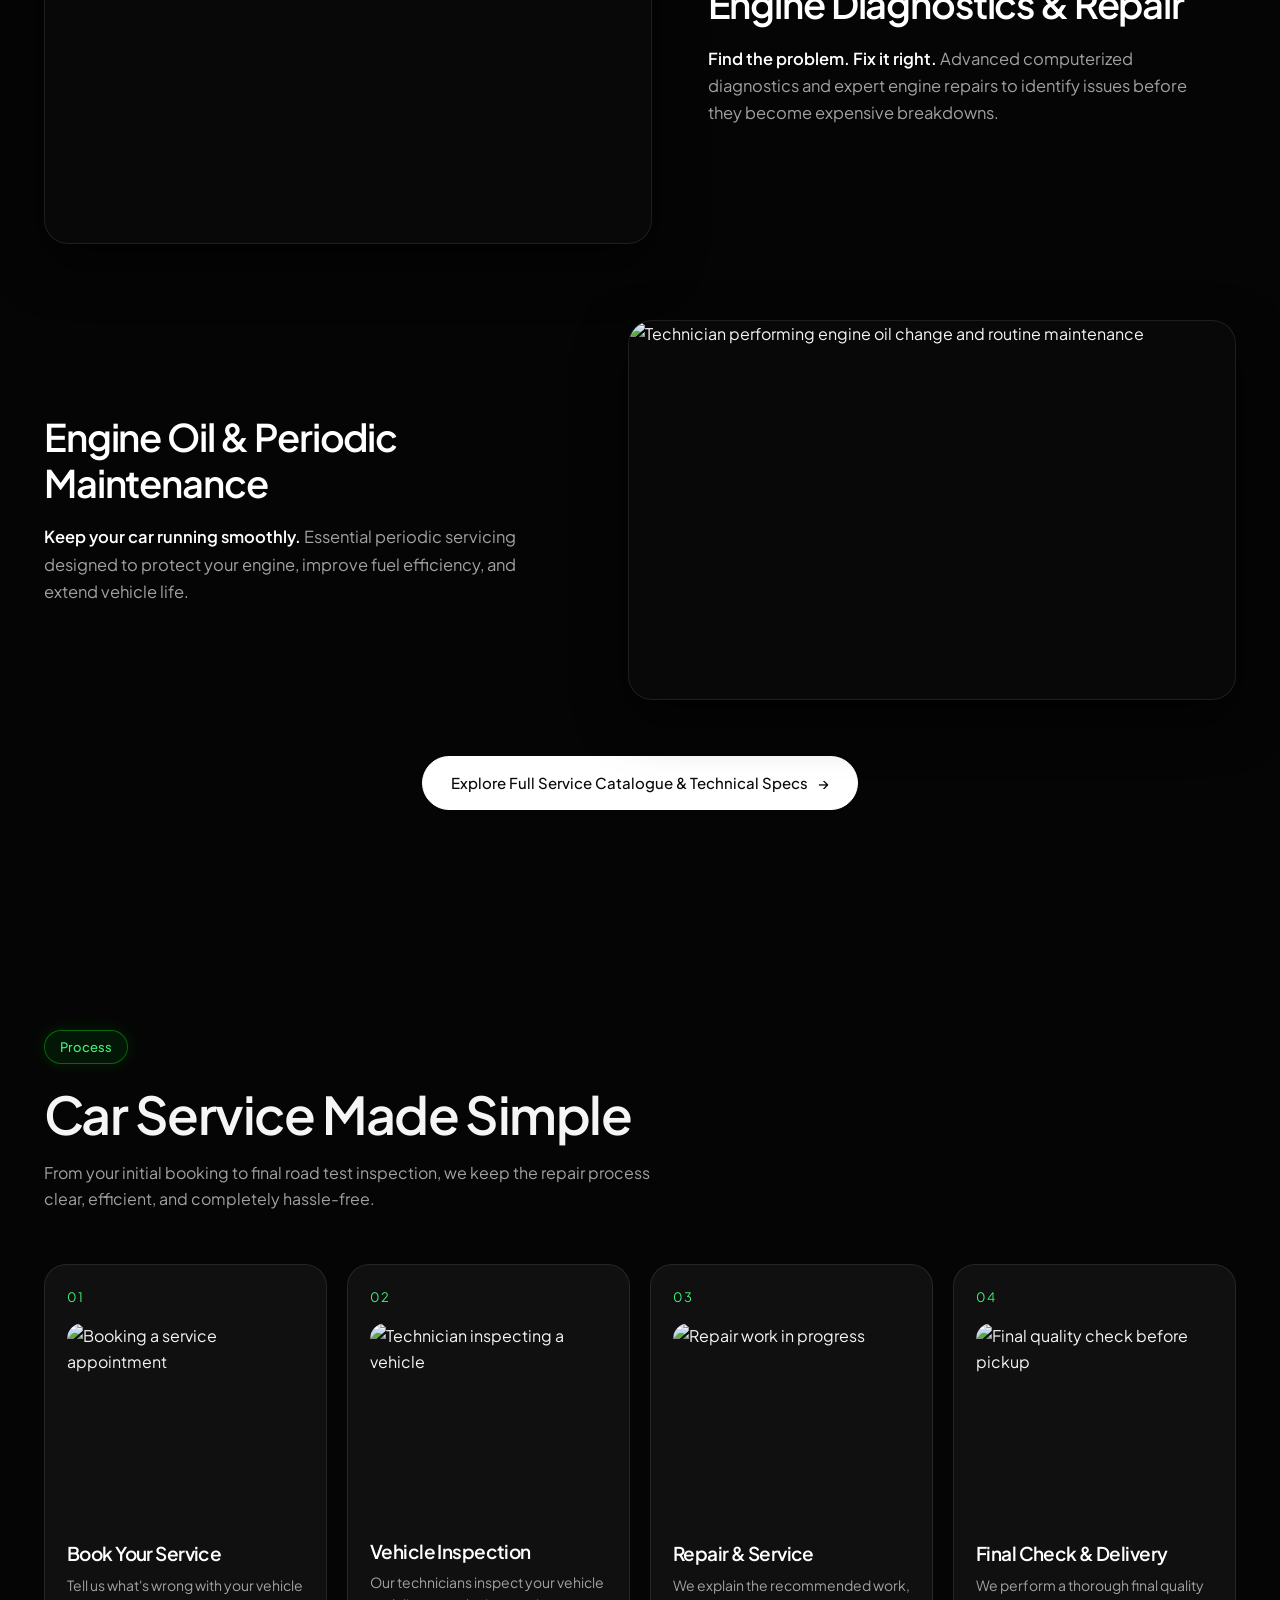
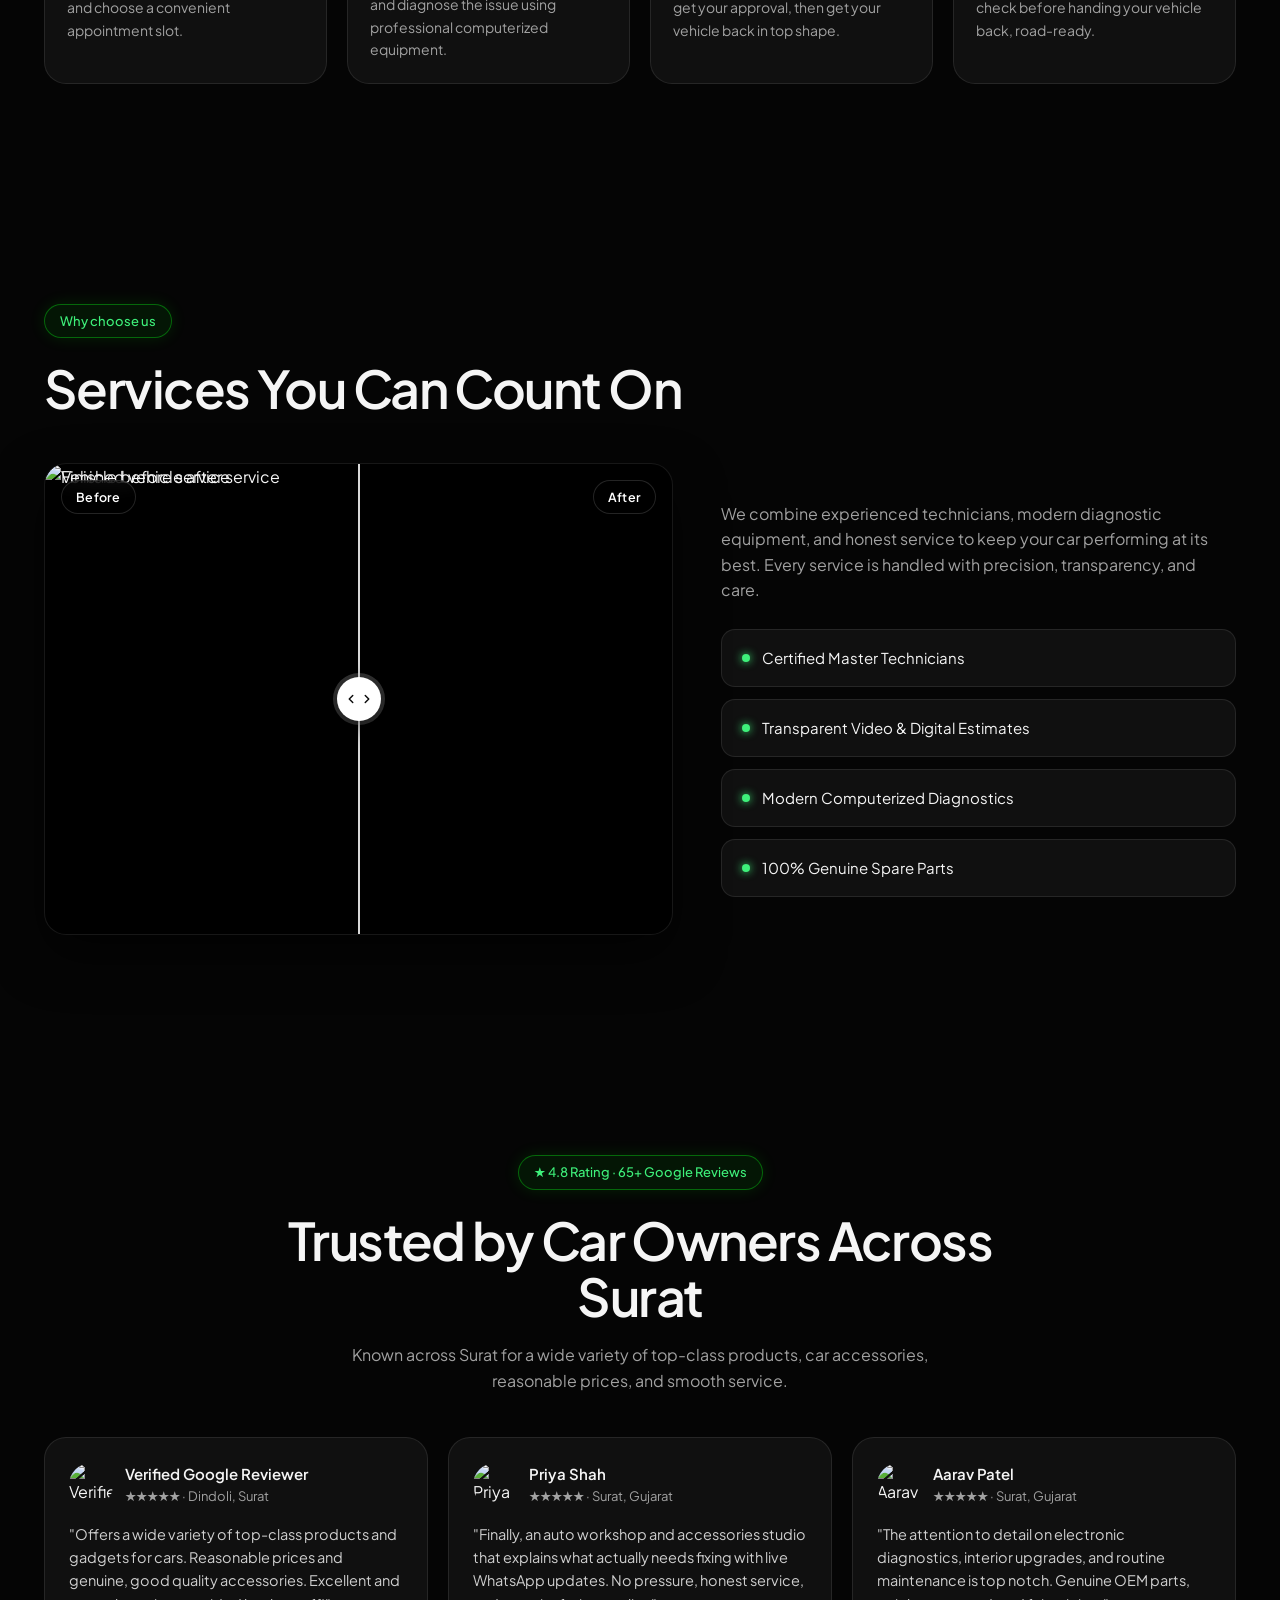
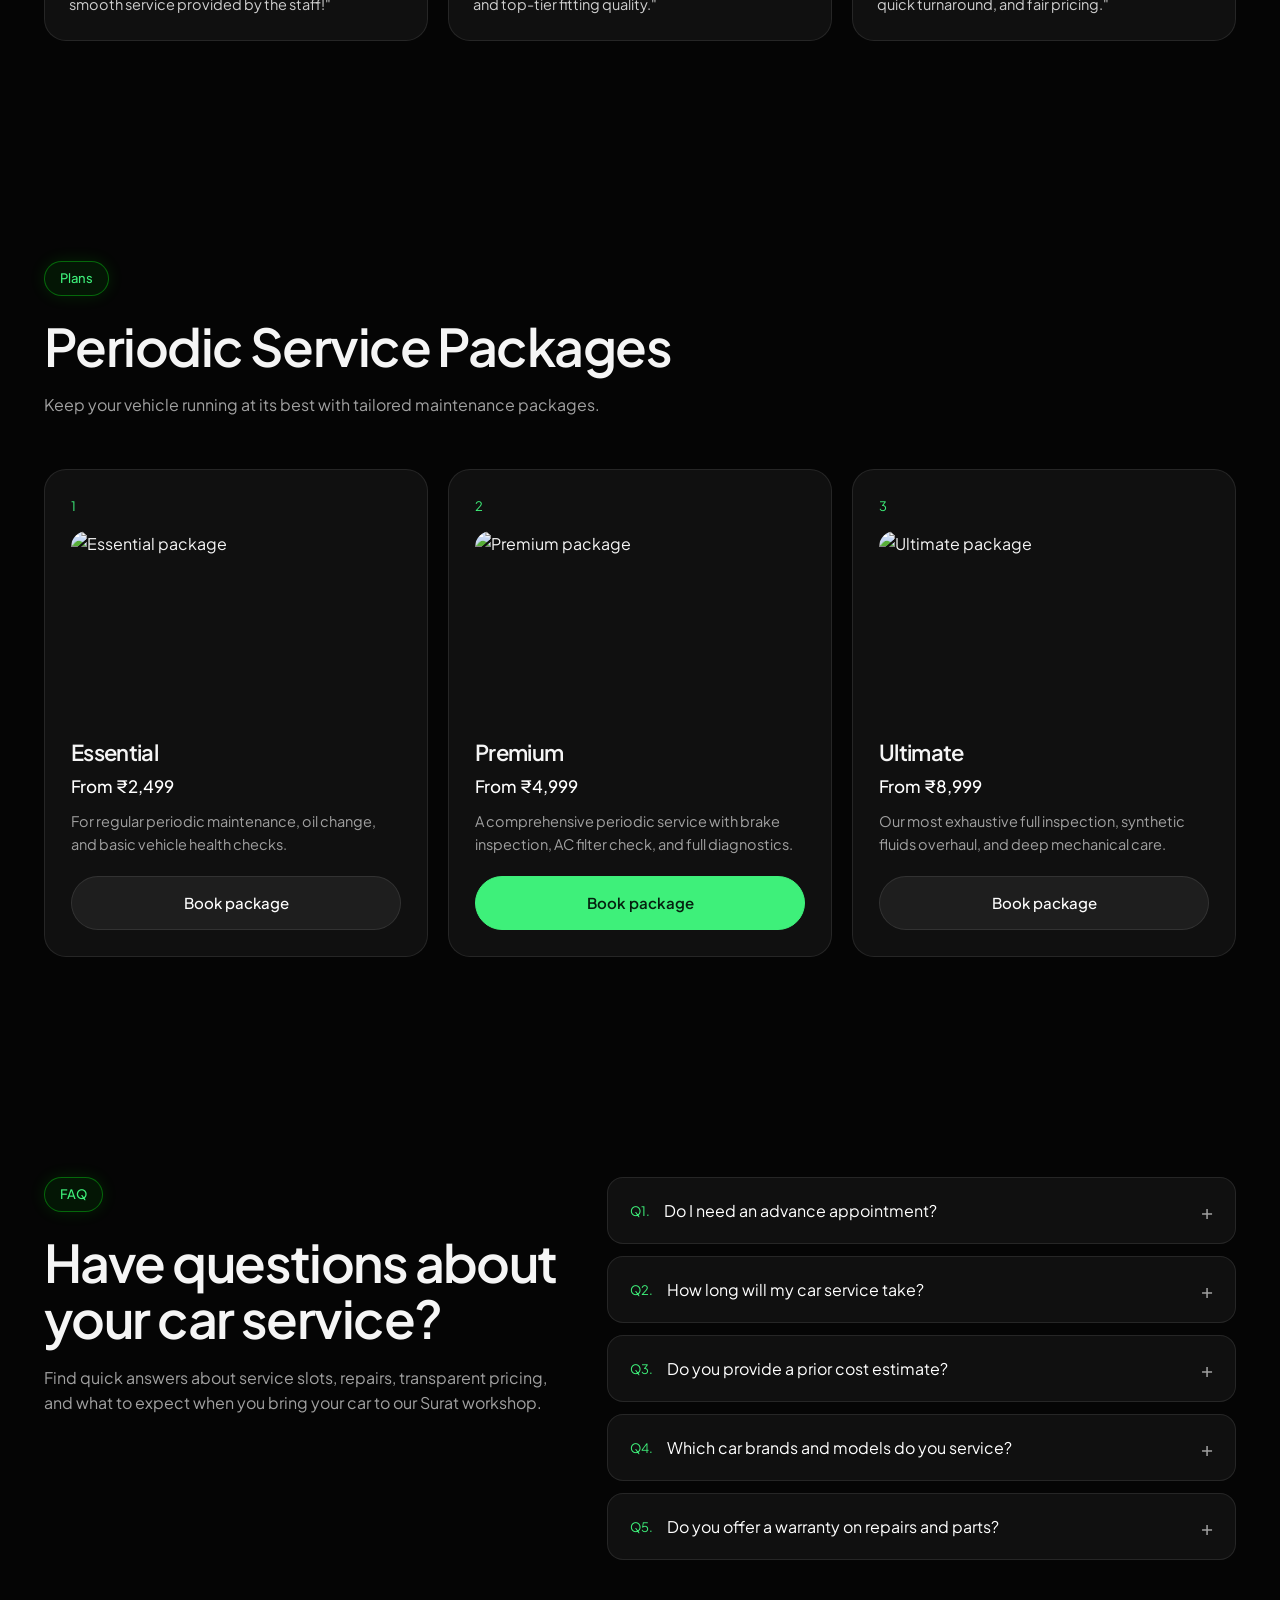
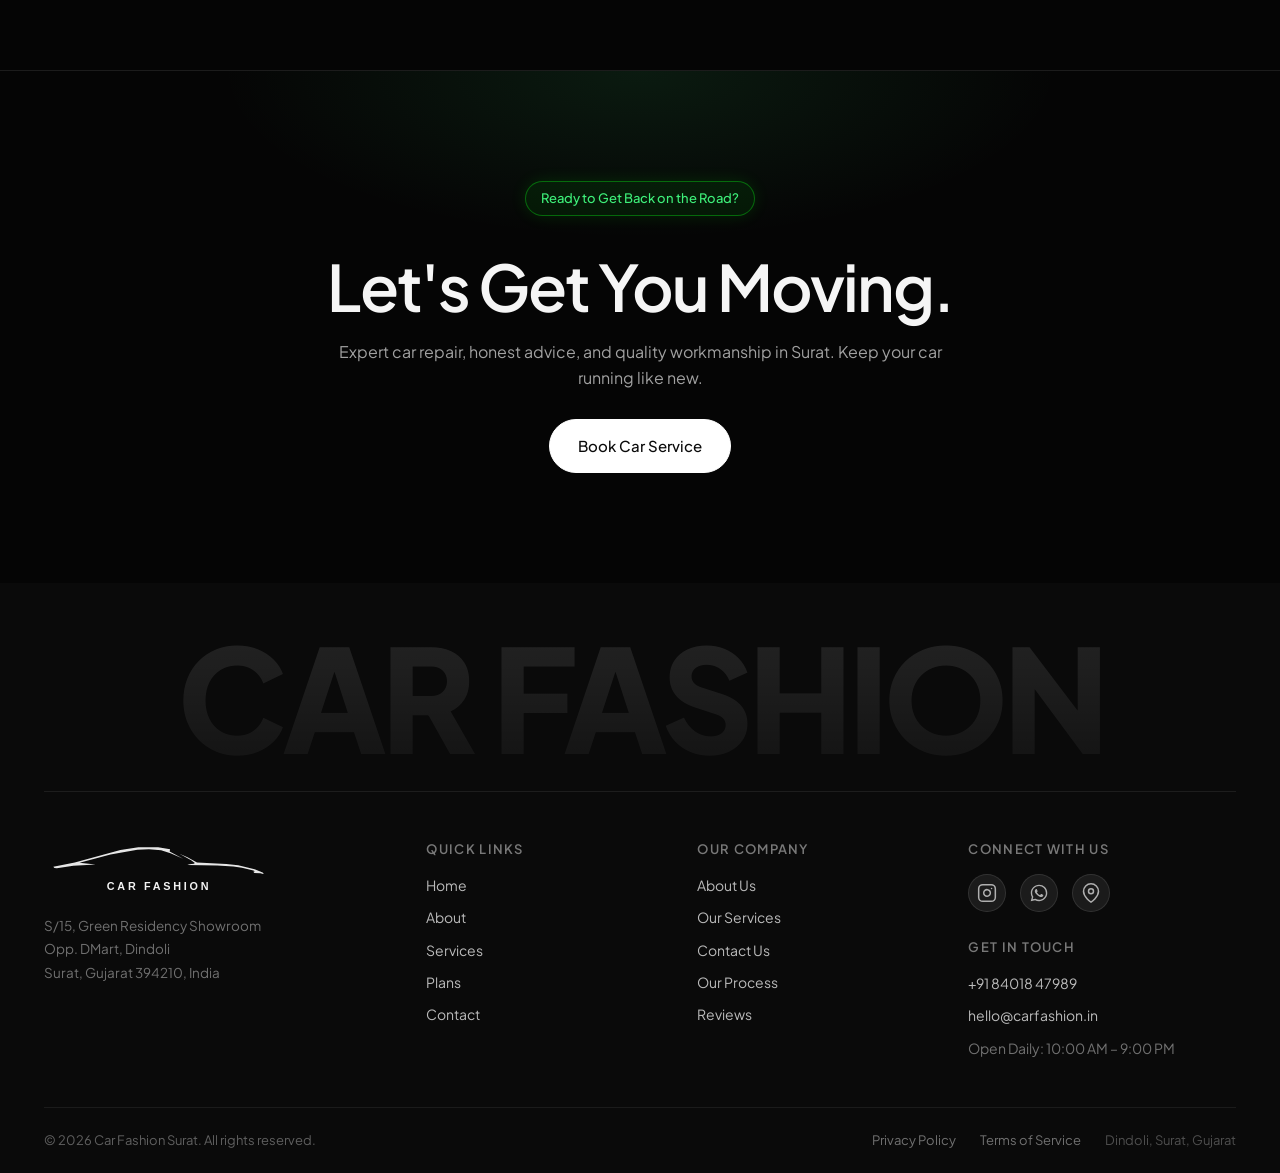
==== commit 376fdf4b: "feat: implement global site styles, assets, and core UI components for Car Fashion" ====
--- a/index.html
+++ b/index.html
@@ -3,20 +3,21 @@
   <head>
     <meta charset="utf-8" />
     <meta name="viewport" content="width=device-width, initial-scale=1" />
-    <title>Car Festion — Expert Car Repair &amp; Maintenance Workshop in Surat, Gujarat</title>
+    <title>Car Fashion — Expert Car Repair &amp; Maintenance Workshop in Surat, Gujarat</title>
     <meta
       name="description"
       content="Premium car repair, periodic maintenance, computerized diagnostics, and performance tuning by certified technicians in Surat, Gujarat."
     />
-    <meta property="og:title" content="Car Festion — Expert Car Repair &amp; Maintenance Workshop in Surat, Gujarat" />
+    <meta property="og:title" content="Car Fashion — Expert Car Repair &amp; Maintenance Workshop in Surat, Gujarat" />
     <meta
       property="og:description"
       content="Expert car maintenance, diagnostics, and repairs in Surat, from regular servicing to complete overhauls."
     />
     <meta property="og:type" content="website" />
     <meta name="twitter:card" content="summary_large_image" />
-    <link rel="canonical" href="https://carfestion.in/" />
-    <link rel="icon" href="/favicon.ico" />
+    <link rel="canonical" href="https://carfashion.in/" />
+    <link rel="icon" type="image/svg+xml" href="/assets/favicon.svg?v=2" />
+    <link rel="alternate icon" href="/assets/favicon.svg?v=2" />
     <link rel="preconnect" href="https://fonts.googleapis.com" />
     <link rel="preconnect" href="https://fonts.gstatic.com" crossorigin />
     <link
@@ -28,10 +29,10 @@
     {
       "@context": "https://schema.org",
       "@type": "AutoRepair",
-      "name": "Car Fashion · Car Festion Surat",
+      "name": "Car Fashion Surat",
       "image": "https://framerusercontent.com/images/cp8wzbWs5HqNHY3iHnBnAb8kUos.png",
-      "@id": "https://carfestion.in",
-      "url": "https://carfestion.in",
+      "@id": "https://carfashion.in",
+      "url": "https://carfashion.in",
       "telephone": "+918401847989",
       "priceRange": "₹₹",
       "address": {
@@ -78,7 +79,7 @@
         <a class="brand" href="/">
           <img
             src="/assets/logo.svg"
-            alt="Car Festion logo"
+            alt="Car Fashion logo"
           />
         </a>
         <nav class="nav-links">
@@ -111,7 +112,7 @@
               <span class="rotator-item">Maintainance</span>
             </span>
           </p>
-          <h1 class="hero-title" id="heroTitle">Car Festion</h1>
+          <h1 class="hero-title" id="heroTitle">Car Fashion</h1>
           <p class="lead hero-lead">
             Automotive repair and maintenance delivered by skilled technicians who put your vehicle's
             performance, safety &amp; longevity first.
@@ -675,7 +676,7 @@
 
     <footer class="footer">
       <!-- Giant faint watermark brand text -->
-      <div class="footer-watermark" aria-hidden="true">Car Festion</div>
+      <div class="footer-watermark" aria-hidden="true">Car Fashion</div>
 
       <div class="container">
         <!-- Main footer grid: logo col + 3 nav col groups -->
@@ -687,7 +688,7 @@
               <img
                 class="footer-logo"
                 src="/assets/logo.svg"
-                alt="Car Festion"
+                alt="Car Fashion"
               />
             </a>
             <address class="footer-address">
@@ -746,7 +747,7 @@
             <h4 style="margin-top: 28px;">Get in Touch</h4>
             <ul>
               <li><a href="tel:+918401847989">+91 84018 47989</a></li>
-              <li><a href="mailto:hello@carfestion.in">hello@carfestion.in</a></li>
+              <li><a href="mailto:hello@carfashion.in">hello@carfashion.in</a></li>
               <li>Open Daily: 10:00 AM – 9:00 PM</li>
             </ul>
           </div>
@@ -755,7 +756,7 @@
 
         <!-- Bottom bar: copyright left + links right -->
         <div class="footer-bottom">
-          <span>&copy; 2026 Car Fashion (Car Festion Surat). All rights reserved.</span>
+          <span>&copy; 2026 Car Fashion Surat. All rights reserved.</span>
           <div class="footer-bottom-links">
             <a href="#privacy">Privacy Policy</a>
             <a href="#terms">Terms of Service</a>
--- a/assets/styles.css
+++ b/assets/styles.css
@@ -1,4 +1,4 @@
-/* Car Festion — stylesheet */
+/* Car Fashion — stylesheet */
 
 :root {
   --bg: #050505;
@@ -1626,20 +1626,21 @@
   display: block;
   width: 100%;
   text-align: center;
-  font-size: clamp(72px, 14vw, 200px);
+  font-size: clamp(32px, 11.2vw, 190px);
   font-weight: 800;
-  letter-spacing: -0.03em;
+  letter-spacing: -0.04em;
   line-height: 0.88;
   text-transform: uppercase;
   pointer-events: none;
   user-select: none;
-  padding: clamp(30px, 5vw, 60px) 0 clamp(20px, 3vw, 44px);
+  padding: clamp(24px, 4vw, 50px) 12px clamp(16px, 2.5vw, 36px);
   background: linear-gradient(180deg, rgba(255,255,255,0.12) 0%, rgba(255,255,255,0.03) 100%);
   -webkit-background-clip: text;
   background-clip: text;
   color: transparent;
   overflow: hidden;
   white-space: nowrap;
+  box-sizing: border-box;
 }
 
 .footer .container {
@@ -2009,6 +2010,12 @@
   .service-table td {
     padding: 14px 16px;
     font-size: 13.5px;
+  }
+
+  .footer-watermark {
+    font-size: clamp(26px, 10.5vw, 42px);
+    letter-spacing: -0.04em;
+    padding: 20px 8px 12px;
   }
 }
 
